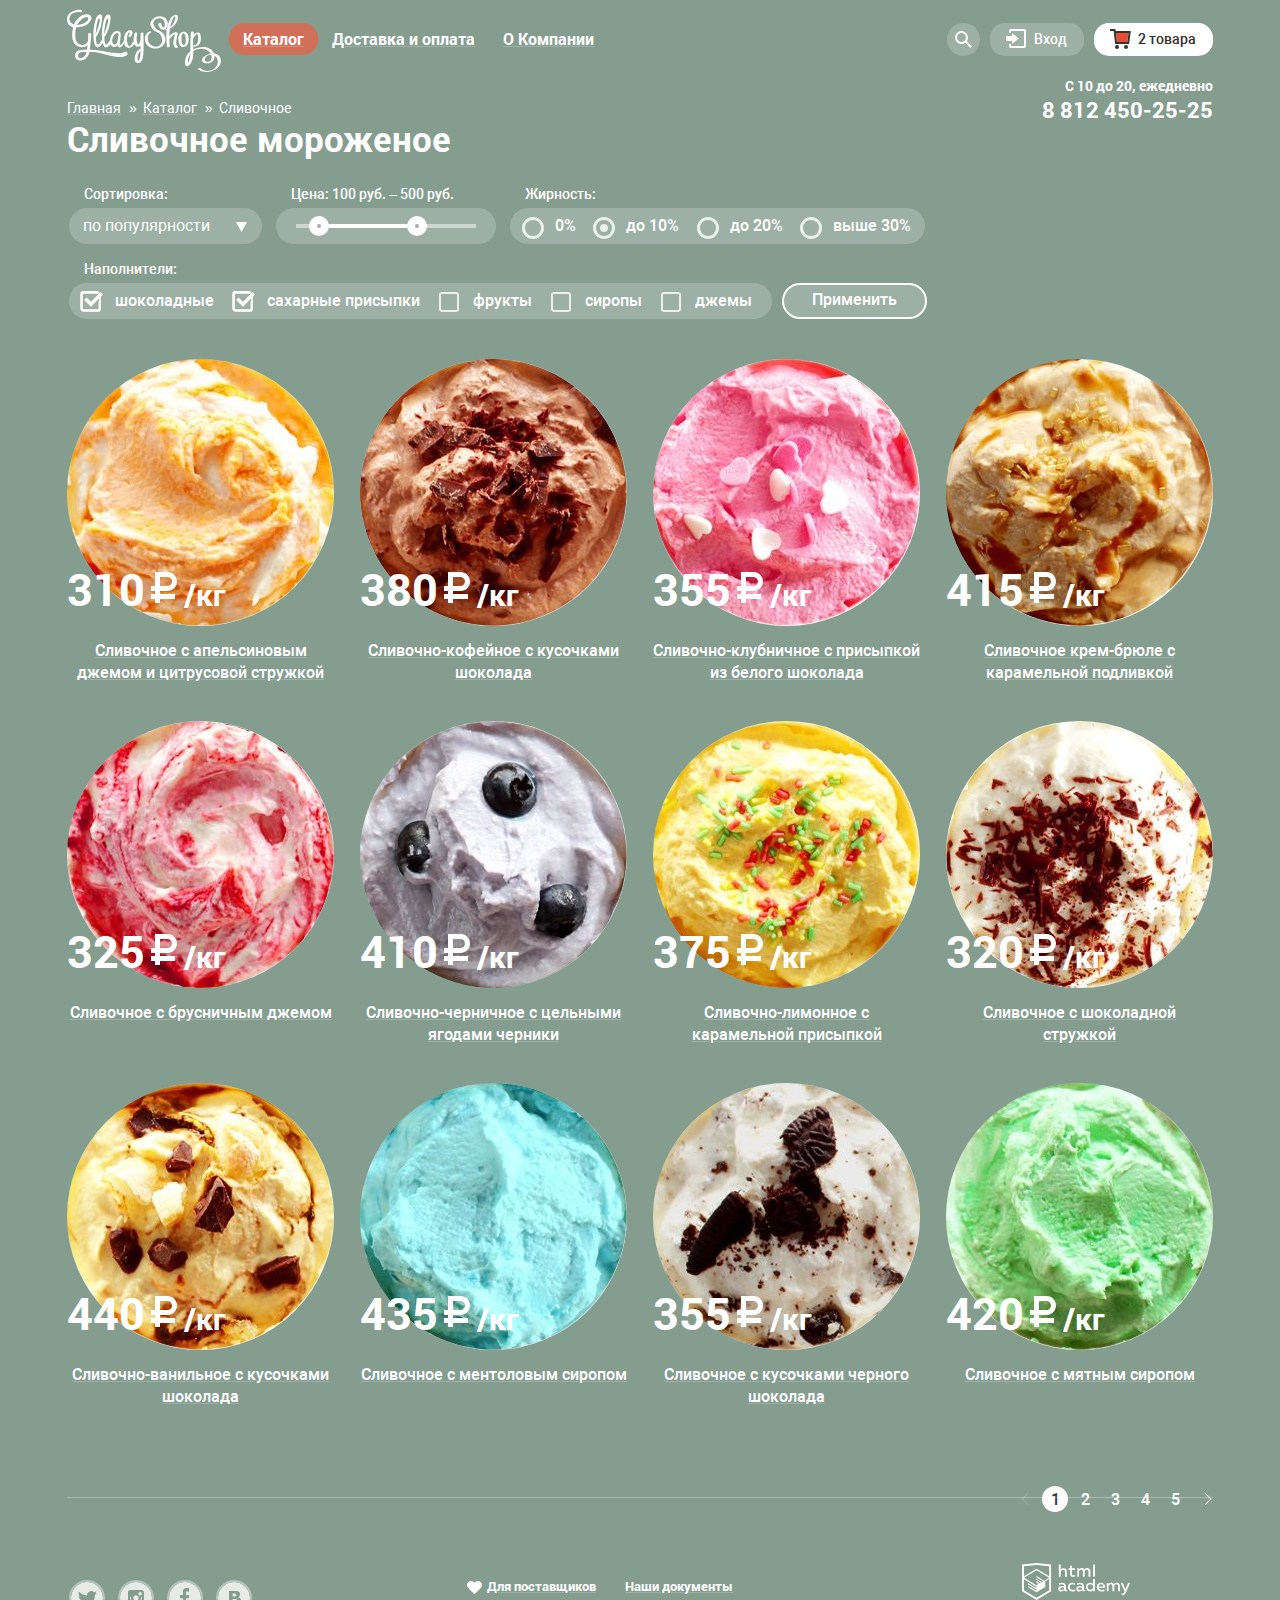
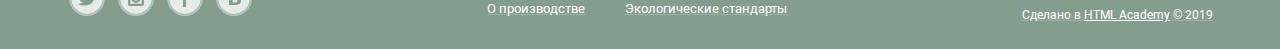
==== catalog.html @ 130db7d4 "правки" ====
<!DOCTYPE html>
<html lang="ru">

<head>
  <meta charset="UTF-8">
  <meta name="viewport" content="width=device-width, initial-scale=1.0">
  <meta http-equiv="X-UA-Compatible" content="ie=edge">
  <link rel="stylesheet" href="css/normalize.css">
  <link rel="stylesheet" href="css/style.css">
  <title>Глейси Каталог продукции</title>
</head>

<body>
  <!-- Header-->
  <header class="main-header container">
    <nav class="main-menu">
      <a href="index.html">
        <img src="img/logo.svg" class="main-header-logo" alt="Логотип Gllacy Shop">
      </a>
      <div class="menu-wrapper">
        <ul class="menu-list">
          <li class="menu-item catalog-menu">
            <a href="#" class="menu-link active-page">Каталог</a>
            <ul class="submenu-list">
              <li class="submenu-item submenu-item-new">
                <a href="#" class="submenu-link new">Новинки</a>
              </li>
              <li class="submenu-item">
                <a href="catalog.html" class="submenu-link active-page">Сливочное</a>
              </li>
              <li class="submenu-item">
                <a href="#" class="submenu-link">Фруктовый лед</a></li>
              <li class="submenu-item">
                <a href="#" class="submenu-link">Мелорин</a>
              </li>
              <li class="submenu-item">
                <a href="#" class="submenu-link">Щербеты</a>
              </li>
            </ul>
          </li>
          <li class="menu-item">
            <a href="#" class="menu-link">Доставка и оплата</a>
          </li>
          <li class="menu-item">
            <a href="#" class="menu-link">О Компании</a>
          </li>
        </ul>
        <ul class="user-menu-list">
          <li class="user-menu-item user-menu-item-search">

            <!-- Search pop-up -->

            <section class="search-modal">
              <form class="search-form">
                <label for="search" class="visually-hidden">Поиск</label>
                <input class="search-field" type="search" name="search" id="search" placeholder="Крем-брюле">
              </form>
            </section>

            <!-- Search pop-up -->

            <a href="#" class="user-menu-link user-menu-link-search">
              <svg xmlns="http://www.w3.org/2000/svg" xmlns:xlink="http://www.w3.org/1999/xlink" width="17" height="17"
                viewBox="0 0 17 17">
                <path class="user-menu-icon" fill="#fff"
                  d="M16.958 15.527L11.75 10.32A6.455 6.455 0 0 0 13 6.5 6.5 6.5 0 1 0 6.5 13a6.465 6.465 0 0 0 3.839-1.263l5.205 5.204 1.414-1.414zM6.5 11C4.019 11 2 8.981 2 6.5S4.019 2 6.5 2 11 4.019 11 6.5 8.981 11 6.5 11z" />
              </svg>
            </a>
          </li>
          <li class="user-menu-item user-menu-item-login">

            <!-- User login pop-up -->
            <section class="login-modal">
              <form action="#" method="post" class="login">
                <label for="user-name" class="visually-hidden">Имя пользователя</label>
                <label for="user-pass" class="visually-hidden"> Пароль пользователя</label>
                <input class="user-login-field" type="email" name="user-name" id="user-name"
                  placeholder="email@example.com" required>
                <input class="user-password-field" type="password" name="user-pass" id="user-pass"
                  placeholder="••••••••" required>
                <button type="submit" class="button button-orange button-login-form">Войти</button>
              </form>
              <ul class="login-list">
                <li class="login-item">
                  <a href="#" class="login-link">Забыли пароль?</a>
                </li>
                <li class="login-item">
                  <a href="#" class="login-link">Новая регистрация</a>
                </li>
              </ul>
            </section>
            <!-- User login pop-up -->

            <a href="#" class="user-menu-link user-menu-link-login">
              <svg class="user-menu-icon" xmlns="http://www.w3.org/2000/svg" xmlns:xlink="http://www.w3.org/1999/xlink"
                width="21" height="19" viewBox="0 0 21 19">
                <g class="user-menu-icon" fill="#fff">
                  <path d="M6 14.875L12.917 9.5 6 4.125v2.917H-.042v4.917H6z" />
                  <path
                    d="M18 0H5C3.9 0 3 .9 3 2v2h2V2h13v15H5v-2H3v2c0 1.1.9 2 2 2h13c1.1 0 2-.9 2-2V2c0-1.1-.9-2-2-2z" />
                </g>
              </svg>
              Вход
            </a>
          </li>
          <li class="user-menu-item user-menu-item-cart">

            <!-- User cart -->
            <section class="cart-modal">
              <table class="user-cart">
                <tr class="user-cart-item">
                  <td class="column-1 cell">
                    <a class="close-modal delete"></a>
                  <td class="column-2 cell">
                    <img class="cart-image" src="img/creamy-with-orange-jam-and-citrus-shavings-small.jpg"
                      alt="Пломбир с апельсиновым джемом">
                  </td>
                  <td class="column-3 cell">
                    Пломбир с апельсиновым джемом
                  </td>
                  <td class="column-4 cell">
                    1,5 кг &times; <span class="cost-in-cart">200 руб.</span>
                  </td>
                  <td class="column-5 cell">300 руб.</td>
                </tr>
                <tr class="user-cart-item">
                  <td class="column-1 cell">
                    <a class="close-modal delete"></a>
                  </td>
                  <td class="column-2 cell">
                    <img class="cart-image" src="img/creamy-strawberry-with-white-chocolate-powder-small.jpg"
                      alt="Клубничный пломбир с присыпкой из белого шоколада">
                  </td>
                  <td class="column-3 cell">
                    Клубничный пломбир с присыпкой из белого шоколада
                  </td>
                  <td class="column-4 cell">
                    1,5 кг &times; <span class="cost-in-cart">300 руб.</span>
                  </td>
                  <td class="column-5 cell">
                    450 руб.
                  </td>
                </tr>
              </table>
              <strong class="total-cost">Итого: 750 руб.</strong>
              <button type="submit" class="button button-orange button-cart">Оформить заказ</button>
            </section>
            <!-- User cart -->

            <a href="#" class="user-menu-link full-cart">
              <svg class="user-menu-icon" xmlns="http://www.w3.org/2000/svg" width="21" height="20" viewBox="0 0 21 20">
                <path fill="#E84D37" d="M5.888 4.031L6.922 13h10.45l1.176-8.969z" />
                <circle fill="#343434" cx="6.984" cy="18" r="2" />
                <circle fill="#343434" cx="15.984" cy="18" r="2" />
                <path fill="#343434"
                  d="M5.657 2.031L5.422 0H0v2h3.64l1.5 13h13.988l1.699-12.969H5.657zM17.372 13H6.922L5.888 4.031h12.66L17.372 13z" />
              </svg>
              2 товара
            </a>
          </li>
        </ul>


      </div>
    </nav>
    <section class="contacts-container">
      <p class="work-time">С 10 до 20, ежедневно</p>
      <p class="header-phone"><a href="tel:88124502525">8 812 450-25-25</a></p>
    </section>

    <!-- Breadcrumbs -->
    <section class="breadcrumbs container">
      <ul class="breadcrumbs-list">
        <li class="breadcrumbs-item">
          <a href="index.html" class="breadcrumbs-link">Главная</a>
        </li>
        <li class="breadcrumbs-item">
          <a href="#" class="breadcrumbs-link">Каталог</a>
        </li>
        <li class="breadcrumbs-item">
          <a href="#" class="breadcrumbs-link">Сливочное</a>
        </li>
      </ul>
    </section>
    <!-- Breadcrumbs -->

  </header>
  <!-- Header-->

  <h1 class="catalog-title container">Сливочное мороженое</h1>

  <!-- Filters -->
  <article class="filters container">
    <form class="filters-form" action="#" method="post">

      <fieldset class="sort-filter">
        <legend class="filters-name">
          Сортировка:
        </legend>
        <div class="filter-wrapper sort-wrapper">
          <select name="popular" id="popular" class="sort-filter-select">
            <option selected value="popular">по популярности</option>
            <option value="low-cost">сначала недорогие</option>
            <option value="high-cost">сначала дорогие</option>
            <option value="fat-content">по жирности</option>
          </select>
          <svg class="select-down" xmlns="http://www.w3.org/2000/svg" width="11" height="10" viewBox="0 0 11 10">
            <path class="select-down-black" fill="#ffffff" d="M5.5 10L0 0h11" /></svg>
        </div>
      </fieldset>

      <fieldset class="cost-filter">
        <legend class="filters-name">
          Цена: 100 руб. – 500 руб.
        </legend>
        <div class="filter-wrapper cost-wrapper">
          <div class="range-controls">
            <div class="scale">
              <div class="bar"></div>
            </div>
            <div class="range-toggle range-toggle-min"></div>
            <div class="range-toggle range-toggle-max"></div>
          </div>
        </div>
      </fieldset>

      <fieldset class="fat-content" id="fat-content">
        <legend class="filters-name">
          Жирность:
        </legend>
        <div class="filter-wrapper fat-wrapper">
          <label for="0%" class="filters-radio">
            <input type="radio" name="fat-content" id="0%" value="0%" class="visually-hidden">
            <span class="radio-indicator"></span>
            0%
          </label>
          <label for="less-10%" class="filters-radio">
            <input type="radio" name="fat-content" id="less-10%" value="less-10%" class="visually-hidden" checked>
            <span class="radio-indicator"></span>
            до 10%
          </label>
          <label for="less-30%" class="filters-radio">
            <input type="radio" name="fat-content" id="less-30%" value="less-30%" class="visually-hidden">
            <span class="radio-indicator"></span>
            до 20%
          </label>
          <label for="more-30%" class="filters-radio">
            <input type="radio" name="fat-content" id="more-30%" value="more-30%" class="visually-hidden">
            <span class="radio-indicator"></span>
            выше 30%
          </label>
        </div>
      </fieldset>

      <fieldset class="fillers">
        <legend class="filters-name">
          Наполнители:
        </legend>
        <div class="filter-wrapper fillers-wrapper">
          <label for="chocolate" class="filters-checkbox">
            <input type="checkbox" name="chocolate" id="chocolate" class="visually-hidden" checked>
            <span class="checkbox-indicator"></span>
            шоколадные
          </label>
          <label for="sugar" class="filters-checkbox">
            <input type="checkbox" name="sugar" id="sugar" class="visually-hidden" checked>
            <span class="checkbox-indicator"></span>
            сахарные присыпки
          </label>
          <label for="fruits" class="filters-checkbox">
            <input type="checkbox" name="fuits" id="fruits" class="visually-hidden">
            <span class="checkbox-indicator"></span>
            фрукты
          </label>
          <label for="syrup" class="filters-checkbox">
            <input type="checkbox" name="syrup" id="syrup" class="visually-hidden">
            <span class="checkbox-indicator"></span>
            сиропы
          </label>
          <label for="jam" class="filters-checkbox">
            <input type="checkbox" name="jam" id="jam" class="visually-hidden">
            <span class="checkbox-indicator"></span>
            джемы
          </label>
        </div>
      </fieldset>

      <button type="submit" class="button button-filters">Применить</button>
    </form>
  </article>
  <!-- Filters -->

  <!-- Catalog items -->
  <section class="catalog container">
    <ul class="catalog-list">
      <li class="catalog-item">
        <a href="#" class="catalog-item-link">
          <div class="catalog-item-wrapper">
            <img src="img/creamy-with-orange-jam-and-citrus-shavings.jpg" class="catalog-item-image"
              alt="Сливочное с апельсиновым джемом и цитрусовой стружкой" width="267" height="267">
            <p class="cost-container">
              <span class="cost">310</span>
              <svg xmlns="http://www.w3.org/2000/svg" width="31" height="36" viewBox="0 0 31 36">
                <path fill="#FFF"
                  d="M11 21h7.451c5.247 0 9.5-4.253 9.5-9.5S23.698 2 18.451 2H6v14H2v5h4v3H2v5h4v4h5v-4h15v-5H11v-3zm0-14h7.451v-.03a4.53 4.53 0 0 1 0 9.06V16H11V7z" />
              </svg>
              <span class="weight">/кг</span>
            </p>
          </div>
          <p class="item-description">
            Сливочное с апельсиновым джемом и цитрусовой стружкой
          </p>
        </a>
        <button class="button button-orange button-catalog" type="button">Быстрый просмотр</button>
      </li>
      <li class="catalog-item">
        <a href="#" class="catalog-item-link">
          <div class="catalog-item-wrapper">
            <img src="img/creamy-coffee-with-pieces-of-chocolate.jpg" alt="Сливочно-кофейное с кусочками шоколада"
              class="catalog-item-image" width="267" height="267">
            <p class="cost-container">
              <span class="cost">380</span>
              <svg xmlns="http://www.w3.org/2000/svg" width="31" height="36" viewBox="0 0 31 36">
                <path fill="#FFF"
                  d="M11 21h7.451c5.247 0 9.5-4.253 9.5-9.5S23.698 2 18.451 2H6v14H2v5h4v3H2v5h4v4h5v-4h15v-5H11v-3zm0-14h7.451v-.03a4.53 4.53 0 0 1 0 9.06V16H11V7z" />
              </svg>
              <span class="weight">/кг</span>
            </p>
          </div>
          <p class="item-description">
            Сливочно-кофейное с кусочками шоколада
          </p>
        </a>
        <button class="button button-orange button-catalog" type="button">Быстрый просмотр</button>
      </li>
      <li class="catalog-item">
        <a href="#" class="catalog-item-link">
          <div class="catalog-item-wrapper">
            <img src="img/creamy-strawberry-with-white-chocolate-powder.jpg" class="catalog-item-image"
              alt="Сливочно-клубничное с присыпкой из белого шоколада" width="267" height="267">
            <p class="cost-container">
              <span class="cost">355</span>
              <svg xmlns="http://www.w3.org/2000/svg" width="31" height="36" viewBox="0 0 31 36">
                <path fill="#FFF"
                  d="M11 21h7.451c5.247 0 9.5-4.253 9.5-9.5S23.698 2 18.451 2H6v14H2v5h4v3H2v5h4v4h5v-4h15v-5H11v-3zm0-14h7.451v-.03a4.53 4.53 0 0 1 0 9.06V16H11V7z" />
              </svg>
              <span class="weight">/кг</span>
            </p>
          </div>
          <p class="item-description">
            Сливочно-клубничное с присыпкой из белого шоколада
          </p>
        </a>
        <button class="button button-orange button-catalog" type="button">Быстрый просмотр</button>
      </li>
      <li class="catalog-item">
        <div class="catalog-item-container">
          <a href="#" class="catalog-item-link">
            <div class="catalog-item-wrapper">
              <img src="img/creme-brulee-cream-with-caramel-sauce.jpg"
                alt="Сливочное крем-брюле с карамельной подливкой" class="catalog-item-image" width="267" height="267">
              <p class="cost-container">
                <span class="cost">415</span>
                <svg xmlns="http://www.w3.org/2000/svg" width="31" height="36" viewBox="0 0 31 36">
                  <path fill="#FFF"
                    d="M11 21h7.451c5.247 0 9.5-4.253 9.5-9.5S23.698 2 18.451 2H6v14H2v5h4v3H2v5h4v4h5v-4h15v-5H11v-3zm0-14h7.451v-.03a4.53 4.53 0 0 1 0 9.06V16H11V7z" />
                </svg>
                <span class="weight">/кг</span>
              </p>
            </div>
            <p class="item-description">
              Сливочное крем-брюле с карамельной подливкой
            </p>
          </a>
        </div>
        <button class="button button-orange button-catalog" type="button">Быстрый просмотр</button>
      </li>
      <li class="catalog-item">
        <a href="#" class="catalog-item-link">
          <div class="catalog-item-wrapper">
            <img src="img/creamy-with-lingonberry-jam.jpg" alt="Сливочное с брусничным джемом"
              class="catalog-item-image" width="267" height="267">
            <p class="cost-container">
              <span class="cost">325</span>
              <svg xmlns="http://www.w3.org/2000/svg" width="31" height="36" viewBox="0 0 31 36">
                <path fill="#FFF"
                  d="M11 21h7.451c5.247 0 9.5-4.253 9.5-9.5S23.698 2 18.451 2H6v14H2v5h4v3H2v5h4v4h5v-4h15v-5H11v-3zm0-14h7.451v-.03a4.53 4.53 0 0 1 0 9.06V16H11V7z" />
              </svg>
              <span class="weight">/кг</span>
            </p>
          </div>
          <p class="item-description">
            Сливочное с брусничным джемом
          </p>
        </a>
        <button class="button button-orange button-catalog" type="button">Быстрый просмотр</button>
      </li>
      <li class="catalog-item">
        <a href="#" class="catalog-item-link">
          <div class="catalog-item-wrapper">
            <img src="img/creamy-blueberry-with-whole-blueberries.jpg"
              alt="Сливочно-черничное с цельными ягодами черники" class="catalog-item-image" width="267" height="267">
            <p class="cost-container">
              <span class="cost">410</span>
              <svg xmlns="http://www.w3.org/2000/svg" width="31" height="36" viewBox="0 0 31 36">
                <path fill="#FFF"
                  d="M11 21h7.451c5.247 0 9.5-4.253 9.5-9.5S23.698 2 18.451 2H6v14H2v5h4v3H2v5h4v4h5v-4h15v-5H11v-3zm0-14h7.451v-.03a4.53 4.53 0 0 1 0 9.06V16H11V7z" />
              </svg>
              <span class="weight">/кг</span>
            </p>
          </div>
          <p class="item-description">
            Сливочно-черничное с цельными ягодами черники
          </p>
        </a>
        <button class="button button-orange button-catalog" type="button">Быстрый просмотр</button>
      </li>
      <li class="catalog-item">
        <a href="#" class="catalog-item-link">
          <div class="catalog-item-wrapper">
            <img src="img/creamy-lemon-with-caramel-powder.jpg" alt="Сливочно-лимонное с карамельной присыпкой"
              class="catalog-item-image" width="267" height="267">
            <p class="cost-container">
              <span class="cost">375</span>
              <svg xmlns="http://www.w3.org/2000/svg" width="31" height="36" viewBox="0 0 31 36">
                <path fill="#FFF"
                  d="M11 21h7.451c5.247 0 9.5-4.253 9.5-9.5S23.698 2 18.451 2H6v14H2v5h4v3H2v5h4v4h5v-4h15v-5H11v-3zm0-14h7.451v-.03a4.53 4.53 0 0 1 0 9.06V16H11V7z" />
              </svg>
              <span class="weight">/кг</span>
            </p>
          </div>
          <p class="item-description">
            Сливочно-лимонное с карамельной присыпкой
          </p>
        </a>
        <button class="button button-orange button-catalog" type="button">Быстрый просмотр</button>
      </li>
      <li class="catalog-item">
        <a href="#" class="catalog-item-link">
          <div class="catalog-item-wrapper">
            <img src="img/creamy-with-chocolate-chips.jpg" alt="Сливочное с шоколадной стружкой"
              class="catalog-item-image" width="267" height="267">
            <p class="cost-container">
              <span class="cost">320</span>
              <svg xmlns="http://www.w3.org/2000/svg" width="31" height="36" viewBox="0 0 31 36">
                <path fill="#FFF"
                  d="M11 21h7.451c5.247 0 9.5-4.253 9.5-9.5S23.698 2 18.451 2H6v14H2v5h4v3H2v5h4v4h5v-4h15v-5H11v-3zm0-14h7.451v-.03a4.53 4.53 0 0 1 0 9.06V16H11V7z" />
              </svg>
              <span class="weight">/кг</span>
            </p>
          </div>
          <p class="item-description">
            Сливочное с шоколадной стружкой
          </p>
        </a>
        <button class="button button-orange button-catalog" type="button">Быстрый просмотр</button>
      </li>
      <li class="catalog-item">
        <a href="#" class="catalog-item-link">
          <div class="catalog-item-wrapper">
            <img src="img/vreamy-vanilla-with-pieces-of-chocolate.jpg" alt="Сливочно-ванильное с кусочками шоколада"
              class="catalog-item-image" width="267" height="267">
            <p class="cost-container">
              <span class="cost">440</span>
              <svg xmlns="http://www.w3.org/2000/svg" width="31" height="36" viewBox="0 0 31 36">
                <path fill="#FFF"
                  d="M11 21h7.451c5.247 0 9.5-4.253 9.5-9.5S23.698 2 18.451 2H6v14H2v5h4v3H2v5h4v4h5v-4h15v-5H11v-3zm0-14h7.451v-.03a4.53 4.53 0 0 1 0 9.06V16H11V7z" />
              </svg>
              <span class="weight">/кг</span>
            </p>
          </div>
          <p class="item-description">
            Сливочно-ванильное с кусочками шоколада
          </p>
        </a>
        <button class="button button-orange button-catalog" type="button">Быстрый просмотр</button>
      </li>
      <li class="catalog-item">
        <a href="#" class="catalog-item-link">
          <div class="catalog-item-wrapper">
            <img src="img/creamy-menthol-syrup.jpg" alt="Сливочноe с ментоловым сиропом" class="catalog-item-image"
              width="267" height="267">
            <p class="cost-container">
              <span class="cost">435</span>
              <svg xmlns="http://www.w3.org/2000/svg" width="31" height="36" viewBox="0 0 31 36">
                <path fill="#FFF"
                  d="M11 21h7.451c5.247 0 9.5-4.253 9.5-9.5S23.698 2 18.451 2H6v14H2v5h4v3H2v5h4v4h5v-4h15v-5H11v-3zm0-14h7.451v-.03a4.53 4.53 0 0 1 0 9.06V16H11V7z" />
              </svg>
              <span class="weight">/кг</span>
            </p>
          </div>
          <p class="item-description">
            Сливочноe с ментоловым сиропом
          </p>
        </a>
        <button class="button button-orange button-catalog" type="button">Быстрый просмотр</button>
      </li>
      <li class="catalog-item">
        <a href="#" class="catalog-item-link">
          <div class="catalog-item-wrapper">
            <img src="img/creamy-with-pieces-of-dark-chocolate.jpg" alt="Сливочное с кусочками черного шоколада"
              class="catalog-item-image" width="267" height="267">
            <p class="cost-container">
              <span class="cost">355</span>
              <svg xmlns="http://www.w3.org/2000/svg" width="31" height="36" viewBox="0 0 31 36">
                <path fill="#FFF"
                  d="M11 21h7.451c5.247 0 9.5-4.253 9.5-9.5S23.698 2 18.451 2H6v14H2v5h4v3H2v5h4v4h5v-4h15v-5H11v-3zm0-14h7.451v-.03a4.53 4.53 0 0 1 0 9.06V16H11V7z" />
              </svg>
              <span class="weight">/кг</span>
            </p>
          </div>
          <p class="item-description">
            Сливочное с кусочками черного шоколада
          </p>
        </a>
        <button class="button button-orange button-catalog" type="button">Быстрый просмотр</button>
      </li>
      <li class="catalog-item">
        <a href="#" class="catalog-item-link">
          <div class="catalog-item-wrapper">
            <img src="img/creamy-mint-syrup.jpg" alt="Сливочное с мятным сиропом" class="catalog-item-image" width="267"
              height="267">
            <p class="cost-container">
              <span class="cost">420</span>
              <svg xmlns="http://www.w3.org/2000/svg" width="31" height="36" viewBox="0 0 31 36">
                <path fill="#FFF"
                  d="M11 21h7.451c5.247 0 9.5-4.253 9.5-9.5S23.698 2 18.451 2H6v14H2v5h4v3H2v5h4v4h5v-4h15v-5H11v-3zm0-14h7.451v-.03a4.53 4.53 0 0 1 0 9.06V16H11V7z" />
              </svg>
              <span class="weight">/кг</span>
            </p>
          </div>
          <p class="item-description">
            Сливочное с мятным сиропом
          </p>
        </a>
        <button class="button button-orange button-catalog" type="button">Быстрый просмотр</button>
      </li>
    </ul>
  </section>
  <!-- Catalog items -->

  <!-- Page paginator -->
  <div class="page-paginator container">
    <ul class="page-paginator-list">
      <li class="page-paginator-item">
        <a href="#" class="page-paginator-link">
          <svg class="page-paginator-icon" xmlns="http://www.w3.org/2000/svg" width="8" height="12" viewBox="0 0 8 12">
            <path class="page-paginator-icon" fill="#fff"
              d="M7.237 5.642L1.73.132c-.2-.197-.52-.197-.717 0s-.198.52 0 .717L6.163 6l-5.15 5.15c-.2.198-.2.52 0 .717.098.1.228.148.357.148.13 0 .26-.05.358-.148l5.51-5.51c.198-.197.198-.517 0-.715z" />
          </svg>
        </a>
      </li>
      <li class="page-paginator-item">
        <a href="#" class="page-paginator-link active-page-paginator-link">1</a>
      </li>
      <li class="page-paginator-item">
        <a href="#" class="page-paginator-link">2</a>
      </li>
      <li class="page-paginator-item">
        <a href="#" class="page-paginator-link">3</a>
      </li>
      <li class="page-paginator-item">
        <a href="#" class="page-paginator-link">4</a>
      </li>
      <li class="page-paginator-item">
        <a href="#" class="page-paginator-link">5</a>
      </li>
      <li class="page-paginator-item">
        <a href="#" class="page-paginator-link">
          <svg class="page-paginator-icon" xmlns="http://www.w3.org/2000/svg" width="8" height="12" viewBox="0 0 8 12">
            <path class="page-paginator-icon" fill="#fff"
              d="M7.237 5.642L1.73.132c-.2-.197-.52-.197-.717 0s-.198.52 0 .717L6.163 6l-5.15 5.15c-.2.198-.2.52 0 .717.098.1.228.148.357.148.13 0 .26-.05.358-.148l5.51-5.51c.198-.197.198-.517 0-.715z" />
          </svg>
        </a>
      </li>
    </ul>
  </div>
  <!-- Page paginator -->

  <!-- Footer -->
  <footer class="main-footer container footer-line">
    <section class="social">
      <ul class="social-list">
        <li class="social-list-item">
          <a href="https://twitter.com/" class="social-list-link social-list-link--twitter">
            <svg class="social-link-icon" xmlns="http://www.w3.org/2000/svg" width="32" height="32" viewBox="0 0 32 32">
              <title>Twitter</title>
              <path fill="#FFF"
                d="M16 0C7.164 0 0 7.164 0 16c0 8.837 7.164 16 16 16 8.837 0 16-7.163 16-16 0-8.836-7.163-16-16-16zm7.944 12.809c-.251 6.516-3.463 10.832-10.992 10.702h-.486c-.447 0-4.543-.443-5.344-1.823 2.479.19 4.247-.406 5.12-1.136-1.048-.289-2.923-.461-3.251-2.848.384.104.618.221 1.299.113-1.307-.824-2.758-1.519-2.679-3.643.311.317 1.164.518 1.46.457-.768-.233-2.149-3.244-.974-4.781 1.984 1.79 4.075 3.482 7.804 3.643.227-2.214 1.24-3.699 3.168-4.325 1.84-.479 3.255.26 3.901 1.138.737-.224 1.453-.466 2.193-.685-.004.833-.569 1.463-.935 1.709.747.165 1.423-.475 1.423-.475-.184.963-1.094 1.725-1.707 1.954z" />
            </svg>
          </a>
        </li>
        <li class="social-list-item">
          <a href="https://www.instagram.com/" class="social-list-link social-list-link--instagram">
            <svg class="social-link-icon" xmlns="http://www.w3.org/2000/svg" width="32" height="32" viewBox="0 0 32 32">
              <g fill="#FFF">
                <title>Instagram</title>
                <path
                  d="M20.916 16a4.938 4.938 0 1 1-9.877 0c0-.394.051-.773.138-1.14h-.897v6.838h11.396V14.86h-.897c.086.367.137.746.137 1.14z" />
                <path
                  d="M15.978 18.659c1.466 0 2.659-1.193 2.659-2.659s-1.193-2.659-2.659-2.659c-1.466 0-2.659 1.193-2.659 2.659s1.192 2.659 2.659 2.659zM18.637 10.302h3.039v3.039h-3.039z" />
                <path
                  d="M16 0C7.164 0 0 7.164 0 16c0 8.837 7.164 16 16 16 8.837 0 16-7.163 16-16 0-8.836-7.163-16-16-16zm7.955 21.698a2.285 2.285 0 0 1-2.279 2.279H10.279A2.285 2.285 0 0 1 8 21.698V10.302a2.286 2.286 0 0 1 2.279-2.279h11.396a2.286 2.286 0 0 1 2.279 2.279v11.396z" />
              </g>
            </svg>
          </a>
        </li>
        <li class="social-list-item">
          <a href="https://www.facebook.com/" class="social-list-link social-list-link--facebook">
            <svg class="social-link-icon" xmlns="http://www.w3.org/2000/svg" width="32" height="32" viewBox="0 0 32 32">
              <title>Facebook</title>
              <path fill="#FFF"
                d="M16 0C7.164 0 0 7.163 0 16s7.164 16 16 16c8.837 0 16-7.164 16-16S24.837 0 16 0zm4.062 9.455h-3.021v3.444h3.021v3.445h-3.021v8.61H14.02v-8.61H11v-3.445h3.021V9.455c0-1.902 1.353-3.445 3.021-3.445h3.021v3.445z" />
            </svg>
          </a>
        </li>
        <li class="social-list-item">
          <a href="https://vk.com/" class="social-list-link social-list-link--vk">
            <svg class="social-link-icon" xmlns="http://www.w3.org/2000/svg" width="32" height="32" viewBox="0 0 32 32">
              <g fill="#FFF">
                <title>Вконтакте</title>
                <path
                  d="M16.637 14.495c.402-.019.719-.082.951-.188.326-.145.54-.33.641-.559.101-.229.15-.496.15-.797 0-.232-.058-.465-.174-.697-.116-.232-.322-.405-.617-.517-.264-.1-.592-.155-.984-.165a76.242 76.242 0 0 0-1.652-.014h-.339v2.965h.565c.571 0 1.057-.009 1.459-.028zM18.118 17.084c-.282-.081-.672-.125-1.166-.132a127.97 127.97 0 0 0-1.55-.009h-.79v3.493h.264c1.014 0 1.74-.003 2.18-.009a3.2 3.2 0 0 0 1.212-.245c.377-.157.633-.364.774-.625s.214-.562.214-.9c0-.446-.088-.788-.261-1.03-.17-.241-.464-.423-.877-.543z" />
                <path
                  d="M16 0C7.164 0 0 7.164 0 16c0 8.837 7.164 16 16 16 8.837 0 16-7.163 16-16 0-8.836-7.163-16-16-16zm6.602 20.531a3.73 3.73 0 0 1-1.124 1.327c-.552.415-1.161.71-1.823.886s-1.501.264-2.519.264h-6.121V8.987h5.443c1.13 0 1.957.038 2.48.113a5.126 5.126 0 0 1 1.561.5c.533.27.929.632 1.189 1.087.26.455.392.975.392 1.558 0 .678-.179 1.278-.536 1.795-.358.518-.863.92-1.517 1.208v.075c.917.182 1.642.559 2.179 1.13.537.571.807 1.325.807 2.261 0 .678-.138 1.283-.411 1.817z" />
              </g>
            </svg>
          </a>
        </li>
      </ul>
    </section>
    <section class="footer-menu">
      <ul class="footer-menu-list">
        <li class="footer-menu-item">
          <svg xmlns="http://www.w3.org/2000/svg" width="15" height="13" viewBox="0 0 15 13">
            <path fill="#FFF"
              d="M10.799 0c-1.35 0-2.551.65-3.3 1.661A4.097 4.097 0 0 0 4.199 0C1.875 0 0 1.806 0 4.044 0 7.223 7.499 13 7.499 13s7.499-5.777 7.499-8.956C14.998 1.806 13.123 0 10.799 0z" />
          </svg>
          <a href="#" class="footer-menu-link">
            Для поставщиков
          </a>
        </li>
        <li class="footer-menu-item">
          <a href="#" class="footer-menu-link">
            О производстве
          </a>
        </li>
      </ul>
      <ul class="footer-menu-list">
        <li class="footer-menu-item">
          <a href="#" class="footer-menu-link">
            Наши документы
          </a>
        </li>
        <li class="footer-menu-item">
          <a href="#" class="footer-menu-link">
            Экологические стандарты
          </a>
        </li>
      </ul>
    </section>
    <section class="copyright">
      <svg id="Layer_1" data-name="Layer 1" xmlns="http://www.w3.org/2000/svg" viewBox="0 0 108.08 36.85" width="108"
        height="39">
        <title>HTML Academy</title>
        <path
          d="M44.61,26.88a2,2,0,0,0,.55-0.1v1.33a3.25,3.25,0,0,1-1.18.21,1.67,1.67,0,0,1-1.67-1,4.84,4.84,0,0,1-3.14,1.08c-1.51,0-2.91-.83-2.91-2.55,0-2.13,2-2.79,3.71-2.79a11.08,11.08,0,0,1,2.17.25v-0.3c0-1-.76-1.77-2.19-1.77a7.42,7.42,0,0,0-3,.64v-1.7a10.21,10.21,0,0,1,3.19-.55c2.36,0,3.81,1.12,3.81,3.65v3a0.54,0.54,0,0,0,.49.59h0.17Zm-6.44-1.13A1.35,1.35,0,0,0,39.63,27h0.11a3.39,3.39,0,0,0,2.41-1V24.58a9.72,9.72,0,0,0-1.81-.21c-1,0-2.16.33-2.16,1.38h0Zm12.36-6.11a5,5,0,0,1,2.57.64V22a4.08,4.08,0,0,0-2.3-.7,2.75,2.75,0,1,0,0,5.49,5,5,0,0,0,2.43-.64v1.71a6.27,6.27,0,0,1-2.76.57A4.21,4.21,0,0,1,46,24.51q0-.21,0-0.41a4.32,4.32,0,0,1,4.18-4.46h0.38Zm12.17,7.24a2,2,0,0,0,.55-0.1v1.33a3.25,3.25,0,0,1-1.18.21,1.67,1.67,0,0,1-1.67-1,4.84,4.84,0,0,1-3.14,1.08c-1.51,0-2.91-.83-2.91-2.55,0-2.13,2-2.79,3.71-2.79a11.08,11.08,0,0,1,2.17.25v-0.3c0-1-.76-1.77-2.19-1.77a7.42,7.42,0,0,0-3,.64v-1.7a10.21,10.21,0,0,1,3.19-.55c2.36,0,3.81,1.12,3.81,3.65v3a0.54,0.54,0,0,0,.49.59h0.17Zm-6.44-1.13A1.35,1.35,0,0,0,57.73,27h0.11a3.39,3.39,0,0,0,2.41-1V24.58a9.72,9.72,0,0,0-1.81-.21c-1.06,0-2.16.33-2.16,1.38h0ZM73,16V28.2H71.35V26.88a3.88,3.88,0,0,1-3.19,1.54,4.4,4.4,0,0,1,0-8.78,3.81,3.81,0,0,1,3,1.3V16H73Zm-4.53,5.22a2.76,2.76,0,1,0,0,5.52A2.86,2.86,0,0,0,71.15,25V23A2.91,2.91,0,0,0,68.49,21.27ZM79,19.64c3.31,0,4.46,2.68,3.92,5.09H76.7c0.21,1.5,1.67,2.11,3.19,2.11a6.11,6.11,0,0,0,2.64-.59v1.6a7.14,7.14,0,0,1-3,.57C77,28.42,74.78,27,74.78,24a4.18,4.18,0,0,1,4-4.39H79Zm0.09,1.54a2.28,2.28,0,0,0-2.44,2.1v0.06H81.3A2,2,0,0,0,79.13,21.18Zm5.73,7V19.87h1.65v1a3.81,3.81,0,0,1,2.78-1.27A2.86,2.86,0,0,1,91.89,21a4.12,4.12,0,0,1,2.91-1.33A3.06,3.06,0,0,1,98,23V28.2h-1.9V23.05a1.59,1.59,0,0,0-1.42-1.75H94.42a2.8,2.8,0,0,0-2.07,1.12V28.2h-1.9V23.05A1.59,1.59,0,0,0,89,21.31H88.8a3,3,0,0,0-2.21,1.29v5.63H84.86Zm21.31-8.33h1.9l-3.91,9.46c-0.9,2.17-2.09,2.86-3.35,2.86a4.76,4.76,0,0,1-1.1-.14V30.46a2.86,2.86,0,0,0,.85.12c0.9,0,1.58-.64,2.07-1.9l0.17-.42-4-8.4h2l2.86,6.29ZM38.73,1.46V6.22a3.81,3.81,0,0,1,2.7-1.14,3.25,3.25,0,0,1,3.44,3.4v5.15H43V8.72a1.81,1.81,0,0,0-1.61-2h-0.3a2.93,2.93,0,0,0-2.32,1.39v5.52h-1.9V1.46h1.9ZM49.94,2.31v3h3V6.91h-3v3.81c0,1.1.5,1.46,1.58,1.46a4.49,4.49,0,0,0,1.69-.33v1.6A6.8,6.8,0,0,1,51,13.8a2.55,2.55,0,0,1-2.86-2.74V6.89H46.58V5.26h1.5V2.74Zm5.4,11.31V5.28H57v1A3.81,3.81,0,0,1,59.77,5a2.86,2.86,0,0,1,2.6,1.33A4.12,4.12,0,0,1,65.28,5,3.06,3.06,0,0,1,68.44,8.4v5.21h-1.9V8.46a1.59,1.59,0,0,0-1.42-1.75H64.89a2.8,2.8,0,0,0-2.07,1.12v5.78h-1.9V8.46A1.59,1.59,0,0,0,59.5,6.71H59.27A3,3,0,0,0,57.06,8v5.63H55.34ZM71.17,1.45H73V13.6H71.17V1.45ZM14.71,0H14.55L0,1.54V28.21l14.55,8.66,14.55-8.66V1.54Zm12.5,27.1L14.55,34.64,1.9,27.12V16.18l12.59,7.5V25L5.86,19.9v1.31l8.68,5.21v1.39L5.87,22.65V24l8.68,5.21,8.75-5.24V18.31L27.2,16V27.12Zm0-12.53-3.48,2-1.6,1L14.51,13v1.31L21,18.23H21l-0.14.09-1,.54-5.37-3.2V17l4.24,2.52-1,.67-3.2-1.9v1.31l2.1,1.24L14.5,22.1,2,14.65,14.51,7.11Zm0-1.32L14.49,5.76,1.91,13.25v-10L14.56,1.92,27.21,3.25v10h0Z"
          transform="translate(0 -0.02)" fill="#fff" />
      </svg>
      <a class="copyright-link" href="https://htmlacademy.ru/intensive/htmlcss">
        Сделано в <span class="footer-copyright">HTML Academy</span> © 2019
      </a>
    </section>
  </footer>
  <!-- Footer -->
</body>

</html>
---- css/style.css ----
@font-face {
  font-weight: 400;
  font-family: "Roboto";
  font-style: normal;

  font-display: swap;
  src: url("../fonts/roboto.woff2"),
  url("../fonts/roboto.woff");
}

@font-face {
  font-weight: 500;
  font-family: "Roboto";
  font-style: normal;

  font-display: swap;
  src: url("../fonts/robotomedium.woff2"),
  url("../fonts/robotomedium.woff");
}

@font-face {
  font-weight: 700;
  font-family: "Roboto";
  font-style: normal;

  font-display: swap;
  src: url("../fonts/robotobold.woff2"),
  url("../fonts/robotobold.woff");
}

html,
body {
  font-size: 18px;
  line-height: 1.2;
  font-family: "Roboto", Arial, sans-serif;

  background-color: #849d8f;
}

.container {
  width: 1146px;
  margin-right: auto;
  margin-left: auto;
}

/* Header */
.main-header {
  font-weight: 700;
  color: white;
}

.main-header-logo {
  width: 154px;
  height: 64px;
  margin-right: 8px;
  padding-top: 9px;
}

.main-menu {
  display: flex;
}

.menu-wrapper {
  display: flex;
  flex-grow: 1;
  margin-top: 23px;
  margin-bottom: 10px;
}


.menu-list,
.user-menu-list {
  display: flex;
  justify-content: space-between;
  margin: 0;
  padding: 0;
}

.menu-link,
.user-menu-link {
  display: block;
  padding: 7px 14px;

  border-radius: 15px;
}

.menu-list {
  position: relative;

  font-size: 16px;
  line-height: 18px;
}

.menu-list,
.submenu-list,
.user-menu-list,
.login-list {
  list-style: none;
}

.menu-link:hover,
.menu-link:focus,
.user-menu-link:hover,
.user-menu-link:focus {
  color: #323232;

  background-color: white;
}

.menu-link {
  color: white;
  text-decoration: underline;

  text-decoration-color: rgba(255, 255, 255, 0.2);
}

.menu-item:hover .menu-link,
.menu-item:focus .menu-link {
  color: #323232;

  background-color: white;
}

.submenu-list {
  position: absolute;
  top: 37px;
  left: -6px;
  z-index: 11;

  display: none;
  padding: 0;

  background-color: rgb(248, 247, 244);
  border-radius: 5px;
  box-shadow: 0 20px 20px 0 rgba(0, 0, 0, 0.4);
}

.catalog-menu:hover .submenu-list,
.catalog-menu:focus .submenu-list {
  display: block;
}

.active-page {
  background-color: #d07058;
}

.submenu-item {
  width: 143px;
}

.submenu-link {
  display: block;
  padding-top: 9px;
  padding-bottom: 8px;
  padding-left: 21px;

  font-weight: 400;
  font-size: 14px;
  line-height: 15px;
  color: #323232;
  text-decoration: none;
}

.submenu-list .new {
  padding-bottom: 14px;

  font-weight: 700;
}

.submenu-item-new::after {
  content: "";
  position: absolute;
  top: 38px;
  left: 6px;

  width: 128px;
  height: 1px;

  background-color: black;
  opacity: 0.2;
}

.submenu-list .new:hover {
  border-top-left-radius: 5px;
  border-top-right-radius: 5px;
}

.submenu-item:last-child .submenu-link {
  padding-bottom: 14px;

  border-bottom-right-radius: 5px;
  border-bottom-left-radius: 5px;
}

.submenu-list .submenu-link:hover,
.submenu-list .submenu-link:focus {
  background-color: #fbded7;
}

.submenu-list .submenu-link:active {
  background-color: #f6b5a5;
}

.user-menu-list {
  margin-left: auto;

  font-weight: 500;
  font-size: 14px;
  line-height: 16px;
}

.user-menu-item {
  position: relative;
}

.user-menu-item:not(:last-child) {
  padding-right: 10px;
}

.user-menu-link {
  color: white;
  text-decoration: none;

  background-color: rgba(255, 255, 255, 0.2);
}

.user-menu-link {
  padding-top: 8px;
  padding-right: 17px;
  padding-bottom: 9px;
  padding-left: 44px;
}

.user-menu-link-search {
  width: 17px;
  height: 17px;
  padding: 8px;

  border-radius: 50%;
}

.user-menu-icon {
  position: absolute;
  top: 6px;
  left: 16px;
}

.user-menu-link:hover .user-menu-icon,
.user-menu-link:focus .user-menu-icon {
  fill: black;
}

.user-menu-item:hover .user-menu-link,
.user-menu-item:focus .user-menu-link {
  color: #323232;

  background-color: white;
}

.user-menu-item:hover .user-menu-icon,
.user-menu-item:focus .user-menu-icon {
  fill: black;
}

.contacts-container {
  display: flex;
  flex-direction: column;
  justify-content: flex-end;
}

.work-time {
  margin: 0;
  margin-bottom: 4px;

  font-size: 14px;
  line-height: 16px;
  text-align: right;
}

.header-phone {
  margin: 0;

  font-size: 22px;
  line-height: 24px;
  text-align: right;
}

.header-phone a {
  color: white;
  text-decoration: none;
}

/* Modal */

.search-modal {
  position: absolute;
  top: 36px;
  right: 10px;
  z-index: 12;

  display: none;
  width: 311px;
  min-height: 46px;
  padding-top: 20px;
  padding-right: 15px;
  padding-bottom: 20px;
  padding-left: 15px;

  background-color: #f8f7f4;
  border-radius: 5px;
  box-shadow: 0 20px 20px 0 rgba(0, 0, 0, 0.4);
}

.search-field {
  width: 100%;
  height: 44px;
  padding-top: 14px;
  padding-bottom: 15px;
  padding-left: 14px;

  font-weight: 700;
  font-size: 16px;
  line-height: 24px;
  color: #323232;

  border: 1px solid #d3d3d2;
  border-radius: 5px;
}

.search-field:hover {
  border: 2px solid rgba(178, 178, 178, 0.52);
}

.search-field::placeholder {
  font-weight: 400;
  font-size: 14px;
  line-height: 24px;
  text-align: left;
  color: #999999;
}

.user-menu-item-search:hover .search-modal,
.user-menu-item-search:focus .search-modal {
  display: block;
}

.login-modal {
  position: absolute;
  top: 36px;
  right: 8px;
  z-index: 12;

  display: none;
  width: 242px;
  min-height: 194px;
  padding-top: 21px;
  padding-right: 17px;
  padding-left: 19px;

  background-color: #f8f7f4;
  border-radius: 5px;
  box-shadow: 0 20px 20px 0 rgba(0, 0, 0, 0.4);
}

.user-login-field,
.user-password-field {
  width: 224px;
  height: 13px;
  margin-bottom: 21px;
  padding-top: 13px;
  padding-bottom: 15px;
  padding-left: 14px;

  font-weight: 700;
  font-size: 16px;
  line-height: 24px;
  color: #323232;

  border: 1px solid #d3d3d2;
  border-radius: 5px;
}

.user-login-field::placeholder,
.user-password-field::placeholder {
  font-weight: 400;
  font-size: 14px;
  line-height: 24px;
  text-align: left;
  color: #999999;
}

.user-login-field:hover,
.user-password-field:hover,
.user-login-field:focus,
.user-password-field:focus {
  border: 2px solid rgba(178, 178, 178, 0.52);
}

.login-list {
  position: absolute;
  right: 20px;
  bottom: 18px;

  padding: 0;

  font-weight: 400;
  font-size: 13px;
  line-height: 24px;
}

.login-link {
  display: block;

  color: #323232;
}

.login-link:hover,
.login-link:focus,
.login-link:active {
  color: #ffbc9e;
}

.user-menu-item-login:hover .login-modal,
.user-menu-item-login:focus .login-modal {
  display: block;
}

.full-cart {
  color: #323232;

  background-color: white;
}

.cart-modal {
  position: absolute;
  top: 36px;
  right: 0;
  z-index: 2;

  display: none;
  box-sizing: border-box;
  width: 540px;
  min-height: 242px;
  padding-top: 24px;
  padding-right: 16px;
  padding-bottom: 20px;
  padding-left: 15px;

  background-color: #f8f7f4;
  border-radius: 5px;
  box-shadow: 0 20px 20px 0 rgba(0, 0, 0, 0.4);
}

.user-cart {
  position: relative;

  margin-bottom: 13px;

  border-collapse: collapse;

  border-bottom: 1px solid #cacac7;
}


.user-cart-item {
  min-height: 53px;
}

.cell {
  padding-top: 5px;

  font-weight: 400;
  font-size: 13px;
  line-height: 16px;
  vertical-align: top;
  text-align: left;
  color: #323232;
}

.column-1 {
  position: relative;

  width: 22px;
}

.column-2 {
  padding: 0;
  padding-bottom: 16px;
  padding-left: 3px;
}

.column-3 {
  padding-left: 10px;

  text-align: left;
}

.column-4 {
  width: 112px;

  text-align: center;
}

.column-5 {
  width: 82px;

  text-align: center;
}

.cost-in-cart {
  font-weight: 400;
  font-size: 13px;
  line-height: 16px;
  color: #999999;
}

.cart-image {
  border-radius: 50%;
}

.delete {
  content: url("../img/cross-small.svg");
}

.total-cost {
  display: block;
  margin-right: -3px;
  margin-bottom: 15px;

  font-weight: 700;
  font-size: 15px;
  line-height: 18px;
  text-align: right;
  color: #323232;
}

.user-menu-item-cart:hover .cart-modal,
.user-menu-item-cart:focus .cart-modal {
  display: block;
}

/* Modal */

/* Breadcrumbs */

.breadcrumbs {
  position: relative;
  top: -22px;
}

.breadcrumbs-list {
  display: flex;
  justify-content: flex-start;
  margin: 0;
  padding: 0;

  list-style: none;
}

.breadcrumbs-item {
  font-weight: 400;
  font-size: 14px;
  line-height: 16px;
}

.breadcrumbs-item:not(:last-child)::after {
  content: "»";

  padding-right: 6px;
  padding-left: 5px;
}

.breadcrumbs-link {
  color: white;
  text-decoration: underline;

  text-decoration-color: rgba(255, 255, 255, 0.2);
}

.breadcrumbs-link:hover,
.breadcrumbs-link:focus,
.breadcrumbs-link:active {
  color: #ffbc9e;

  text-decoration-color: #ffbc9e;
}

.breadcrumbs-item:last-child .breadcrumbs-link {
  text-decoration: none;
}

/* Breadcrumbs */


.catalog-title {
  position: relative;
  top: -20px;

  margin-top: 0;
  margin-bottom: 6px;

  font-weight: 700;
  font-size: 35px;
  line-height: 41px;
  text-align: left;
  color: white;
}

/* Header */

/* Filters */
.filters {
  margin-bottom: 34px;

  font-weight: 500;
  font-size: 16px;
  line-height: 18px;
}

.filters-form {
  display: flex;
  flex-wrap: wrap;
  justify-content: space-between;
  align-content: space-between;
  width: 860px;
}

.sort-filter,
.cost-filter,
.fat-content,
.fillers {
  padding: 0;

  border: 0;
}

.filters-name {
  padding-bottom: 5px;
  padding-left: 15px;

  font-size: 14px;
  color: white;
}

.filter-wrapper {
  background-color: rgba(255, 255, 255, 0.2);
  border-radius: 20px;
}

.sort-wrapper {
  position: relative;

  cursor: pointer;
}

.sort-wrapper:hover,
.sort-wrapper:focus {
  color: #323232;

  cursor: pointer;
}

.select-down {
  position: absolute;
  top: 14px;
  right: 15px;
}

.sort-wrapper:hover .select-down-black,
.sort-wrapper:focus .select-down-black {
  fill: #323232;
}

.sort-filter-select {
  width: 193px;
  padding: 9px 34px 9px 14px;

  color: white;

  background: transparent;
  border: 0;
  cursor: pointer;

  -webkit-appearance: none;
     -moz-appearance: none;
          appearance: none;
}

.sort-filter-select:hover,
.sort-filter-select:focus {
  color: #323232;

  background-image: url("../img/select-arrow.svg");
  background-repeat: no-repeat;
  background-position: 168px 16px;
  border-radius: 20px;
  outline: none;
}

.cost-wrapper {
  width: 220px;
  height: 36px;
}

.range-controls {
  position: relative;

  padding-top: 16px;
  padding-right: 20px;
  padding-left: 20px;
}

.range-controls .scale {
  height: 4px;

  background: rgba(255, 255, 255, 0.5);
}

.range-controls .bar {
  width: 118px;
  height: 4px;
  margin-left: 13px;

  background: white;
}

.range-toggle {
  position: absolute;
  top: 8px;

  width: 20px;
  height: 23px;

  background-image: url("../img/filter-button.svg");
  background-repeat: no-repeat;
  background-position: 0 0;
}

.range-toggle-min {
  left: 33px;
}

.range-toggle-max {
  left: 131px;
}

.range-toggle:hover,
.range-toggle:focus {
  -webkit-transform: scale(1.1);
      -ms-transform: scale(1.1);
          transform: scale(1.1);
  cursor: pointer;
}


.fat-content {
  width: 415px;
}

.fat-wrapper {
  display: flex;
  justify-content: space-between;
  padding-top: 9px;
  padding-right: 14px;
  padding-bottom: 9px;
  padding-left: 14px;
}

.filters-radio {
  position: relative;

  padding-left: 31px;

  color: white;

  cursor: pointer;
}

.filters-radio:hover,
.filters-radio:focus {
  color: #323232;
}

.filters-radio input[type="radio"] + .radio-indicator {
  position: absolute;
  top: 0;
  left: -2px;

  width: 16px;
  height: 16px;

  border: 3px solid rgba(255, 255, 255, 0.8);
  border-radius: 50%;
}

.filters-radio input[type="radio"]:checked + .radio-indicator::before {
  content: "";
  position: absolute;
  top: 4px;
  left: 4px;

  width: 8px;
  height: 8px;

  background-color: rgba(255, 255, 255, 0.8);
  border-radius: 50%;
}

.filters-radio input[type="radio"]:hover + .radio-indicator,
.filters-radio input[type="radio"]:checked:hover + .radio-indicator {
  border-color: white;
}

.filters-radio input[type="radio"]:focus + .radio-indicator,
.filters-radio input[type="radio"]:checked:focus + .radio-indicator {
  border-color: white;
  outline: thin dotted;
  outline: 5px auto -webkit-focus-ring-color;
  outline-color: white;
}

.fillers {
  width: 703px;
  margin-top: 16px;
}

.fillers-wrapper {
  display: flex;
  justify-content: space-between;
  padding-top: 9px;
  padding-right: 20px;
  padding-bottom: 9px;
  padding-left: 16px;
}

.filters-checkbox {
  position: relative;

  padding-left: 30px;

  color: white;

  cursor: pointer;
}

.filters-checkbox:hover,
.filters-checkbox:focus {
  color: #323232;
}

.filters-checkbox input[type="checkbox"] + .checkbox-indicator {
  position: absolute;
  top: 0;
  left: -4px;

  width: 16px;
  height: 16px;

  border: 2px solid rgba(255, 255, 255, 0.8);
  border-radius: 3px;
}

.filters-checkbox input[type="checkbox"]:checked + .checkbox-indicator::before {
  content: url("../img/checkbox-on.svg");
  position: absolute;
  top: -3px;
  left: -3px;

  width: 24px;
  height: 20px;
}

.filters-checkbox input[type="checkbox"]:hover + .checkbox-indicator,
.filters-checkbox input[type="checkbox"]:checked:hover + .checkbox-indicator {
  border-color: white;
}

.filters-checkbox input[type="checkbox"]:focus + .checkbox-indicator {
  border-color: white;
  outline: thin dotted;
  outline: 5px auto;
  outline-color: white;
}

.button-filters {
  align-self: flex-end;
}

/* Filters */

/* Promo-blocks */
.promotion-container {
  display: flex;
  justify-content: space-between;
  margin-right: auto;
  margin-bottom: 34px;
  margin-left: auto;
}

.promotion {
  width: 560px;
  min-height: 229px;

  font-weight: 700;
  font-size: 18px;
  line-height: 22px;
  color: white;

  border-radius: 15px;
}

.raspberry-free {
  position: relative;

  background-image: url("../img/raspberry-free.jpg");
  background-repeat: no-repeat;
}

.chocolate-free {
  position: relative;

  background-image: url("../img/chocolate-free.jpg");
  background-repeat: no-repeat;
}

.promo-title {
  margin: 0;
  margin-bottom: 15px;
  padding-top: 15px;
  padding-left: 20px;

  font-size: 35px;
  line-height: 41px;
}

.promo-content {
  width: 510px;
  margin: 0;
  padding-left: 20px;
}

.button-promo-container {
  position: absolute;
  right: 21px;
  bottom: 23px;
}

/* Promo-blocks */

/* Catalog */
.catalog {
  margin-bottom: 5px;

  font-weight: 500;
  font-size: 16px;
  line-height: 22px;
  text-align: center;
}

.catalog-item-wrapper {
  position: relative;
}

.catalog-list {
  display: flex;
  flex-wrap: wrap;
  justify-content: flex-start;
  margin: 0;
  padding: 0;

  list-style: none;
}

.catalog-item {
  position: relative;

  width: 267px;
  margin-bottom: 31px;
  padding-top: 6px;
}

.catalog-item:not(:nth-child(4n)) {
  margin-right: 26px;
}

.catalog-item-link {
  color: white;
  text-decoration: none;
}

.catalog-item-image {
  width: 267px;
  height: 267px;

  border-radius: 50%;
}

.item-description {
  margin: 0;
  padding-top: 8px;

  text-decoration: underline;

  text-decoration-color: rgba(255, 255, 255, 0.2);
}

.cost-container {
  position: absolute;
  bottom: -1px;
}

.hit {
  position: absolute;
}

.cost {
  font-weight: 700;
  font-size: 45px;
  line-height: 45px;
}

.weight {
  font-weight: 700;
  font-size: 30px;
  line-height: 45px;
}

/*
.catalog-item:hover {
  z-index: 2;

  min-height: 405px;

  background-color: rgba(255, 255, 255, 0.2);
  border-radius: 5px;
  box-shadow: 0 20px 20px 0 rgba(0, 0, 0, 0.4);
}
*/

.button-catalog {
  position: absolute;
  left: 30px;
  z-index: 2;

  display: none;
  margin-top: 10px;
  margin-bottom: 22px;
}

.catalog-item:hover .button-catalog {
  display: block;
}


/* Catalog */

/* About (SEO) */
.about {
  min-height: 306px;
  margin: 0;
  margin-right: auto;
  margin-bottom: 40px;
  margin-left: auto;
  padding: 0;

  text-align: left;
  color: #323232;

  background-color: #9d8b84;
  background-image: url("../img/seo-bg.png");
  border-radius: 15px;
}

.content-container {
  position: relative;

  display: flex;
  flex-wrap: wrap;
  justify-content: space-between;
  margin-right: auto;
  padding-right: 33px;
  padding-left: 20px;
}

.about-title {
  margin: 0;
  margin-bottom: 22px;
  padding-top: 27px;
  padding-left: 20px;

  font-weight: 500;
  font-size: 24px;
  line-height: 30px;
}

.about-content {
  width: 470px;
  margin: 0;
  margin-bottom: 22px;
  margin-left: 56px;

  font-weight: 400;
  font-size: 16px;
  line-height: 22px;
  text-align: left;
}

.ice-cream::before {
  content: url("../img/ice-cream.svg");
  position: absolute;
  top: -13px;
  left: 20px;
}

.eco::before {
  content: url("../img/eco.svg");
  position: absolute;
  bottom: 72px;
  left: 20px;
}

.cow::before {
  content: url("../img/cow.svg");
  position: absolute;
  top: -13px;
  left: 585px;
}

.thermometr::before {
  content: url("../img/thermometer.svg");
  position: absolute;
  bottom: 72px;
  left: 585px;
}

/* About (SEO) */


/* News & subscription */

.news-wrapper {
  display: flex;
  justify-content: space-between;
  margin-bottom: 40px;
}

.news {
  width: 560px;
  min-height: 220px;

  text-align: left;
  color: #323232;

  background-color: #f8d2c4;
  background-image: url("../img/strawberry-background.jpg");
  background-repeat: no-repeat;
  border-radius: 15px;
}

.news-title {
  margin: 0;
  padding-top: 26px;
  padding-left: 20px;

  font-weight: 500;
  font-size: 16px;
  line-height: 22px;
}

.news-link-container {
  width: 279px;
  margin-left: 20px;
}

.news-link {
  font-weight: 700;
  font-size: 24px;
  line-height: 30px;
  color: inherit;
}

.subscription-wrapper {
  display: flex;
  justify-content: center;
  align-items: center;
  width: 560px;
  min-height: 220px;

  background-image: url("../img/subscribe-form-border-bg.png");
  border-radius: 15px;
}

.subscription {
  width: 549px;
  min-height: 211px;

  background-color: #f8f7f4;
  border-radius: 15px;
}

.subscription-content {
  width: 506px;
  margin-right: auto;
  margin-bottom: 36px;
  margin-left: auto;
  padding-top: 12px;

  font-weight: 400;
  font-size: 16px;
  line-height: 22px;
  text-align: left;
  color: #5a5a5a;
}

.subscribe-container {
  padding-right: 22px;
  padding-left: 20px;
}

.subscribe-form {
  display: flex;
  justify-content: space-between;
}

.subscribe-email {
  box-sizing: border-box;
  width: 368px;
  padding: 0;
  padding-right: 15px;
  padding-left: 15px;

  font-weight: 700;
  font-size: 16px;
  line-height: 24px;
  text-align: left;
  color: #323232;

  border: 1px solid rgba(178, 178, 178, 0.52);
  border-radius: 5px;
}

.subscribe-email:hover {
  border: 2px solid rgba(178, 178, 178, 0.52);
}

.subscribe-email:active {
  border: 2px solid rgba(46, 136, 228, 0.52);
}

.subscribe-email::placeholder {
  font-weight: 400;
  font-size: 16px;
  line-height: 24px;
  text-align: left;
  color: #999999;
}

/* News & subscription */

/* Maps & adress */


.map {
  position: relative;

  width: 100%;
  height: 430px;

  background-image: url("../img/map.jpg");
}

.map-wrapper {
  width: 100%;
  height: 430px;
}

.adress-wrapper {
  position: relative;
}

.adress-container {
  position: absolute;
  right: 0;
  bottom: 61px;

  width: 302px;
  min-height: 305px;
  margin: 0;

  background-color: white;
  border-radius: 15px;
}

.adress-content {
  margin: 0;
  margin-bottom: 31px;
  padding-top: 26px;
  padding-left: 25px;

  font-weight: 400;
  font-size: 14px;
  line-height: 20px;
  text-align: left;
  color: #323232;
}

.adress-company {
  display: block;
  padding-bottom: 20px;

  font-weight: 700;
  font-size: 18px;
  line-height: 24px;
}

.phone {
  font-weight: 700;
  font-size: 18px;
  line-height: 22px;
  color: #323232;
  text-decoration: none;
}

.feedback-modal-wrapper {
  position: relative;

  width: 100%;
}

.feedback {
  position: fixed;
  top: 340px;
  left: 50%;
  z-index: 4;

  display: none;
  box-sizing: border-box;
  width: 477px;
  height: 442px;
  margin-left: -237px;
  padding-top: 16px;
  padding-left: 24px;

  background-color: #f8f7f4;
  border-radius: 10px;
}

.feedback-title {
  margin: 0;
  margin-bottom: 19px;

  font-weight: 500;
  font-size: 24px;
  line-height: 28px;
  color: #323232;
}

.feedback-modal-field {
  width: 251px;
  height: 13px;
  margin-bottom: 20px;
  padding-top: 14px;
  padding-bottom: 15px;
  padding-left: 13px;

  font-weight: 700;
  font-size: 16px;
  line-height: 24px;
  color: #323232;

  border: 1px solid #d3d3d2;
  border-radius: 5px;
}

.feedback-modal-field-text {
  width: 411px;
  min-height: 130px;
  padding-top: 8px;

  resize: none;
}

.feedback-modal-field::placeholder {
  font-weight: 400;
  font-size: 16px;
  line-height: 24px;
  text-align: left;
  color: #999999;
}

.feedback-modal-field:hover {
  border: 2px solid rgba(178, 178, 178, 0.52);
}

.modal-close {
  content: url("../img/cross-big.svg");
  position: absolute;
  top: 15px;
  right: 16px;

  cursor: pointer;
}

.feedback-overlay {
  position: fixed;
  top: 0;
  left: 0;
  z-index: 3;

  display: none;
  width: 100%;
  height: 100%;

  background-color: rgba(50, 50, 50, 0.3);
}

.feedback-modal-show {
  display: block;

  -webkit-animation: bounce 0.6s;
          animation: bounce 0.6s;
}

.feedback-modal-error {
  -webkit-animation: shake 0.6s;
          animation: shake 0.6s;
}

.feedback-overlay-show {
  display: block;
}

/* Maps & adress */

/* Page paginator */
.page-paginator {
  display: flex;
  justify-content: flex-end;
  margin-top: 47px;
  margin-bottom: 33px;

  font-weight: 500;
  font-size: 16px;
  line-height: 18px;
}

.page-paginator-list {
  position: relative;
  right: -10px;

  display: flex;
  margin: 0;

  list-style: none;
}

.page-paginator-item {
  margin-right: 2px;
  margin-left: 2px;
}

.page-paginator-item:last-child {
  margin-left: 5px;
}

.page-paginator-link {
  display: block;
  box-sizing: border-box;
  width: 26px;
  height: 26px;
  padding-top: 5px;

  text-align: center;
  color: white;
  text-decoration: none;
}

.active-page-paginator-link {
  color: #323232;

  background-color: white;
  border-radius: 50%;
}

.page-paginator-link:hover:not(.active-page-paginator-link),
.page-paginator-link:focus:not(.active-page-paginator-link) {
  color: white;

  background-color: rgba(255, 255, 255, 0.2);
  border-radius: 50%;
}


.page-paginator-link:active {
  color: #323232;

  background-color: white;
}

.page-paginator-item:first-child svg {
  transform: rotate(180deg);
  opacity: 0.2;
}

.page-paginator-link:hover .page-paginator-icon,
.page-paginator-link:focus .page-paginator-icon {
  fill: black;
}

/* Page paginator */

/* Footer */
.footer-line::before {
  content: "";
  position: absolute;
  bottom: -598px;

  width: 1146px;
  height: 1px;

  background-color: rgba(255, 255, 255, 0.3);
}

.main-footer {
  display: flex;
  justify-content: space-between;
  padding-top: 12px;
  padding-bottom: 10px;
}

.social {
  padding-top: 5px;
}

.social-list {
  display: flex;
  padding: 0;
  padding-left: 2px;

  list-style: none;
}

.social-list-item:not(:last-child) {
  padding-right: 13px;
}

.social-link-icon {
  border: 2px solid rgba(255, 255, 255, 0.5);
  border-radius: 50%;
  opacity: 0.8;
}

.social-link-icon:hover,
.social-link-icon:focus {
  border-color: rgba(255, 255, 255, 0.7);
  opacity: 1;
}


.footer-menu {
  display: flex;
  flex-grow: 1;
  justify-content: center;
}

.footer-menu-list {
  position: relative;

  display: flex;
  flex-direction: column;
  flex-wrap: wrap;
  justify-content: center;
  margin: 0;
  padding: 0;

  list-style: none;
  font-weight: 400;
  font-size: 13px;
  line-height: 18px;
}

.footer-menu-list:first-child {
  margin-right: 29px;
}

.footer-menu-item:last-child {
  padding-top: 5px;
}

.footer-menu-item svg {
  position: absolute;
  top: 24px;
  left: -20px;
}

.footer-menu-item:first-child {
  font-weight: 700;
}

.footer-menu-link {
  display: block;

  color: white;

  text-decoration-color: rgba(255, 255, 255, 0.2);
}

.footer-menu-link:hover,
.footer-menu-link:focus,
.footer-menu-link:active {
  color: #ffbc9e;

  text-decoration-color: #ffbc9e;
}

.copyright {
  display: flex;
  flex-direction: column;
  padding-top: 5px;

  font-weight: 400;
  font-size: 12px;
  line-height: 18px;
  text-decoration: none;
}

.copyright-link {
  padding-top: 5px;

  color: white;

  text-decoration-color: rgba(255, 255, 255, 0.2);
}

.copyright-link:hover,
.copyright-link:focus,
.copyright-link:active {
  color: #ffbc9e;

  text-decoration-color: #ffbc9e;
}

.footer-copyright {
  text-decoration: underline;
}

/* Footer */


/* Slider */
.site-wrapper {
  min-width: 940px;

  background-color: #849d8f;
  background-image: url("../img/chocolate-ice-cream-and-lemon-sorbet.png");
  background-repeat: no-repeat;
  background-position: top center;

  transition: background-image 0.5s ease, background-color 0.5s ease;
}

.site-wrapper::before,
.site-wrapper::after {
  content: "";

  visibility: hidden;
}

.site-wrapper::before {
  background-image: url("../img/chocolate-ice-cream-and-lemon-sorbet.png");
}

.site-wrapper::after {
  background-image: url("../img/creamy-strawberry-with-white-chocolate-powder.jpg");
}

.slider-container {
  width: 900px;
  margin-right: auto;
  margin-bottom: 52px;
  margin-left: auto;
  padding: 0 20px;
}

.slider {
  position: relative;

  padding-top: 275px;

  text-align: center;
  color: white;
}

.slider-list {
  margin: 0;
  padding: 0;

  list-style: none;
}

.slide {
  display: none;
}

.slide-title {
  width: 700px;
  margin-top: 0;
  margin-right: auto;
  margin-bottom: 41px;
  margin-left: auto;

  font-weight: 700;
  font-size: 60px;
  line-height: 60px;
}

.slider-controls {
  position: absolute;
  bottom: 12px;
  left: -122px;
  z-index: 1;

  font-size: 0;
}

.slider-controls label {
  display: inline-block;
  width: 17px;
  height: 17px;
  margin-right: 8px;

  vertical-align: top;

  background-color: transparent;
  border: 2px solid white;
  border-radius: 50%;
  cursor: pointer;
}

#product-1:checked ~ .site-wrapper {
  background-color: #849d8f;
  background-image: url("../img/creme-brulee-and-ice-cream-with-raspberry-jam.png");
}

#product-2:checked ~ .site-wrapper {
  background-color: #8996a6;
  background-image: url("../img/chocolate-ice-cream-and-lemon-sorbet.png   ");
}

#product-3:checked ~ .site-wrapper {
  background-color: #9d8b84;
  background-image: url("../img/ice-cream-with-fondant-and-strawberry-sorbet.png");
}


#product-1:checked ~ .site-wrapper #slide1,
#product-2:checked ~ .site-wrapper #slide2,
#product-3:checked ~ .site-wrapper #slide3 {
  display: block;
}

#product-1:checked ~ .site-wrapper label[for="product-1"],
#product-2:checked ~ .site-wrapper label[for="product-2"],
#product-3:checked ~ .site-wrapper label[for="product-3"] {
  background-color: white;
}

/* Slider */

/* Buttons */

.button {
  padding: 11px 22px;

  font-weight: 700;
  font-size: 18px;
  line-height: 24px;
  vertical-align: top;
  text-align: center;
  text-decoration: none;

  border-radius: 22px;
  cursor: pointer;
}

.button-orange {
  color: white;
  text-decoration: none;
  text-shadow: 0 2px 5px rgba(160, 32, 11, 0.76);

  background: linear-gradient(to bottom, #f26843 0%, #e74a35 100%);
  background-color: #f26843;
  border: none;
  border-radius: 50px;
  box-shadow: 0 2px 2px rgba(172, 16, 0, 0.64);
}

.button-orange:hover {
  background: linear-gradient(to bottom, #f58669 0%, #ec6f5e 100%);
  box-shadow: 0 2px 2px rgba(172, 16, 0, 1);
}

.button-orange:active {
  background: linear-gradient(to bottom, #d84732 0%, #e1613e 100%);
  box-shadow: inset 0 2px 2px rgba(172, 16, 0, 1);
}

.button-slider {
  padding: 11px 41px;

  font-weight: 700;
  font-size: 32px;
  line-height: 44px;
}

.button-filters {
  padding-top: 6px;
  padding-right: 28px;
  padding-bottom: 8px;
  padding-left: 28px;

  font-weight: 500;
  font-size: 16px;
  line-height: 18px;
  text-align: center;
  color: white;

  background-color: rgba(255, 255, 255, 0.2);
  border: 2px solid white;
}

.button-filters:hover,
.button-filters:focus {
  color: #323232;

  background-color: white;
  opacity: 1;
}

.button-filters:active {
  background-color: #ededed;
  box-shadow: inset 0 2px 1px 0 #696969;
}

.button-login-form {
  padding-top: 10px;
  padding-right: 25px;
  padding-bottom: 12px;
  padding-left: 25px;
}

.button-cart {
  position: absolute;
  right: 14px;

  padding-top: 8px;
  padding-right: 16px;
  padding-bottom: 11px;
  padding-left: 15px;
}

.button-subscribe-form {
  padding-top: 9px;
  padding-right: 17px;
  padding-bottom: 11px;
  padding-left: 18px;
}

.button-feedback {
  position: absolute;
  bottom: 33px;
  left: 26px;

  padding-top: 7px;
  padding-right: 26px;
  padding-bottom: 13px;
  padding-left: 28px;
}

.button-feedback-form {
  position: absolute;
  right: 25px;

  padding-top: 9px;
  padding-right: 23px;
  padding-bottom: 12px;
  padding-left: 23px;
}

.button.disabled,
.button:disabled {
  background-color: #808080;
  cursor: default;
  opacity: 0.5;
}

/* Buttons */

.visually-hidden:not(:focus):not(:active),
input[type="checkbox"].visually-hidden,
input[type="radio"].visually-hidden {
  position: absolute;

  width: 1px;
  height: 1px;
  margin: -1px;
  padding: 0;
  overflow: hidden;

  white-space: nowrap;

  border: 0;

  clip: rect(0 0 0 0);
  clip-path: inset(100%);
}


/* Animation */

@keyframes bounce {
  0% {
    transform: translateY(-2000px);
  }

  70% {
    transform: translateY(30px);
  }

  90% {
    transform: translateY(-10px);
  }

  100% {
    transform: translateY(0);
  }
}

@-webkit-keyframes bounce {
  0% {
    -webkit-transform: translateY(-2000px);
            transform: translateY(-2000px);
  }

  70% {
    -webkit-transform: translateY(30px);
            transform: translateY(30px);
  }

  90% {
    -webkit-transform: translateY(-10px);
            transform: translateY(-10px);
  }

  100% {
    -webkit-transform: translateY(0);
            transform: translateY(0);
  }
}

@keyframes shake {
  0%,
  100% {
    transform: translateX(0);
  }

  10%,
  30%,
  50%,
  70%,
  90% {
    transform: translateX(-10px);
  }

  20%,
  40%,
  60%,
  80% {
    transform: translateX(10px);
  }
}

@-webkit-keyframes shake {
  0%,
  100% {
    -webkit-transform: translateX(0);
            transform: translateX(0);
  }

  10%,
  30%,
  50%,
  70%,
  90% {
    -webkit-transform: translateX(-10px);
            transform: translateX(-10px);
  }

  20%,
  40%,
  60%,
  80% {
    -webkit-transform: translateX(10px);
            transform: translateX(10px);
  }
}

/* Animation */
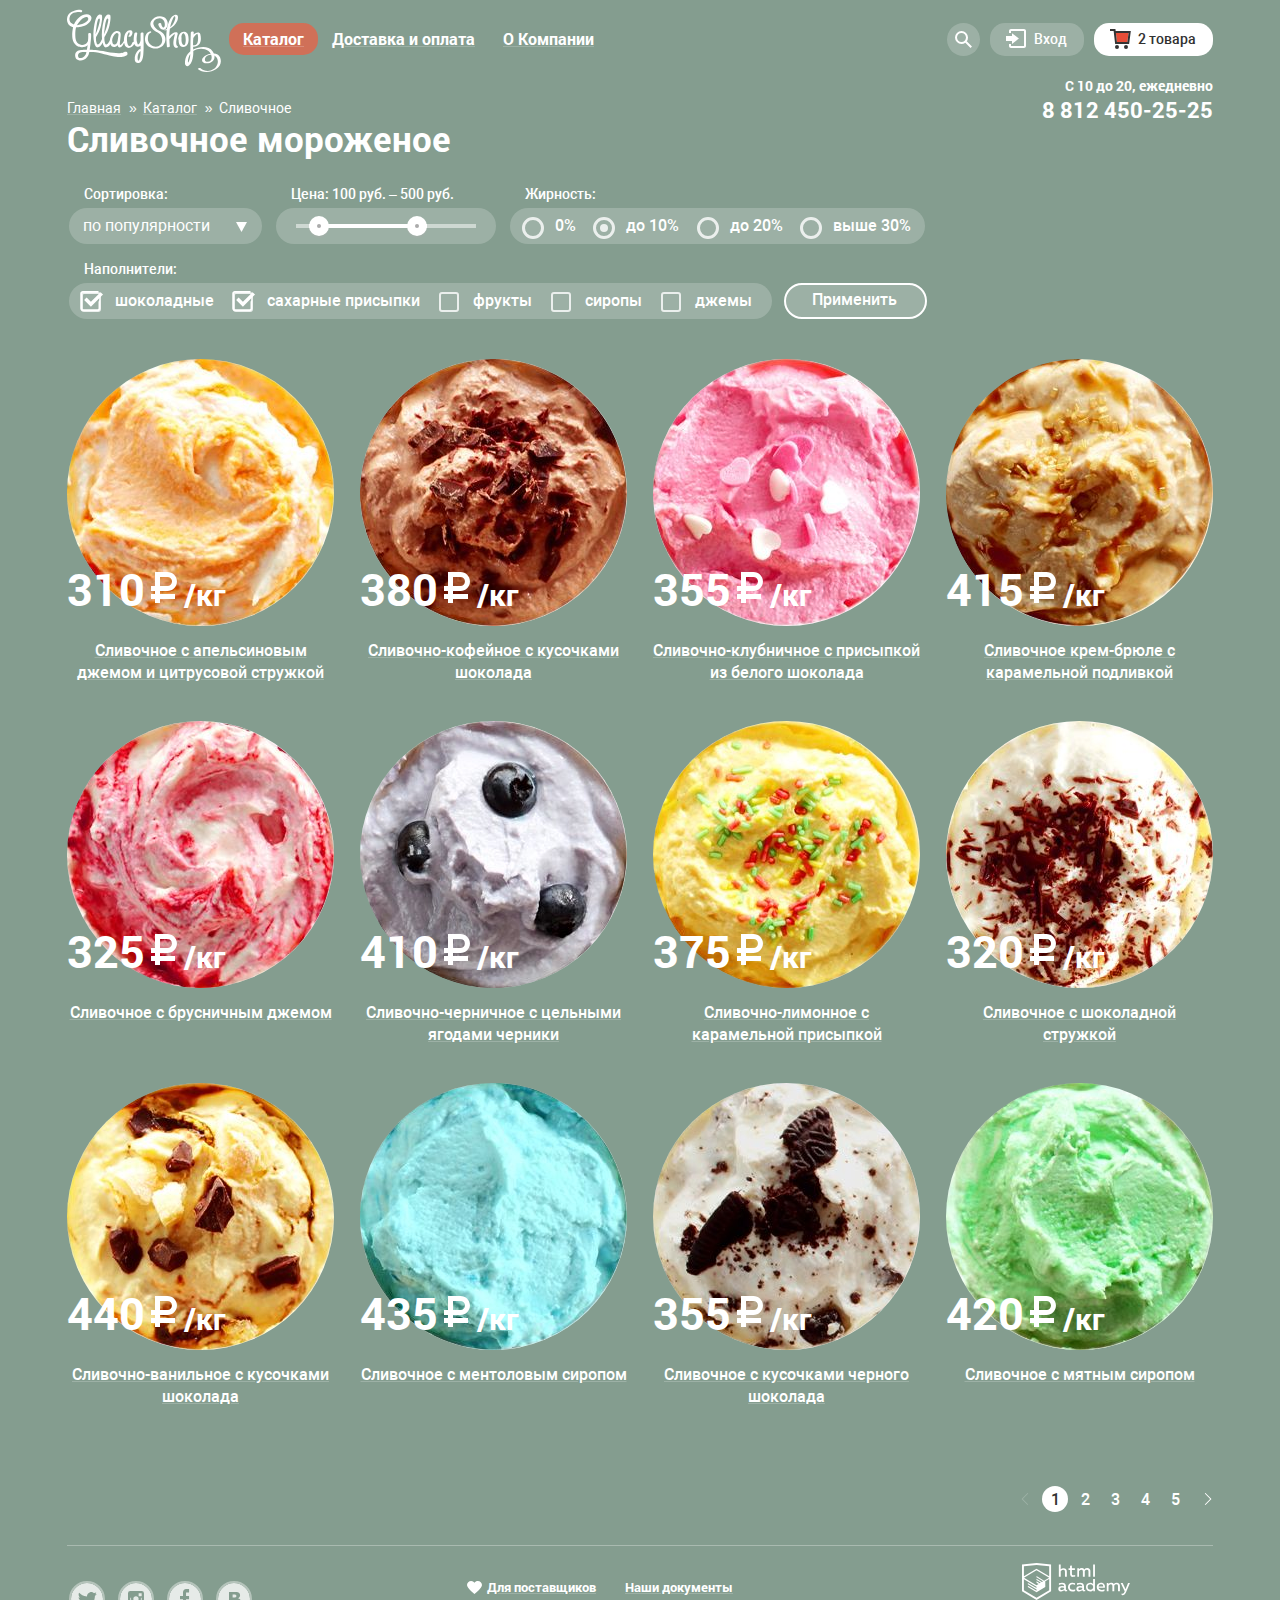
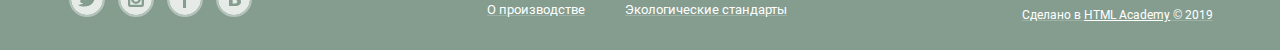
==== commit 0e04fb1b: "правки" ====
--- a/catalog.html
+++ b/catalog.html
@@ -334,6 +334,7 @@
         <button class="button button-orange button-catalog" type="button">Быстрый просмотр</button>
       </li>
       <li class="catalog-item">
+        <div class="catalog-item-container">
         <a href="#" class="catalog-item-link">
           <div class="catalog-item-wrapper">
             <img src="img/creamy-strawberry-with-white-chocolate-powder.jpg" class="catalog-item-image"
@@ -352,9 +353,9 @@
           </p>
         </a>
         <button class="button button-orange button-catalog" type="button">Быстрый просмотр</button>
-      </li>
-      <li class="catalog-item">
-        <div class="catalog-item-container">
+      </div>
+      </li>
+      <li class="catalog-item">
           <a href="#" class="catalog-item-link">
             <div class="catalog-item-wrapper">
               <img src="img/creme-brulee-cream-with-caramel-sauce.jpg"
@@ -372,7 +373,6 @@
               Сливочное крем-брюле с карамельной подливкой
             </p>
           </a>
-        </div>
         <button class="button button-orange button-catalog" type="button">Быстрый просмотр</button>
       </li>
       <li class="catalog-item">
--- a/css/style.css
+++ b/css/style.css
@@ -328,6 +328,10 @@
 }
 
 .search-field:hover {
+  padding-top: 13px;
+  padding-bottom: 14px;
+  padding-left: 13px;
+
   border: 2px solid rgba(178, 178, 178, 0.52);
 }
 
@@ -393,6 +397,10 @@
 .user-password-field:hover,
 .user-login-field:focus,
 .user-password-field:focus {
+  padding-top: 12px;
+  padding-bottom: 14px;
+  padding-left: 13px;
+
   border: 2px solid rgba(178, 178, 178, 0.52);
 }
 
@@ -520,6 +528,8 @@
 
 .delete {
   content: url("../img/cross-small.svg");
+
+  cursor: pointer;
 }
 
 .total-cost {
@@ -980,7 +990,11 @@
 }
 
 .catalog-item:not(:nth-child(4n)) {
-  margin-right: 26px;
+  margin-right: 13px;
+}
+
+.catalog-item:not(:nth-child(4n+1)) {
+  margin-left: 13px;
 }
 
 .catalog-item-link {
@@ -1025,26 +1039,25 @@
   line-height: 45px;
 }
 
-/*
 .catalog-item:hover {
   z-index: 2;
 
-  min-height: 405px;
+  margin: 0;
+  margin-left: 0;
+  padding-right: 13px;
+  padding-left: 13px;
 
   background-color: rgba(255, 255, 255, 0.2);
   border-radius: 5px;
   box-shadow: 0 20px 20px 0 rgba(0, 0, 0, 0.4);
 }
-*/
-
-.button-catalog {
-  position: absolute;
-  left: 30px;
-  z-index: 2;
-
-  display: none;
-  margin-top: 10px;
-  margin-bottom: 22px;
+
+.catalog-item:nth-child(4n):hover {
+  margin-right: -13px;
+}
+
+.catalog-item:nth-child(4n+1):hover {
+  margin-left: -13px;
 }
 
 .catalog-item:hover .button-catalog {
@@ -1240,6 +1253,9 @@
 }
 
 .subscribe-email:hover {
+  padding-right: 14px;
+  padding-left: 14px;
+
   border: 2px solid rgba(178, 178, 178, 0.52);
 }
 
@@ -1283,19 +1299,23 @@
   right: 0;
   bottom: 61px;
 
+  box-sizing: border-box;
   width: 302px;
   min-height: 305px;
   margin: 0;
+  padding-top: 26px;
+  padding-right: 25px;
+  padding-bottom: 30px;
+  padding-left: 25px;
 
   background-color: white;
   border-radius: 15px;
 }
 
-.adress-content {
+.adress-content,
+.adress-content-phone-order,
+.adress-content-work-time {
   margin: 0;
-  margin-bottom: 31px;
-  padding-top: 26px;
-  padding-left: 25px;
 
   font-weight: 400;
   font-size: 14px;
@@ -1306,14 +1326,21 @@
 
 .adress-company {
   display: block;
-  padding-bottom: 20px;
+  margin-bottom: 19px;
 
   font-weight: 700;
   font-size: 18px;
   line-height: 24px;
 }
 
+.adress-content-phone-order {
+  margin-bottom: 5px;
+}
+
 .phone {
+  display: block;
+  margin-bottom: 3px;
+
   font-weight: 700;
   font-size: 18px;
   line-height: 22px;
@@ -1389,7 +1416,15 @@
 }
 
 .feedback-modal-field:hover {
+  padding-top: 13px;
+  padding-bottom: 14px;
+  padding-left: 12px;
+
   border: 2px solid rgba(178, 178, 178, 0.52);
+}
+
+.feedback-modal-field-text:hover {
+  padding-top: 7px;
 }
 
 .modal-close {
@@ -1510,26 +1545,20 @@
 /* Page paginator */
 
 /* Footer */
-.footer-line::before {
-  content: "";
-  position: absolute;
-  bottom: -598px;
-
-  width: 1146px;
-  height: 1px;
-
-  background-color: rgba(255, 255, 255, 0.3);
+
+.footer-line {
+  border-top: 1px solid rgba(255, 255, 255, 0.3);
 }
 
 .main-footer {
   display: flex;
   justify-content: space-between;
-  padding-top: 12px;
+  padding-top: 11px;
   padding-bottom: 10px;
 }
 
 .social {
-  padding-top: 5px;
+  padding-top: 6px;
 }
 
 .social-list {
@@ -1677,7 +1706,7 @@
 .slider-container {
   width: 900px;
   margin-right: auto;
-  margin-bottom: 52px;
+  margin-bottom: 50px;
   margin-left: auto;
   padding: 0 20px;
 }
@@ -1744,7 +1773,7 @@
 
 #product-2:checked ~ .site-wrapper {
   background-color: #8996a6;
-  background-image: url("../img/chocolate-ice-cream-and-lemon-sorbet.png   ");
+  background-image: url("../img/chocolate-ice-cream-and-lemon-sorbet.png");
 }
 
 #product-3:checked ~ .site-wrapper {
@@ -1817,7 +1846,7 @@
   padding-top: 6px;
   padding-right: 28px;
   padding-bottom: 8px;
-  padding-left: 28px;
+  padding-left: 26px;
 
   font-weight: 500;
   font-size: 16px;
@@ -1863,6 +1892,19 @@
   padding-top: 9px;
   padding-right: 17px;
   padding-bottom: 11px;
+  padding-left: 18px;
+}
+
+.button-catalog {
+  position: absolute;
+  bottom: -21px;
+  left: 45px;
+  z-index: 2;
+
+  display: none;
+  padding-top: 8px;
+  padding-right: 17px;
+  padding-bottom: 12px;
   padding-left: 18px;
 }
 
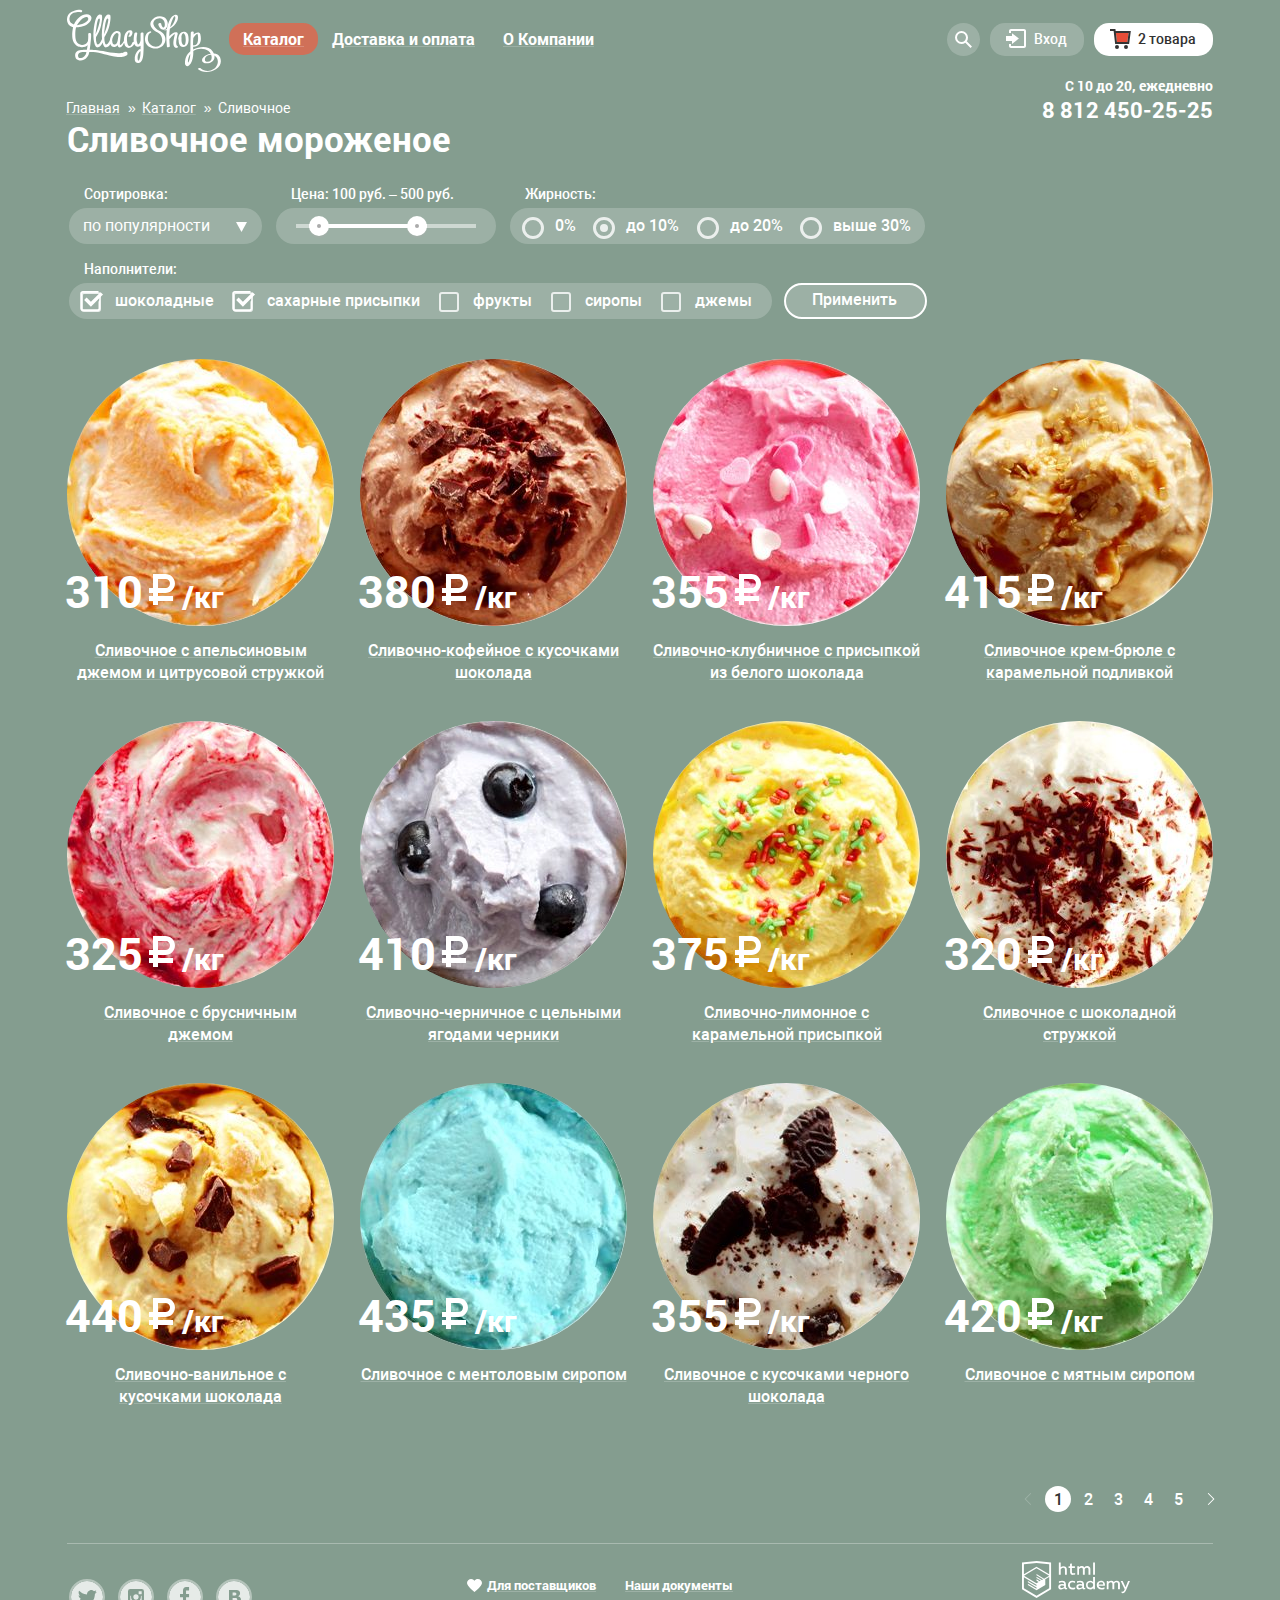
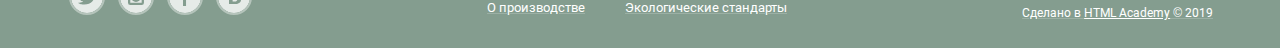
==== commit 8fe187ee: "правки + минификация" ====
--- a/catalog.html
+++ b/catalog.html
@@ -5,8 +5,8 @@
   <meta charset="UTF-8">
   <meta name="viewport" content="width=device-width, initial-scale=1.0">
   <meta http-equiv="X-UA-Compatible" content="ie=edge">
-  <link rel="stylesheet" href="css/normalize.css">
-  <link rel="stylesheet" href="css/style.css">
+  <link rel="stylesheet" href="css/normalize-min.css">
+  <link rel="stylesheet" href="css/style-min.css">
   <title>Глейси Каталог продукции</title>
 </head>
 
@@ -390,7 +390,7 @@
             </p>
           </div>
           <p class="item-description">
-            Сливочное с брусничным джемом
+            Сливочное с&nbsp;брусничным <br> джемом
           </p>
         </a>
         <button class="button button-orange button-catalog" type="button">Быстрый просмотр</button>
@@ -470,7 +470,7 @@
             </p>
           </div>
           <p class="item-description">
-            Сливочно-ванильное с кусочками шоколада
+            Сливочно-ванильное с кусочками&nbsp;шоколада
           </p>
         </a>
         <button class="button button-orange button-catalog" type="button">Быстрый просмотр</button>
--- a/css/style-min.css
+++ b/css/style-min.css
@@ -0,0 +1 @@
+@keyframes bounce{0%{transform:translateY(-2000px)}70%{transform:translateY(30px)}90%{transform:translateY(-10px)}to{transform:translateY(0)}}@-webkit-keyframes bounce{0%{-webkit-transform:translateY(-2000px);transform:translateY(-2000px)}70%{-webkit-transform:translateY(30px);transform:translateY(30px)}90%{-webkit-transform:translateY(-10px);transform:translateY(-10px)}to{-webkit-transform:translateY(0);transform:translateY(0)}}@keyframes shake{0%,to{transform:translateX(0)}10%,30%,50%,70%,90%{transform:translateX(-10px)}20%,40%,60%,80%{transform:translateX(10px)}}@-webkit-keyframes shake{0%,to{-webkit-transform:translateX(0);transform:translateX(0)}10%,30%,50%,70%,90%{-webkit-transform:translateX(-10px);transform:translateX(-10px)}20%,40%,60%,80%{-webkit-transform:translateX(10px);transform:translateX(10px)}}@font-face{font-weight:400;font-family:"Roboto";font-style:normal;font-display:swap;src:url(../fonts/roboto.woff2),url(../fonts/roboto.woff)}@font-face{font-weight:500;font-family:"Roboto";font-style:normal;font-display:swap;src:url(../fonts/robotomedium.woff2),url(../fonts/robotomedium.woff)}@font-face{font-weight:700;font-family:"Roboto";font-style:normal;font-display:swap;src:url(../fonts/robotobold.woff2),url(../fonts/robotobold.woff)}body,html{font-size:18px;line-height:1.2;font-family:"Roboto",Arial,sans-serif;background-color:#849d8f}.container{width:1146px;margin-right:auto;margin-left:auto}.main-header{font-weight:700;color:#fff}.main-header-logo{width:154px;height:64px;margin-right:8px;padding-top:9px}.main-menu{display:flex}.menu-wrapper{display:flex;flex-grow:1;margin-top:23px;margin-bottom:10px}.menu-list{margin:0}.menu-list,.user-menu-list{display:flex;justify-content:space-between;padding:0}.menu-link{padding:7px 14px}.menu-link,.user-menu-link{display:block;border-radius:15px}.menu-list{position:relative;font-size:16px;line-height:18px}.login-list,.menu-list,.submenu-list,.user-menu-list{list-style:none}.menu-item:focus .menu-link,.menu-item:hover .menu-link,.menu-link:focus,.menu-link:hover,.user-menu-link:focus,.user-menu-link:hover{color:#323232;background-color:#fff}.menu-link{color:#fff;text-decoration:underline;text-decoration-color:rgba(255,255,255,.2)}.submenu-list{position:absolute;top:37px;left:-6px;z-index:11;display:none;padding:0;background-color:#f8f7f4;border-radius:5px;box-shadow:0 20px 20px 0 rgba(0,0,0,.4)}.catalog-menu:focus .submenu-list,.catalog-menu:hover .submenu-list{display:block}.active-page{background-color:#d07058}.submenu-item{width:143px}.submenu-link{display:block;padding-top:9px;padding-bottom:8px;padding-left:21px;font-weight:400;font-size:14px;line-height:15px;color:#323232;text-decoration:none}.submenu-list .new{padding-bottom:14px;font-weight:700}.submenu-item-new::after{content:"";position:absolute;top:38px;left:6px;width:128px;height:1px;background-color:#000;opacity:.2}.submenu-list .new:hover{border-top-left-radius:5px;border-top-right-radius:5px}.submenu-item:last-child .submenu-link{padding-bottom:14px;border-bottom-right-radius:5px;border-bottom-left-radius:5px}.submenu-list .submenu-link:focus:not(.active-page),.submenu-list .submenu-link:hover:not(.active-page){background-color:#fbded7}.submenu-list .submenu-link:active:not(.active-page){background-color:#f6b5a5}.user-menu-list{margin:0 0 0 auto;font-weight:500;font-size:14px;line-height:16px}.user-menu-item{position:relative}.user-menu-item:not(:last-child){padding-right:10px}.user-menu-link{color:#fff;text-decoration:none;background-color:rgba(255,255,255,.2);padding:8px 17px 9px 44px}.user-menu-link-search{width:17px;height:17px;padding:8px;border-radius:50%}.user-menu-icon{position:absolute;top:6px;left:16px}.user-menu-link:focus .user-menu-icon,.user-menu-link:hover .user-menu-icon{fill:#000}.user-menu-item:focus .user-menu-link,.user-menu-item:hover .user-menu-link{color:#323232;background-color:#fff}.user-menu-item:focus .user-menu-icon,.user-menu-item:hover .user-menu-icon{fill:#000}.contacts-container{display:flex;flex-direction:column;justify-content:flex-end}.header-phone,.work-time{margin:0 0 4px;font-size:14px;line-height:16px;text-align:right}.header-phone{margin:0;font-size:22px;line-height:24px}.header-phone a{color:#fff;text-decoration:none}.search-modal{position:absolute;top:36px;right:10px;z-index:12;display:none;width:311px;min-height:46px;padding:20px 15px;background-color:#f8f7f4;border-radius:5px;box-shadow:0 20px 20px 0 rgba(0,0,0,.4)}.search-field{width:100%;height:44px;padding-top:10px;padding-bottom:10px;padding-left:14px;font-weight:700;font-size:16px;line-height:24px;color:#323232;border:1px solid #d3d3d2;border-radius:5px}.search-field:hover{padding-top:9px;padding-bottom:9px;padding-left:13px;border:2px solid rgba(178,178,178,.52)}.search-field::placeholder,.user-login-field::placeholder,.user-password-field::placeholder{font-weight:400;font-size:14px;line-height:24px;text-align:left;color:#999}.user-menu-item-cart:focus .cart-modal,.user-menu-item-cart:hover .cart-modal,.user-menu-item-login:focus .login-modal,.user-menu-item-login:hover .login-modal,.user-menu-item-search:focus .search-modal,.user-menu-item-search:hover .search-modal{display:block}.login-modal{position:absolute;top:36px;right:8px;z-index:12;display:none;width:242px;min-height:194px;padding-top:21px;padding-right:17px;padding-left:19px;background-color:#f8f7f4;border-radius:5px;box-shadow:0 20px 20px 0 rgba(0,0,0,.4)}.user-login-field,.user-password-field{box-sizing:border-box;width:241px;height:44px;margin-bottom:21px;padding-top:10px;padding-bottom:12px;padding-left:14px;font-weight:700;font-size:16px;line-height:24px;color:#323232;border:1px solid #d3d3d2;border-radius:5px}.user-login-field:focus,.user-login-field:hover,.user-password-field:focus,.user-password-field:hover{padding-top:9px;padding-bottom:11px;padding-left:13px;border:2px solid rgba(178,178,178,.52)}.login-list{position:absolute;right:20px;bottom:18px;padding:0;font-weight:400;font-size:13px;line-height:24px}.login-link{display:block;color:#323232}.login-link:active,.login-link:focus,.login-link:hover{color:#ffbc9e}.full-cart{color:#323232;background-color:#fff}.cart-modal{position:absolute;top:36px;right:0;z-index:2;display:none;box-sizing:border-box;width:540px;min-height:242px;padding:24px 16px 20px 15px;background-color:#f8f7f4;border-radius:5px;box-shadow:0 20px 20px 0 rgba(0,0,0,.4)}.user-cart{position:relative;margin-bottom:13px;border-collapse:collapse;border-bottom:1px solid #cacac7}.user-cart-item{min-height:53px}.cell{padding-top:5px;font-weight:400;font-size:13px;line-height:16px;vertical-align:top;text-align:left;color:#323232}.column-1{position:relative;width:22px}.column-2{padding:0 0 16px 3px}.column-3{padding-left:10px;text-align:left}.column-4,.column-5{width:112px;text-align:center}.column-5{width:82px}.cost-in-cart{font-weight:400;font-size:13px;line-height:16px;color:#999}.cart-image{border-radius:50%}.delete{content:url(../img/cross-small.svg);cursor:pointer}.total-cost{display:block;margin-right:-3px;margin-bottom:15px;font-weight:700;font-size:15px;line-height:18px;text-align:right;color:#323232}.breadcrumbs{position:relative;top:-22px;left:-374px;width:400px}.breadcrumbs-list{display:flex;justify-content:flex-start;margin:0;padding:0;list-style:none}.breadcrumbs-item{font-weight:400;font-size:14px;line-height:16px}.breadcrumbs-item:not(:last-child)::after{content:"»";padding-right:6px;padding-left:5px}.breadcrumbs-link{color:#fff;text-decoration:underline;text-decoration-color:rgba(255,255,255,.2)}.breadcrumbs-link:active,.breadcrumbs-link:focus,.breadcrumbs-link:hover{color:#ffbc9e;text-decoration-color:#ffbc9e}.breadcrumbs-item:last-child .breadcrumbs-link{text-decoration:none}.catalog-title{position:relative;top:-20px;margin-top:0;margin-bottom:6px;font-weight:700;font-size:35px;line-height:41px;text-align:left;color:#fff}.filters{margin-bottom:34px;font-weight:500;font-size:16px;line-height:18px}.filters-form{display:flex;flex-wrap:wrap;justify-content:space-between;align-content:space-between;width:860px}.cost-filter,.fat-content,.fillers,.sort-filter{padding:0;border:0}.filters-name{padding-bottom:5px;padding-left:15px;font-size:14px;color:#fff}.filter-wrapper{background-color:rgba(255,255,255,.2);border-radius:20px}.sort-wrapper{position:relative;cursor:pointer}.sort-wrapper:focus,.sort-wrapper:hover{color:#323232;cursor:pointer}.select-down{position:absolute;top:14px;right:15px}.sort-wrapper:focus .select-down-black,.sort-wrapper:hover .select-down-black{fill:#323232}.sort-filter-select{width:193px;padding:9px 34px 9px 14px;color:#fff;background:0 0;border:0;cursor:pointer;-webkit-appearance:none;-moz-appearance:none;appearance:none}.filter-select::-ms-expand{display:none}.sort-filter-select:focus,.sort-filter-select:hover{color:#323232;background-image:url(../img/select-arrow.svg);background-repeat:no-repeat;background-position:168px 16px;border-radius:20px;outline:0}.cost-wrapper{width:220px;height:36px}.range-controls{position:relative;padding-top:16px;padding-right:20px;padding-left:20px}.range-controls .scale{height:4px;background:rgba(255,255,255,.5)}.range-controls .bar{width:118px;height:4px;margin-left:13px;background:#fff}.range-toggle{position:absolute;top:8px;width:20px;height:23px;background-image:url(../img/filter-button.svg);background-repeat:no-repeat;background-position:0 0}.range-toggle-min{left:33px}.range-toggle-max{left:131px}.range-toggle:focus,.range-toggle:hover{-webkit-transform:scale(1.1);-ms-transform:scale(1.1);transform:scale(1.1);cursor:pointer}.fat-content{width:415px}.fat-wrapper{display:flex;justify-content:space-between;padding:9px 14px}.filters-radio{position:relative;padding-left:31px;color:#fff;cursor:pointer}.filters-checkbox:focus,.filters-checkbox:hover,.filters-radio:focus,.filters-radio:hover{color:#323232}.filters-radio input[type=radio]+.radio-indicator{position:absolute;top:0;left:-2px;width:16px;height:16px;border:3px solid rgba(255,255,255,.8);border-radius:50%}.filters-radio input[type=radio]:checked+.radio-indicator::before{content:"";position:absolute;top:4px;left:4px;width:8px;height:8px;background-color:rgba(255,255,255,.8);border-radius:50%}.filters-radio input[type=radio]:checked:hover+.radio-indicator,.filters-radio input[type=radio]:hover+.radio-indicator{border-color:#fff}.filters-radio input[type=radio]:checked:focus+.radio-indicator,.filters-radio input[type=radio]:focus+.radio-indicator{border-color:#fff;outline:thin dotted;outline:5px auto -webkit-focus-ring-color;outline-color:#fff}.fillers{width:703px;margin-top:16px}.fillers-wrapper{display:flex;justify-content:space-between;padding:9px 20px 9px 16px}.filters-checkbox{position:relative;padding-left:30px;color:#fff;cursor:pointer}.filters-checkbox input[type=checkbox]+.checkbox-indicator{position:absolute;top:0;left:-4px;width:16px;height:16px;border:2px solid rgba(255,255,255,.8);border-radius:3px}.filters-checkbox input[type=checkbox]:checked+.checkbox-indicator::before{content:url(../img/checkbox-on.svg);position:absolute;top:-3px;left:-3px;width:24px;height:20px}.filters-checkbox input[type=checkbox]:checked:hover+.checkbox-indicator,.filters-checkbox input[type=checkbox]:hover+.checkbox-indicator{border-color:#fff}.filters-checkbox input[type=checkbox]:focus+.checkbox-indicator{border-color:#fff;outline:5px auto;outline-color:#fff}.button-filters{align-self:flex-end}.promotion-container{display:flex;justify-content:space-between;margin-right:auto;margin-bottom:34px;margin-left:auto}.promotion{width:560px;min-height:229px;font-weight:700;font-size:18px;line-height:22px;color:#fff;border-radius:15px}.chocolate-free,.raspberry-free{position:relative;background-image:url(../img/raspberry-free.jpg);background-repeat:no-repeat}.chocolate-free{background-image:url(../img/chocolate-free.jpg)}.promo-title{margin:0 0 15px;padding-top:15px;padding-left:20px;font-size:35px;line-height:41px}.promo-content{margin:0;padding-left:20px}.button-promo-container{position:absolute;right:21px;bottom:23px}.catalog{margin-bottom:5px;font-weight:500;font-size:16px;line-height:22px;text-align:center}.catalog-item-wrapper{position:relative}.catalog-list{display:flex;flex-wrap:wrap;justify-content:flex-start;margin:0;padding:0;list-style:none}.catalog-item{position:relative;width:267px;margin-top:6px;margin-bottom:31px}.catalog-item:not(:nth-child(4n)){margin-right:13px}.catalog-item:not(:nth-child(4n+1)){margin-left:13px}.catalog-item-link{color:#fff;text-decoration:none}.catalog-item-image{width:267px;height:267px;border-radius:50%}.item-description{margin:0;padding-top:8px;text-decoration:underline;text-decoration-color:rgba(255,255,255,.2)}.cost-container{bottom:-3px;left:-2px}.cost-container,.hit{position:absolute}.cost,.weight{font-weight:700;font-size:45px;line-height:45px}.weight{font-size:30px}.catalog-item:hover{z-index:2;margin:0 0 -44px;padding-top:6px;padding-right:13px;padding-left:13px;background-color:rgba(255,255,255,.2);border-radius:5px;box-shadow:0 20px 20px 0 rgba(0,0,0,.4)}.catalog-item:nth-child(4n):hover{margin-right:-13px}.catalog-item:nth-child(4n+1):hover{margin-left:-13px}.catalog-item:hover .item-description{margin-bottom:75px;color:#ffbc9e}.catalog-item:hover .button-catalog{display:block}.about{min-height:306px;margin:0 auto 40px;padding:0;text-align:left;color:#323232;background-color:#9d8b84;background-image:url(../img/seo-bg.png);border-radius:15px}.content-container{position:relative;display:flex;flex-wrap:wrap;justify-content:space-between;margin-right:auto;padding-right:33px;padding-left:20px}.about-title{margin:0 0 22px;padding-top:27px;padding-left:20px;font-weight:500;font-size:24px;line-height:30px}.about-content{width:476px;margin:0 0 22px 56px;font-weight:400;font-size:16px;line-height:22px;text-align:left}.ice-cream::before{content:url(../img/ice-cream.svg);position:absolute;top:-13px;left:20px}.eco::before{content:url(../img/eco.svg);position:absolute;bottom:72px;left:20px}.cow::before{content:url(../img/cow.svg);position:absolute;top:-13px;left:585px}.thermometr::before{content:url(../img/thermometer.svg);position:absolute;bottom:72px;left:585px}.news-wrapper{display:flex;justify-content:space-between;margin-bottom:40px}.news{width:560px;min-height:220px;text-align:left;color:#323232;background-color:#f8d2c4;background-image:url(../img/strawberry-background.jpg);background-repeat:no-repeat;border-radius:15px}.news-title{margin:0;padding-top:24px;padding-left:20px;font-weight:500;font-size:16px;line-height:22px}.news-link-container{width:280px;margin-left:20px}.news-link{font-weight:700;font-size:24px;line-height:30px;color:inherit}.subscription-wrapper{display:flex;justify-content:center;align-items:center;width:560px;min-height:220px;background-image:url(../img/subscribe-form-border-bg.png);border-radius:15px}.subscription{width:549px;min-height:211px;background-color:#f8f7f4;border-radius:15px}.subscription-content{width:506px;margin-right:auto;margin-bottom:36px;margin-left:auto;padding-top:12px;font-weight:400;font-size:16px;line-height:22px;text-align:left;color:#5a5a5a}.subscribe-container{padding-right:22px;padding-left:20px}.subscribe-form{display:flex;justify-content:space-between}.subscribe-email{box-sizing:border-box;width:368px;padding:10px 15px 9px;font-weight:700;font-size:16px;line-height:24px;text-align:left;color:#323232;border:1px solid rgba(178,178,178,.52);border-radius:5px}.subscribe-email:hover{padding:9px 14px 8px;border:2px solid rgba(178,178,178,.52)}.subscribe-email:active{border:2px solid rgba(46,136,228,.52)}.feedback-modal-field::placeholder,.subscribe-email::placeholder{font-weight:400;font-size:16px;line-height:24px;text-align:left;color:#999}.map{position:relative;background-image:url(../img/map.jpg)}.map,.map-wrapper{width:100%;height:430px}.adress-wrapper{position:relative}.adress-container{position:absolute;right:0;bottom:61px;box-sizing:border-box;width:302px;min-height:305px;margin:0;padding:26px 25px 30px;background-color:#fff;border-radius:15px}.adress-content,.adress-content-phone-order,.adress-content-work-time{margin:0;font-weight:400;font-size:14px;line-height:20px;text-align:left;color:#323232}.adress-company{display:block;margin-bottom:19px;font-weight:700;font-size:18px;line-height:24px}.adress-content-phone-order{margin-bottom:5px}.phone{display:block;margin-bottom:3px;font-weight:700;font-size:18px;line-height:22px;color:#323232;text-decoration:none}.feedback-modal-wrapper{position:relative;width:100%}.feedback{position:fixed;top:150px;left:50%;z-index:4;display:none;box-sizing:border-box;width:477px;height:442px;margin-left:-237px;padding-top:16px;padding-left:24px;background-color:#f8f7f4;border-radius:10px}.feedback-title{margin:0 0 18px;font-weight:500;font-size:24px;line-height:28px;color:#323232}.feedback-modal-field{box-sizing:border-box;width:267px;margin-bottom:20px;padding-top:8px;padding-bottom:10px;padding-left:13px;font-weight:700;font-size:16px;line-height:24px;color:#323232;border:1px solid #d3d3d2;border-radius:5px}.feedback-modal-field-text{box-sizing:border-box;width:428px;min-height:155px;padding-top:8px;resize:none}.feedback-modal-field:hover{padding-top:7px;padding-bottom:9px;padding-left:12px;border:2px solid rgba(178,178,178,.52)}.feedback-modal-field-text:hover{padding-top:7px}.modal-close{content:url(../img/cross-big.svg);position:absolute;top:15px;right:16px;cursor:pointer}.feedback-overlay{position:fixed;top:0;left:0;z-index:3;display:none;width:100%;height:100%;background-color:rgba(50,50,50,.3)}.feedback-modal-show{display:block;-webkit-animation:bounce .6s;animation:bounce .6s}.feedback-modal-error{-webkit-animation:shake .6s;animation:shake .6s}.feedback-overlay-show{display:block}.page-paginator{display:flex;justify-content:flex-end;margin-top:47px;margin-bottom:31px;font-weight:500;font-size:16px;line-height:18px}.page-paginator-list{position:relative;right:-13px;display:flex;margin:0;list-style:none}.page-paginator-item{margin-right:2px;margin-left:2px}.page-paginator-item:last-child{margin-left:5px}.page-paginator-link{display:block;box-sizing:border-box;width:26px;height:26px;padding-top:5px;text-align:center;color:#fff;text-decoration:none}.active-page-paginator-link{color:#323232;background-color:#fff;border-radius:50%}.page-paginator-link:focus:not(.active-page-paginator-link),.page-paginator-link:hover:not(.active-page-paginator-link){color:#fff;background-color:rgba(255,255,255,.2);border-radius:50%}.page-paginator-link:active{color:#323232;background-color:#fff}.page-paginator-item:first-child svg{transform:rotate(180deg);opacity:.2}.page-paginator-link:focus .page-paginator-icon,.page-paginator-link:hover .page-paginator-icon{fill:#000}.footer-line{border-top:1px solid rgba(255,255,255,.3)}.main-footer{display:flex;justify-content:space-between;padding-top:11px;padding-bottom:10px}.social{padding-top:6px}.social-list{display:flex;padding:0 0 0 2px;list-style:none}.social-list-item:not(:last-child){padding-right:13px}.social-link-icon{border:2px solid rgba(255,255,255,.5);border-radius:50%;opacity:.8}.social-link-icon:focus,.social-link-icon:hover{border-color:rgba(255,255,255,.7);opacity:1}.footer-menu,.footer-menu-list{display:flex;justify-content:center}.footer-menu{flex-grow:1}.footer-menu-list{position:relative;flex-direction:column;flex-wrap:wrap;margin:0;padding:0;list-style:none;font-weight:400;font-size:13px;line-height:18px}.footer-menu-list:first-child{margin-right:29px}.footer-menu-item:last-child{padding-top:5px}.footer-menu-item svg{position:absolute;top:24px;left:-20px}.footer-menu-item:first-child{font-weight:700}.footer-menu-link{display:block;color:#fff;text-decoration-color:rgba(255,255,255,.2)}.copyright-link:active,.copyright-link:focus,.copyright-link:hover,.footer-menu-link:active,.footer-menu-link:focus,.footer-menu-link:hover{color:#ffbc9e;text-decoration-color:#ffbc9e}.copyright{display:flex;flex-direction:column;padding-top:5px;font-weight:400;font-size:12px;line-height:18px;text-decoration:none}.copyright-link{padding-top:5px;color:#fff;text-decoration-color:rgba(255,255,255,.2)}.footer-copyright{text-decoration:underline}.site-wrapper{min-width:940px;background-color:#849d8f;background-repeat:no-repeat;background-position:top center;transition:background-image .5s ease,background-color .5s ease}.site-wrapper::after,.site-wrapper::before{content:"";visibility:hidden}.site-wrapper,.site-wrapper::before{background-image:url(../img/chocolate-ice-cream-and-lemon-sorbet.png)}.site-wrapper::after{background-image:url(../img/creamy-strawberry-with-white-chocolate-powder.jpg)}.slider-container{width:900px;margin-right:auto;margin-bottom:50px;margin-left:auto;padding:0 20px}.slider{position:relative;padding-top:275px;text-align:center;color:#fff}.slider-list{margin:0;padding:0;list-style:none}.slide{display:none}.slide-title{width:700px;margin:0 auto 41px;font-weight:700;font-size:60px;line-height:60px}.slider-controls{position:absolute;bottom:12px;left:-122px;z-index:1;font-size:0}.slider-controls label{display:inline-block;width:17px;height:17px;margin-right:8px;vertical-align:top;background-color:transparent;border:2px solid #fff;border-radius:50%;cursor:pointer}#product-1:checked~.site-wrapper{background-color:#849d8f;background-image:url(../img/creme-brulee-and-ice-cream-with-raspberry-jam.png)}#product-2:checked~.site-wrapper{background-color:#8996a6;background-image:url(../img/chocolate-ice-cream-and-lemon-sorbet.png)}#product-3:checked~.site-wrapper{background-color:#9d8b84;background-image:url(../img/ice-cream-with-fondant-and-strawberry-sorbet.png)}#product-1:checked~.site-wrapper #slide1,#product-2:checked~.site-wrapper #slide2,#product-3:checked~.site-wrapper #slide3{display:block}#product-1:checked~.site-wrapper label[for=product-1],#product-2:checked~.site-wrapper label[for=product-2],#product-3:checked~.site-wrapper label[for=product-3]{background-color:#fff}.button{padding:11px 22px;font-weight:700;font-size:18px;line-height:24px;vertical-align:top;text-align:center;text-decoration:none;border-radius:22px;cursor:pointer}.button-orange{color:#fff;text-decoration:none;text-shadow:0 2px 5px rgba(160,32,11,.76);background:linear-gradient(to bottom,#f26843 0,#e74a35 100%);background-color:#f26843;border:0;border-radius:50px;box-shadow:0 2px 2px rgba(172,16,0,.64)}.button-orange:hover{background:linear-gradient(to bottom,#f58669 0,#ec6f5e 100%);box-shadow:0 2px 2px #ac1000}.button-orange:active{background:linear-gradient(to bottom,#d84732 0,#e1613e 100%);box-shadow:inset 0 2px 2px #ac1000}.button-slider{padding:11px 41px;font-weight:700;font-size:32px;line-height:44px}.button-filters{padding:6px 28px 8px 26px;font-weight:500;font-size:16px;line-height:18px;text-align:center;color:#fff;background-color:rgba(255,255,255,.2);border:2px solid #fff}.button-filters:focus,.button-filters:hover{color:#323232;background-color:#fff;opacity:1}.button-filters:active{background-color:#ededed;box-shadow:inset 0 2px 1px 0 #696969}.button-login-form{padding:10px 25px 12px}.button-cart{position:absolute;right:14px;padding:8px 16px 11px 15px}.button-subscribe-form{padding:9px 17px 11px 18px}.button-catalog{position:absolute;bottom:23px;left:45px;z-index:2;display:none;padding:8px 17px 12px 18px}.button-feedback{position:absolute;bottom:33px;left:26px;padding:7px 26px 13px 28px}.button-feedback-form{position:absolute;right:25px;padding:9px 23px 12px}.button.disabled,.button:disabled{background-color:gray;cursor:default;opacity:.5}.visually-hidden:not(:focus):not(:active),input[type=checkbox].visually-hidden,input[type=radio].visually-hidden{position:absolute;width:1px;height:1px;margin:-1px;padding:0;overflow:hidden;white-space:nowrap;border:0;clip:rect(0 0 0 0);clip-path:inset(100%)}
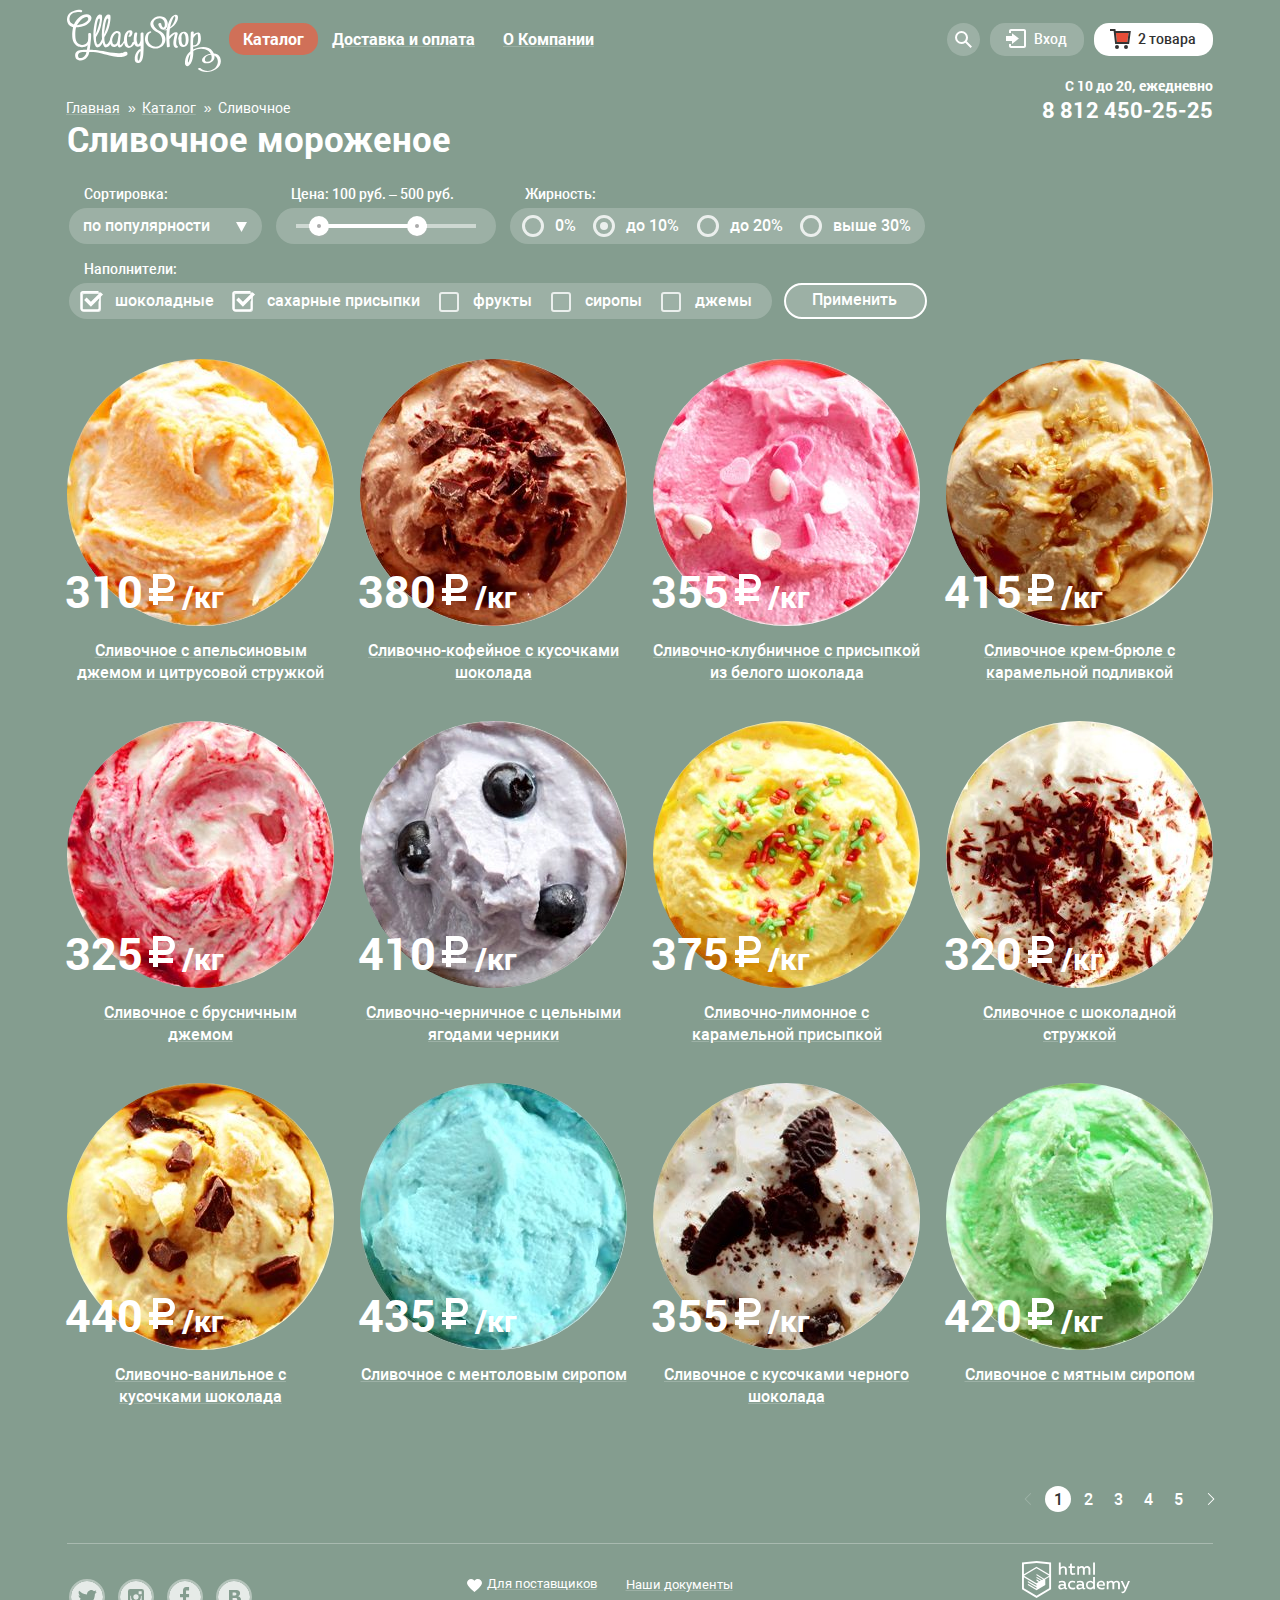
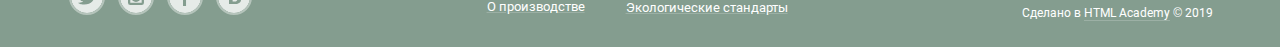
==== commit 0c864f53: "правки к 1й проверке" ====
--- a/catalog.html
+++ b/catalog.html
@@ -6,7 +6,7 @@
   <meta name="viewport" content="width=device-width, initial-scale=1.0">
   <meta http-equiv="X-UA-Compatible" content="ie=edge">
   <link rel="stylesheet" href="css/normalize-min.css">
-  <link rel="stylesheet" href="css/style-min.css">
+  <link rel="stylesheet" href="css/style.css">
   <title>Глейси Каталог продукции</title>
 </head>
 
@@ -582,7 +582,7 @@
     <section class="social">
       <ul class="social-list">
         <li class="social-list-item">
-          <a href="https://twitter.com/" class="social-list-link social-list-link--twitter">
+          <a href="https://twitter.com/" class="social-list-link social-list-link--twitter" aria-label="Twitter">
             <svg class="social-link-icon" xmlns="http://www.w3.org/2000/svg" width="32" height="32" viewBox="0 0 32 32">
               <title>Twitter</title>
               <path fill="#FFF"
@@ -591,7 +591,7 @@
           </a>
         </li>
         <li class="social-list-item">
-          <a href="https://www.instagram.com/" class="social-list-link social-list-link--instagram">
+          <a href="https://www.instagram.com/" class="social-list-link social-list-link--instagram" aria-label="Instagram">
             <svg class="social-link-icon" xmlns="http://www.w3.org/2000/svg" width="32" height="32" viewBox="0 0 32 32">
               <g fill="#FFF">
                 <title>Instagram</title>
@@ -606,7 +606,7 @@
           </a>
         </li>
         <li class="social-list-item">
-          <a href="https://www.facebook.com/" class="social-list-link social-list-link--facebook">
+          <a href="https://www.facebook.com/" class="social-list-link social-list-link--facebook" aria-label="Facebook">
             <svg class="social-link-icon" xmlns="http://www.w3.org/2000/svg" width="32" height="32" viewBox="0 0 32 32">
               <title>Facebook</title>
               <path fill="#FFF"
@@ -615,7 +615,7 @@
           </a>
         </li>
         <li class="social-list-item">
-          <a href="https://vk.com/" class="social-list-link social-list-link--vk">
+          <a href="https://vk.com/" class="social-list-link social-list-link--vk" aria-label="Вконтакте">
             <svg class="social-link-icon" xmlns="http://www.w3.org/2000/svg" width="32" height="32" viewBox="0 0 32 32">
               <g fill="#FFF">
                 <title>Вконтакте</title>
--- a/css/style.css
+++ b/css/style.css
@@ -0,0 +1,2141 @@
+@font-face {
+  font-weight: 400;
+  font-family: "Roboto";
+  font-style: normal;
+
+  font-display: swap;
+  src: url("../fonts/roboto.woff2"),
+  url("../fonts/roboto.woff");
+}
+
+@font-face {
+  font-weight: 500;
+  font-family: "Roboto";
+  font-style: normal;
+
+  font-display: swap;
+  src: url("../fonts/robotomedium.woff2"),
+  url("../fonts/robotomedium.woff");
+}
+
+@font-face {
+  font-weight: 700;
+  font-family: "Roboto";
+  font-style: normal;
+
+  font-display: swap;
+  src: url("../fonts/robotobold.woff2"),
+  url("../fonts/robotobold.woff");
+}
+
+html,
+body {
+  font-size: 18px;
+  line-height: 1.2;
+  font-family: "Roboto", Arial, sans-serif;
+
+  background-color: #849d8f;
+}
+
+.container {
+  width: 1146px;
+  margin-right: auto;
+  margin-left: auto;
+}
+
+/* Header */
+.main-header {
+  font-weight: 700;
+  color: white;
+}
+
+.main-header-logo {
+  width: 154px;
+  height: 64px;
+  margin-right: 8px;
+  padding-top: 9px;
+}
+
+.main-menu {
+  display: flex;
+}
+
+.menu-wrapper {
+  display: flex;
+  flex-grow: 1;
+  margin-top: 23px;
+  margin-bottom: 10px;
+}
+
+
+.menu-list,
+.user-menu-list {
+  display: flex;
+  justify-content: space-between;
+  margin: 0;
+  padding: 0;
+}
+
+.menu-link,
+.user-menu-link {
+  display: block;
+  padding: 7px 14px;
+
+  border-radius: 15px;
+}
+
+.menu-list {
+  position: relative;
+
+  font-size: 16px;
+  line-height: 18px;
+}
+
+.menu-list,
+.submenu-list,
+.user-menu-list,
+.login-list {
+  list-style: none;
+}
+
+.menu-link:hover,
+.menu-link:focus,
+.user-menu-link:hover,
+.user-menu-link:focus {
+  color: #323232;
+
+  background-color: white;
+}
+
+.menu-link {
+  color: white;
+  text-decoration: underline;
+
+  text-decoration-color: rgba(255, 255, 255, 0.2);
+}
+
+.menu-item:hover .menu-link,
+.menu-item:focus .menu-link {
+  color: #323232;
+
+  background-color: white;
+}
+
+.menu-item:active .menu-link {
+  color: #323232;
+
+  background-color: #ededed;
+  box-shadow: inset 0 2px 1px 0 #696969;;
+}
+
+.submenu-list {
+  position: absolute;
+  top: 37px;
+  left: -6px;
+  z-index: 11;
+
+  display: none;
+  padding: 0;
+
+  background-color: rgb(248, 247, 244);
+  border-radius: 5px;
+  box-shadow: 0 20px 20px 0 rgba(0, 0, 0, 0.4);
+}
+
+.catalog-menu:hover .submenu-list,
+.catalog-menu:focus .submenu-list {
+  display: block;
+}
+
+.active-page {
+  text-decoration: none;
+
+  background-color: #d07058;
+}
+
+.submenu-item {
+  width: 143px;
+}
+
+.submenu-link {
+  display: block;
+  padding-top: 9px;
+  padding-bottom: 8px;
+  padding-left: 21px;
+
+  font-weight: 400;
+  font-size: 14px;
+  line-height: 15px;
+  color: #323232;
+  text-decoration: none;
+}
+
+.submenu-list .new {
+  padding-bottom: 9px;
+
+  font-weight: 700;
+}
+
+.submenu-item:nth-child(2) {
+  padding-top: 10px;
+}
+
+.submenu-item-new::after {
+  content: "";
+  position: absolute;
+  top: 38px;
+  left: 6px;
+
+  width: 128px;
+  height: 1px;
+
+  background-color: black;
+  opacity: 0.2;
+}
+
+.submenu-list .new:hover {
+  border-top-left-radius: 5px;
+  border-top-right-radius: 5px;
+}
+
+.submenu-item:last-child .submenu-link {
+  padding-bottom: 14px;
+
+  border-bottom-right-radius: 5px;
+  border-bottom-left-radius: 5px;
+}
+
+.submenu-list .submenu-link:hover:not(.active-page),
+.submenu-list .submenu-link:focus:not(.active-page) {
+  background-color: #fbded7;
+}
+
+.submenu-list .submenu-link:active:not(.active-page) {
+  background-color: #f6b5a5;
+}
+
+.user-menu-list {
+  margin-left: auto;
+
+  font-weight: 500;
+  font-size: 14px;
+  line-height: 16px;
+}
+
+.user-menu-item {
+  position: relative;
+}
+
+.user-menu-item:not(:last-child) {
+  padding-right: 10px;
+}
+
+.user-menu-link {
+  color: white;
+  text-decoration: none;
+
+  background-color: rgba(255, 255, 255, 0.2);
+}
+
+.user-menu-link {
+  padding-top: 8px;
+  padding-right: 17px;
+  padding-bottom: 9px;
+  padding-left: 44px;
+}
+
+.user-menu-link-search {
+  width: 17px;
+  height: 17px;
+  padding: 8px;
+
+  border-radius: 50%;
+}
+
+.user-menu-icon {
+  position: absolute;
+  top: 6px;
+  left: 16px;
+}
+
+.user-menu-link:hover .user-menu-icon,
+.user-menu-link:focus .user-menu-icon {
+  fill: black;
+}
+
+.user-menu-item:hover .user-menu-link,
+.user-menu-item:focus .user-menu-link {
+  color: #323232;
+
+  background-color: white;
+}
+
+.user-menu-item:hover .user-menu-icon,
+.user-menu-item:focus .user-menu-icon {
+  fill: black;
+}
+
+.contacts-container {
+  display: flex;
+  flex-direction: column;
+  justify-content: flex-end;
+}
+
+.work-time {
+  margin: 0;
+  margin-bottom: 4px;
+
+  font-size: 14px;
+  line-height: 16px;
+  text-align: right;
+}
+
+.header-phone {
+  margin: 0;
+
+  font-size: 22px;
+  line-height: 24px;
+  text-align: right;
+}
+
+.header-phone a {
+  color: white;
+  text-decoration: none;
+}
+
+/* Modal */
+
+.search-modal {
+  position: absolute;
+  top: 36px;
+  right: 10px;
+  z-index: 12;
+
+  display: none;
+  width: 311px;
+  min-height: 46px;
+  padding-top: 20px;
+  padding-right: 15px;
+  padding-bottom: 20px;
+  padding-left: 15px;
+
+  background-color: #f8f7f4;
+  border-radius: 5px;
+  box-shadow: 0 20px 20px 0 rgba(0, 0, 0, 0.4);
+}
+
+.search-field {
+  width: 100%;
+  height: 44px;
+  padding-top: 10px;
+  padding-bottom: 13px;
+  padding-left: 14px;
+
+  font-weight: 700;
+  font-size: 16px;
+  line-height: 24px;
+  color: #323232;
+
+  border: 1px solid #d3d3d2;
+  border-radius: 5px;
+}
+
+.search-field:hover {
+  padding-top: 9px;
+  padding-bottom: 12px;
+  padding-left: 13px;
+
+  border: 2px solid rgba(178, 178, 178, 0.52);
+}
+
+.search-field:focus {
+  padding-top: 9px;
+  padding-bottom: 12px;
+  padding-left: 13px;
+
+  border: 2px solid rgba(46, 136, 228, 0.52);
+}
+
+.search-field::placeholder {
+  font-weight: 400;
+  font-size: 14px;
+  line-height: 24px;
+  text-align: left;
+  color: #999999;
+}
+
+.user-menu-item-search:hover .search-modal,
+.user-menu-item-search:focus .search-modal {
+  display: block;
+}
+
+.login-modal {
+  position: absolute;
+  top: 36px;
+  right: 8px;
+  z-index: 12;
+
+  display: none;
+  width: 242px;
+  min-height: 194px;
+  padding-top: 21px;
+  padding-right: 17px;
+  padding-left: 19px;
+
+  background-color: #f8f7f4;
+  border-radius: 5px;
+  box-shadow: 0 20px 20px 0 rgba(0, 0, 0, 0.4);
+}
+
+.user-login-field,
+.user-password-field {
+  box-sizing: border-box;
+  width: 241px;
+  height: 44px;
+  margin-bottom: 21px;
+  padding-top: 10px;
+  padding-bottom: 13px;
+  padding-left: 14px;
+
+  font-weight: 700;
+  font-size: 16px;
+  line-height: 24px;
+  color: #323232;
+
+  border: 1px solid #d3d3d2;
+  border-radius: 5px;
+}
+
+.user-login-field::placeholder,
+.user-password-field::placeholder {
+  font-weight: 400;
+  font-size: 14px;
+  line-height: 24px;
+  text-align: left;
+  color: #999999;
+}
+
+.user-login-field:hover,
+.user-password-field:hover {
+  padding-top: 9px;
+  padding-bottom: 12px;
+  padding-left: 13px;
+
+  border: 2px solid rgba(178, 178, 178, 0.52);
+}
+
+.user-login-field:focus,
+.user-password-field:focus {
+  padding-top: 9px;
+  padding-bottom: 12px;
+  padding-left: 13px;
+
+  border: 2px solid rgba(46, 136, 228, 0.52);
+}
+
+.login-list {
+  position: absolute;
+  right: 20px;
+  bottom: 18px;
+
+  padding: 0;
+
+  font-weight: 400;
+  font-size: 13px;
+  line-height: 24px;
+}
+
+.login-link {
+  display: block;
+
+  color: #323232;
+}
+
+.login-link:hover,
+.login-link:focus,
+.login-link:active {
+  color: #ffbc9e;
+}
+
+.user-menu-item-login:hover .login-modal,
+.user-menu-item-login:focus .login-modal {
+  display: block;
+}
+
+.full-cart {
+  color: #323232;
+
+  background-color: white;
+}
+
+.cart-modal {
+  position: absolute;
+  top: 36px;
+  right: 0;
+  z-index: 2;
+
+  display: none;
+  box-sizing: border-box;
+  width: 540px;
+  min-height: 242px;
+  padding-top: 24px;
+  padding-right: 16px;
+  padding-bottom: 20px;
+  padding-left: 15px;
+
+  background-color: #f8f7f4;
+  border-radius: 5px;
+  box-shadow: 0 20px 20px 0 rgba(0, 0, 0, 0.4);
+}
+
+.user-cart {
+  position: relative;
+
+  margin-bottom: 13px;
+
+  border-collapse: collapse;
+
+  border-bottom: 1px solid #cacac7;
+}
+
+
+.user-cart-item {
+  min-height: 53px;
+}
+
+.cell {
+  padding-top: 5px;
+
+  font-weight: 400;
+  font-size: 13px;
+  line-height: 16px;
+  vertical-align: top;
+  text-align: left;
+  color: #323232;
+}
+
+.column-1 {
+  position: relative;
+
+  width: 22px;
+}
+
+.column-2 {
+  padding: 0;
+  padding-bottom: 16px;
+  padding-left: 3px;
+}
+
+.column-3 {
+  padding-left: 10px;
+
+  text-align: left;
+}
+
+.column-4 {
+  width: 112px;
+
+  text-align: center;
+}
+
+.column-5 {
+  width: 82px;
+
+  text-align: center;
+}
+
+.cost-in-cart {
+  font-weight: 400;
+  font-size: 13px;
+  line-height: 16px;
+  color: #999999;
+}
+
+.cart-image {
+  border-radius: 50%;
+}
+
+.delete {
+  content: url("../img/cross-small.svg");
+
+  cursor: pointer;
+}
+
+.total-cost {
+  display: block;
+  margin-right: -3px;
+  margin-bottom: 15px;
+
+  font-weight: 700;
+  font-size: 15px;
+  line-height: 18px;
+  text-align: right;
+  color: #323232;
+}
+
+.user-menu-item-cart:hover .cart-modal,
+.user-menu-item-cart:focus .cart-modal {
+  display: block;
+}
+
+/* Modal */
+
+/* Breadcrumbs */
+
+.breadcrumbs {
+  position: relative;
+  top: -22px;
+  left: -374px;
+
+  width: 400px;
+}
+
+.breadcrumbs-list {
+  display: flex;
+  justify-content: flex-start;
+  margin: 0;
+  padding: 0;
+
+  list-style: none;
+}
+
+.breadcrumbs-item {
+  font-weight: 400;
+  font-size: 14px;
+  line-height: 16px;
+}
+
+.breadcrumbs-item:not(:last-child)::after {
+  content: "»";
+
+  padding-right: 6px;
+  padding-left: 5px;
+}
+
+.breadcrumbs-link {
+  color: white;
+  text-decoration: underline;
+
+  text-decoration-color: rgba(255, 255, 255, 0.2);
+}
+
+.breadcrumbs-link:hover,
+.breadcrumbs-link:focus,
+.breadcrumbs-link:active {
+  color: #ffbc9e;
+
+  text-decoration-color: #ffbc9e;
+}
+
+.breadcrumbs-item:last-child .breadcrumbs-link {
+  text-decoration: none;
+}
+
+/* Breadcrumbs */
+
+
+.catalog-title {
+  position: relative;
+  top: -20px;
+
+  margin-top: 0;
+  margin-bottom: 6px;
+
+  font-weight: 700;
+  font-size: 35px;
+  line-height: 41px;
+  text-align: left;
+  color: white;
+}
+
+/* Header */
+
+/* Filters */
+.filters {
+  margin-bottom: 34px;
+
+  font-weight: 500;
+  font-size: 16px;
+  line-height: 18px;
+}
+
+.filters-form {
+  display: flex;
+  flex-wrap: wrap;
+  justify-content: space-between;
+  align-content: space-between;
+  width: 860px;
+}
+
+.sort-filter,
+.cost-filter,
+.fat-content,
+.fillers {
+  padding: 0;
+
+  border: 0;
+}
+
+.filters-name {
+  padding-bottom: 5px;
+  padding-left: 15px;
+
+  font-size: 14px;
+  color: white;
+}
+
+.filter-wrapper {
+  background-color: rgba(255, 255, 255, 0.2);
+  border-radius: 20px;
+}
+
+.sort-wrapper {
+  position: relative;
+
+  cursor: pointer;
+}
+
+.sort-wrapper:hover,
+.sort-wrapper:focus {
+  color: #323232;
+
+  cursor: pointer;
+}
+
+.select-down {
+  position: absolute;
+  top: 14px;
+  right: 15px;
+}
+
+.sort-wrapper:hover .select-down-black,
+.sort-wrapper:focus .select-down-black {
+  fill: #323232;
+}
+
+.sort-filter-select {
+  width: 193px;
+  padding: 9px 34px 9px 14px;
+
+  font-weight: 500;
+  font-size: 16px;
+  line-height: 18px;
+  color: white;
+
+  background: transparent;
+  border: 0;
+  cursor: pointer;
+
+  -webkit-appearance: none;
+     -moz-appearance: none;
+          appearance: none;
+}
+
+.filter-select::-ms-expand {
+  display: none;
+}
+
+.sort-filter-select:hover,
+.sort-filter-select:focus {
+  color: #323232;
+
+  background-image: url("../img/select-arrow.svg");
+  background-repeat: no-repeat;
+  background-position: 168px 16px;
+  border-radius: 20px;
+  outline: none;
+}
+
+.cost-wrapper {
+  width: 220px;
+  height: 36px;
+}
+
+.range-controls {
+  position: relative;
+
+  padding-top: 16px;
+  padding-right: 20px;
+  padding-left: 20px;
+}
+
+.range-controls .scale {
+  height: 4px;
+
+  background: rgba(255, 255, 255, 0.5);
+}
+
+.range-controls .bar {
+  width: 118px;
+  height: 4px;
+  margin-left: 13px;
+
+  background: white;
+}
+
+.range-toggle {
+  position: absolute;
+  top: 8px;
+
+  width: 20px;
+  height: 23px;
+
+  background-image: url("../img/filter-button.svg");
+  background-repeat: no-repeat;
+  background-position: 0 0;
+}
+
+.range-toggle-min {
+  left: 33px;
+}
+
+.range-toggle-max {
+  left: 131px;
+}
+
+.range-toggle:hover,
+.range-toggle:focus {
+  -webkit-transform: scale(1.1);
+      -ms-transform: scale(1.1);
+          transform: scale(1.1);
+  cursor: pointer;
+}
+
+
+.fat-content {
+  width: 415px;
+}
+
+.fat-wrapper {
+  display: flex;
+  justify-content: space-between;
+  padding-top: 9px;
+  padding-right: 14px;
+  padding-bottom: 9px;
+  padding-left: 14px;
+}
+
+.filters-radio {
+  position: relative;
+
+  padding-left: 31px;
+
+  color: white;
+
+  cursor: pointer;
+}
+
+.filters-radio input[type="radio"] + .radio-indicator {
+  position: absolute;
+  top: -2px;
+  left: -2px;
+
+  width: 16px;
+  height: 16px;
+
+  border: 3px solid rgba(255, 255, 255, 0.8);
+  border-radius: 50%;
+}
+
+.filters-radio input[type="radio"]:checked + .radio-indicator::before {
+  content: "";
+  position: absolute;
+  top: 4px;
+  left: 4px;
+
+  width: 8px;
+  height: 8px;
+
+  background-color: rgba(255, 255, 255, 0.8);
+  border-radius: 50%;
+}
+
+.filters-radio input[type="radio"]:hover + .radio-indicator,
+.filters-radio input[type="radio"]:checked:hover + .radio-indicator {
+  border-color: white;
+}
+
+.filters-radio input[type="radio"]:focus + .radio-indicator,
+.filters-radio input[type="radio"]:checked:focus + .radio-indicator {
+  border-color: white;
+  outline: thin dotted;
+  outline: 5px auto -webkit-focus-ring-color;
+  outline-color: white;
+}
+
+.filters-radio input[type="radio"]:disabled + .radio-indicator,
+.filters-radio input[type="radio"]:checked:disabled + .radio-indicator {
+  border-color: rgba(255, 255, 255, 0.4);
+  cursor: default;
+}
+
+.filters-radio input[type="radio"]:disabled + .radio-indicator::before {
+  background-color: rgba(255, 255, 255, 0.4);
+}
+
+.fillers {
+  width: 703px;
+  margin-top: 16px;
+}
+
+.fillers-wrapper {
+  display: flex;
+  justify-content: space-between;
+  padding-top: 9px;
+  padding-right: 20px;
+  padding-bottom: 9px;
+  padding-left: 16px;
+}
+
+.filters-checkbox {
+  position: relative;
+
+  padding-left: 30px;
+
+  color: white;
+
+  cursor: pointer;
+}
+
+.filters-checkbox input[type="checkbox"] + .checkbox-indicator {
+  position: absolute;
+  top: 0;
+  left: -4px;
+
+  width: 16px;
+  height: 16px;
+
+  border: 2px solid rgba(255, 255, 255, 0.8);
+  border-radius: 3px;
+}
+
+.filters-checkbox input[type="checkbox"]:checked + .checkbox-indicator::before {
+  content: url("../img/checkbox-on.svg");
+  position: absolute;
+  top: -3px;
+  left: -3px;
+
+  width: 24px;
+  height: 20px;
+}
+
+.filters-checkbox input[type="checkbox"]:hover + .checkbox-indicator,
+.filters-checkbox input[type="checkbox"]:checked:hover + .checkbox-indicator {
+  border-color: white;
+}
+
+.filters-checkbox input[type="checkbox"]:focus + .checkbox-indicator {
+  border-color: white;
+  outline: thin dotted;
+  outline: 5px auto;
+  outline-color: white;
+}
+
+.filters-checkbox input[type="checkbox"]:disabled + .checkbox-indicator,
+.filters-checkbox input[type="checkbox"]:checked:disabled + .checkbox-indicator {
+  border-color: rgba(255, 255, 255, 0.4);
+  cursor: default;
+}
+
+.filters-checkbox input[type="checkbox"]:disabled + .checkbox-indicator::before {
+  opacity: 0.4;
+}
+
+.button-filters {
+  align-self: flex-end;
+}
+
+/* Filters */
+
+/* Promo-blocks */
+.promotion-container {
+  display: flex;
+  justify-content: space-between;
+  margin-right: auto;
+  margin-bottom: 34px;
+  margin-left: auto;
+}
+
+.promotion {
+  width: 560px;
+  min-height: 229px;
+
+  font-weight: 700;
+  font-size: 18px;
+  line-height: 22px;
+  color: white;
+
+  border-radius: 15px;
+}
+
+.raspberry-free {
+  position: relative;
+
+  background-color: #770410;
+  background-image: url("../img/raspberry-free.jpg");
+  background-repeat: no-repeat;
+}
+
+.chocolate-free {
+  position: relative;
+
+  background-color: #512516;
+  background-image: url("../img/chocolate-free.jpg");
+  background-repeat: no-repeat;
+}
+
+.promo-title {
+  margin: 0;
+  margin-bottom: 15px;
+  padding-top: 15px;
+  padding-left: 20px;
+
+  font-size: 35px;
+  line-height: 41px;
+}
+
+.promo-content {
+  margin: 0;
+  margin-bottom: 114px;
+  padding-left: 20px;
+}
+
+.button-promo-container {
+  position: absolute;
+  right: 21px;
+  bottom: 23px;
+}
+
+/* Promo-blocks */
+
+/* Catalog */
+.catalog {
+  margin-bottom: 5px;
+
+  font-weight: 500;
+  font-size: 16px;
+  line-height: 22px;
+  text-align: center;
+}
+
+.catalog-item-wrapper {
+  position: relative;
+}
+
+.catalog-list {
+  display: flex;
+  flex-wrap: wrap;
+  justify-content: flex-start;
+  margin: 0;
+  padding: 0;
+
+  list-style: none;
+}
+
+.catalog-item {
+  position: relative;
+
+  width: 267px;
+  margin-top: 6px;
+  margin-bottom: 31px;
+}
+
+.catalog-item:not(:nth-child(4n)) {
+  margin-right: 13px;
+}
+
+.catalog-item:not(:nth-child(4n+1)) {
+  margin-left: 13px;
+}
+
+.catalog-item-link {
+  color: white;
+  text-decoration: none;
+}
+
+.catalog-item-image {
+  width: 267px;
+  height: 267px;
+
+  border-radius: 50%;
+}
+
+.item-description {
+  margin: 0;
+  padding-top: 8px;
+
+  text-decoration: underline;
+
+  text-decoration-color: rgba(255, 255, 255, 0.2);
+}
+
+.cost-container {
+  position: absolute;
+  bottom: -3px;
+  left: -2px;
+
+  vertical-align: baseline;
+}
+
+.hit {
+  position: absolute;
+}
+
+.cost {
+  font-weight: 700;
+  font-size: 45px;
+  line-height: 45px;
+}
+
+.weight {
+  font-weight: 700;
+  font-size: 30px;
+  line-height: 45px;
+}
+
+.catalog-item:hover {
+  z-index: 2;
+
+  margin: 0;
+  margin-bottom: -44px;
+  margin-left: 0;
+  padding-top: 6px;
+  padding-right: 13px;
+  padding-left: 13px;
+
+  background-color: rgba(255, 255, 255, 0.2);
+  border-radius: 5px;
+  box-shadow: 0 20px 20px 0 rgba(0, 0, 0, 0.4);
+}
+
+.catalog-item:nth-child(4n):hover {
+  margin-right: -13px;
+}
+
+.catalog-item:nth-child(4n+1):hover {
+  margin-left: -13px;
+}
+
+.catalog-item:hover .item-description {
+  margin-bottom: 75px;
+}
+
+.catalog-item:hover .button-catalog {
+  display: block;
+}
+
+
+/* Catalog */
+
+/* About (SEO) */
+.about {
+  min-height: 306px;
+  margin: 0;
+  margin-right: auto;
+  margin-bottom: 40px;
+  margin-left: auto;
+  padding: 0;
+
+  text-align: left;
+  color: #323232;
+
+  background-color: #9d8b84;
+  background-image: url("../img/seo-bg.png");
+  border-radius: 15px;
+}
+
+.content-container {
+  position: relative;
+
+  display: flex;
+  flex-wrap: wrap;
+  justify-content: space-between;
+  padding-right: 27px;
+  padding-left: 20px;
+}
+
+.about-title {
+  margin: 0;
+  margin-bottom: 21px;
+  padding-top: 27px;
+  padding-left: 20px;
+
+  font-weight: 500;
+  font-size: 24px;
+  line-height: 30px;
+}
+
+.about-content {
+  width: 476px;
+  margin: 0;
+  margin-bottom: 22px;
+  margin-left: 56px;
+
+  font-weight: 400;
+  font-size: 16px;
+  line-height: 22px;
+  text-align: left;
+}
+
+.ice-cream::before {
+  content: url("../img/ice-cream.svg");
+  position: absolute;
+  top: -13px;
+  left: 20px;
+}
+
+.eco::before {
+  content: url("../img/eco.svg");
+  position: absolute;
+  bottom: 70px;
+  left: 20px;
+}
+
+.cow::before {
+  content: url("../img/cow.svg");
+  position: absolute;
+  top: -13px;
+  left: 585px;
+}
+
+.thermometr::before {
+  content: url("../img/thermometer.svg");
+  position: absolute;
+  bottom: 70px;
+  left: 585px;
+}
+
+/* About (SEO) */
+
+
+/* News & subscription */
+
+.news-wrapper {
+  display: flex;
+  justify-content: space-between;
+  margin-bottom: 40px;
+}
+
+.news {
+  width: 560px;
+  min-height: 220px;
+
+  text-align: left;
+  color: #323232;
+
+  background-color: #f8d2c4;
+  background-image: url("../img/strawberry-background.jpg");
+  background-repeat: no-repeat;
+  border-radius: 15px;
+}
+
+.news-title {
+  margin: 0;
+  padding-top: 24px;
+  padding-left: 20px;
+
+  font-weight: 500;
+  font-size: 16px;
+  line-height: 22px;
+}
+
+.news-link-container {
+  width: 280px;
+  margin-left: 20px;
+}
+
+.news-link {
+  font-weight: 700;
+  font-size: 24px;
+  line-height: 30px;
+  color: inherit;
+}
+
+.subscription-wrapper {
+  display: flex;
+  justify-content: center;
+  align-items: center;
+  width: 560px;
+  min-height: 220px;
+
+  background-image: url("../img/subscribe-form-border-bg.png");
+  border-radius: 15px;
+}
+
+.subscription {
+  width: 549px;
+  min-height: 211px;
+
+  background-color: #f8f7f4;
+  border-radius: 15px;
+}
+
+.subscription-content {
+  width: 506px;
+  margin-right: auto;
+  margin-bottom: 36px;
+  margin-left: auto;
+  padding-top: 12px;
+
+  font-weight: 400;
+  font-size: 16px;
+  line-height: 22px;
+  text-align: left;
+  color: #5a5a5a;
+}
+
+.subscribe-container {
+  padding-right: 22px;
+  padding-left: 20px;
+}
+
+.subscribe-form {
+  display: flex;
+  justify-content: space-between;
+}
+
+.subscribe-email {
+  box-sizing: border-box;
+  width: 368px;
+  padding: 0;
+  padding-top: 10px;
+  padding-right: 15px;
+  padding-bottom: 9px;
+  padding-left: 15px;
+
+  font-weight: 700;
+  font-size: 16px;
+  line-height: 24px;
+  text-align: left;
+  color: #323232;
+
+  border: 1px solid rgba(178, 178, 178, 0.52);
+  border-radius: 5px;
+}
+
+.subscribe-email:hover {
+  padding-top: 9px;
+  padding-right: 14px;
+  padding-bottom: 8px;
+  padding-left: 14px;
+
+  border: 2px solid rgba(178, 178, 178, 0.52);
+}
+
+.subscribe-email:focus {
+  padding-top: 9px;
+  padding-right: 14px;
+  padding-bottom: 8px;
+  padding-left: 14px;
+
+  border: 2px solid rgba(46, 136, 228, 0.52);
+}
+
+.subscribe-email::placeholder {
+  font-weight: 400;
+  font-size: 16px;
+  line-height: 24px;
+  text-align: left;
+  color: #999999;
+}
+
+/* News & subscription */
+
+/* Maps & adress */
+
+
+.map {
+  position: relative;
+
+  width: 100%;
+  height: 430px;
+
+  background-color: #e1e4bd;
+  background-image: url("../img/map.jpg");
+}
+
+.map-wrapper {
+  width: 100%;
+  height: 430px;
+}
+
+.adress-wrapper {
+  position: relative;
+}
+
+.adress-container {
+  position: absolute;
+  right: 0;
+  bottom: 61px;
+
+  box-sizing: border-box;
+  width: 302px;
+  min-height: 305px;
+  margin: 0;
+  padding-top: 26px;
+  padding-right: 25px;
+  padding-bottom: 30px;
+  padding-left: 25px;
+
+  background-color: white;
+  border-radius: 15px;
+}
+
+.adress-content,
+.adress-content-phone-order,
+.adress-content-work-time {
+  margin: 0;
+
+  font-weight: 400;
+  font-size: 14px;
+  line-height: 20px;
+  text-align: left;
+  color: #323232;
+}
+
+.adress-company {
+  display: block;
+  margin-bottom: 19px;
+
+  font-weight: 700;
+  font-size: 18px;
+  line-height: 24px;
+  color: #323232;
+}
+
+.adress-content-phone-order {
+  margin-bottom: 5px;
+}
+
+.phone {
+  display: block;
+  margin-bottom: 3px;
+
+  font-weight: 700;
+  font-size: 18px;
+  line-height: 22px;
+  color: #323232;
+  text-decoration: none;
+}
+
+.feedback-modal-wrapper {
+  position: relative;
+
+  width: 100%;
+}
+
+.feedback {
+  position: fixed;
+  top: 150px;
+  left: 50%;
+  z-index: 4;
+
+  display: none;
+  box-sizing: border-box;
+  width: 477px;
+  height: 442px;
+  margin-left: -237px;
+  padding-top: 16px;
+  padding-left: 24px;
+
+  background-color: #f8f7f4;
+  border-radius: 10px;
+}
+
+.feedback-title {
+  margin: 0;
+  margin-bottom: 18px;
+
+  font-weight: 500;
+  font-size: 24px;
+  line-height: 28px;
+  color: #323232;
+}
+
+.feedback-modal-field {
+  box-sizing: border-box;
+  width: 267px;
+  margin-bottom: 20px;
+  padding-top: 8px;
+  padding-bottom: 10px;
+  padding-left: 13px;
+
+  font-weight: 700;
+  font-size: 16px;
+  line-height: 24px;
+  color: #323232;
+
+  border: 1px solid #d3d3d2;
+  border-radius: 5px;
+}
+
+.feedback-modal-field-text {
+  box-sizing: border-box;
+  width: 428px;
+  min-height: 155px;
+  padding-top: 8px;
+
+  resize: none;
+}
+
+.feedback-modal-field::placeholder {
+  font-weight: 400;
+  font-size: 16px;
+  line-height: 24px;
+  text-align: left;
+  color: #999999;
+}
+
+.feedback-modal-field:hover {
+  padding-top: 7px;
+  padding-bottom: 9px;
+  padding-left: 12px;
+
+  border: 2px solid rgba(178, 178, 178, 0.52);
+}
+
+.feedback-modal-field:focus {
+  padding-top: 7px;
+  padding-bottom: 9px;
+  padding-left: 12px;
+
+  border: 2px solid rgba(46, 136, 228, 0.52);
+}
+
+
+.feedback-modal-field-text:hover {
+  padding-top: 7px;
+}
+
+.modal-close {
+  content: url("../img/cross-big.svg");
+  position: absolute;
+  top: 15px;
+  right: 16px;
+
+  cursor: pointer;
+}
+
+.feedback-overlay {
+  position: fixed;
+  top: 0;
+  left: 0;
+  z-index: 3;
+
+  display: none;
+  width: 100%;
+  height: 100%;
+
+  background-color: rgba(50, 50, 50, 0.3);
+}
+
+.feedback-modal-show {
+  display: block;
+
+  -webkit-animation: bounce 0.6s;
+          animation: bounce 0.6s;
+}
+
+.feedback-modal-error {
+  -webkit-animation: shake 0.6s;
+          animation: shake 0.6s;
+}
+
+.feedback-overlay-show {
+  display: block;
+}
+
+/* Maps & adress */
+
+/* Page paginator */
+.page-paginator {
+  display: flex;
+  justify-content: flex-end;
+  margin-top: 47px;
+  margin-bottom: 31px;
+
+  font-weight: 500;
+  font-size: 16px;
+  line-height: 18px;
+}
+
+.page-paginator-list {
+  position: relative;
+  right: -13px;
+
+  display: flex;
+  margin: 0;
+
+  list-style: none;
+}
+
+.page-paginator-item {
+  margin-right: 2px;
+  margin-left: 2px;
+}
+
+.page-paginator-item:last-child {
+  margin-left: 5px;
+}
+
+.page-paginator-link {
+  display: block;
+  box-sizing: border-box;
+  width: 26px;
+  height: 26px;
+  padding-top: 5px;
+
+  text-align: center;
+  color: white;
+  text-decoration: none;
+}
+
+.active-page-paginator-link {
+  color: #323232;
+
+  background-color: white;
+  border-radius: 50%;
+}
+
+.page-paginator-link:hover:not(.active-page-paginator-link),
+.page-paginator-link:focus:not(.active-page-paginator-link) {
+  color: white;
+
+  background-color: rgba(255, 255, 255, 0.2);
+  border-radius: 50%;
+}
+
+
+.page-paginator-item:active .page-paginator-link {
+  color: #323232;
+
+  background-color: white;
+}
+
+.page-paginator-item:first-child svg {
+  transform: rotate(180deg);
+  opacity: 0.2;
+}
+
+.page-paginator-link:hover .page-paginator-icon,
+.page-paginator-link:focus .page-paginator-icon {
+  fill: black;
+}
+
+/* Page paginator */
+
+/* Footer */
+
+.footer-line {
+  border-top: 1px solid rgba(255, 255, 255, 0.3);
+}
+
+.main-footer {
+  display: flex;
+  justify-content: space-between;
+  padding-top: 11px;
+  padding-bottom: 10px;
+}
+
+.social {
+  padding-top: 6px;
+}
+
+.social-list {
+  display: flex;
+  padding: 0;
+  padding-left: 2px;
+
+  list-style: none;
+}
+
+.social-list-item:not(:last-child) {
+  padding-right: 13px;
+}
+
+.social-link-icon {
+  border: 2px solid rgba(255, 255, 255, 0.5);
+  border-radius: 50%;
+  opacity: 0.8;
+}
+
+.social-link-icon:hover,
+.social-link-icon:focus {
+  border-color: rgba(255, 255, 255, 0.7);
+  opacity: 1;
+}
+
+
+.footer-menu {
+  display: flex;
+  flex-grow: 1;
+  justify-content: center;
+}
+
+.footer-menu-list {
+  position: relative;
+
+  display: flex;
+  flex-direction: column;
+  flex-wrap: wrap;
+  justify-content: center;
+  margin: 0;
+  padding: 0;
+
+  list-style: none;
+  font-weight: 400;
+  font-size: 13px;
+  line-height: 18px;
+}
+
+.footer-menu-list:first-child {
+  margin-right: 29px;
+}
+
+.footer-menu-list:last-child {
+  padding-top: 2px;
+}
+
+.footer-menu-item:last-child {
+  padding-top: 5px;
+}
+
+.footer-menu-item svg {
+  position: absolute;
+  top: 24px;
+  left: -20px;
+}
+
+.footer-menu-item .like-link {
+  font-weight: 700;
+}
+
+.footer-menu-link {
+  display: block;
+
+  color: white;
+
+  text-decoration-color: rgba(255, 255, 255, 0.2);
+}
+
+.footer-menu-link:hover,
+.footer-menu-link:focus,
+.footer-menu-link:active {
+  color: #ffbc9e;
+
+  text-decoration-color: #ffbc9e;
+}
+
+.copyright {
+  display: flex;
+  flex-direction: column;
+  padding-top: 5px;
+
+  font-weight: 400;
+  font-size: 12px;
+  line-height: 18px;
+  text-decoration: none;
+}
+
+.copyright-link {
+  padding-top: 5px;
+
+  color: white;
+  text-decoration: none;
+}
+
+.copyright-link:hover,
+.copyright-link:focus,
+.copyright-link:active {
+  color: #ffbc9e;
+
+  text-decoration-color: #ffbc9e;
+}
+
+.footer-copyright {
+  border-bottom: 1px solid rgba(255, 255, 255, 0.2);
+}
+
+.footer-copyright:hover {
+  border-bottom: 1px solid #ffbc9e;;
+}
+
+/* Footer */
+
+
+/* Slider */
+.site-wrapper {
+  min-width: 940px;
+
+  background-color: #849d8f;
+  background-image: url("../img/chocolate-ice-cream-and-lemon-sorbet.png");
+  background-repeat: no-repeat;
+  background-position: top center;
+
+  transition: background-image 0.5s ease, background-color 0.5s ease;
+}
+
+.site-wrapper::before,
+.site-wrapper::after {
+  content: "";
+
+  visibility: hidden;
+}
+
+.site-wrapper::before {
+  background-image: url("../img/chocolate-ice-cream-and-lemon-sorbet.png");
+}
+
+.site-wrapper::after {
+  background-image: url("../img/creamy-strawberry-with-white-chocolate-powder.jpg");
+}
+
+.slider-container {
+  width: 900px;
+  margin-right: auto;
+  margin-bottom: 50px;
+  margin-left: auto;
+  padding: 0 20px;
+}
+
+.slider {
+  position: relative;
+
+  padding-top: 275px;
+
+  text-align: center;
+  color: white;
+}
+
+.slider-list {
+  margin: 0;
+  padding: 0;
+
+  list-style: none;
+}
+
+.slide {
+  display: none;
+}
+
+.slide-title {
+  width: 700px;
+  margin-top: 0;
+  margin-right: auto;
+  margin-bottom: 41px;
+  margin-left: auto;
+
+  font-weight: 700;
+  font-size: 60px;
+  line-height: 60px;
+}
+
+.slider-controls {
+  position: absolute;
+  bottom: 12px;
+  left: -122px;
+  z-index: 1;
+
+  font-size: 0;
+}
+
+.slider-controls-control {
+  display: inline-block;
+  width: 17px;
+  height: 17px;
+  margin-right: 8px;
+
+  vertical-align: top;
+
+  background-color: transparent;
+  border: 2px solid white;
+  border-radius: 50%;
+  cursor: pointer;
+}
+
+.slider-controls-control:hover {
+  background-color: rgba(248, 247, 244, 0.4);
+}
+
+#product-1:checked ~ .site-wrapper {
+  background-color: #849d8f;
+  background-image: url("../img/creme-brulee-and-ice-cream-with-raspberry-jam.png");
+}
+
+#product-2:checked ~ .site-wrapper {
+  background-color: #8996a6;
+  background-image: url("../img/chocolate-ice-cream-and-lemon-sorbet.png");
+}
+
+#product-3:checked ~ .site-wrapper {
+  background-color: #9d8b84;
+  background-image: url("../img/ice-cream-with-fondant-and-strawberry-sorbet.png");
+}
+
+
+#product-1:checked ~ .site-wrapper #slide1,
+#product-2:checked ~ .site-wrapper #slide2,
+#product-3:checked ~ .site-wrapper #slide3 {
+  display: block;
+}
+
+#product-1:checked ~ .site-wrapper label[for="product-1"],
+#product-2:checked ~ .site-wrapper label[for="product-2"],
+#product-3:checked ~ .site-wrapper label[for="product-3"] {
+  background-color: white;
+}
+
+/* Slider */
+
+/* Buttons */
+
+.button {
+  padding: 11px 22px;
+
+  font-weight: 700;
+  font-size: 18px;
+  line-height: 24px;
+  vertical-align: top;
+  text-align: center;
+  text-decoration: none;
+
+  border-radius: 22px;
+  cursor: pointer;
+}
+
+.button-orange {
+  color: white;
+  text-decoration: none;
+  text-shadow: 0 2px 5px rgba(160, 32, 11, 0.76);
+
+  background: linear-gradient(to bottom, #f26843 0%, #e74a35 100%);
+  background-color: #f26843;
+  border: none;
+  border-radius: 50px;
+  box-shadow: 0 2px 2px rgba(172, 16, 0, 0.64);
+}
+
+.button-orange:hover {
+  background: linear-gradient(to bottom, #f58669 0%, #ec6f5e 100%);
+  box-shadow: 0 2px 2px rgba(172, 16, 0, 1);
+}
+
+.button-orange:active {
+  background: linear-gradient(to bottom, #d84732 0%, #e1613e 100%);
+  box-shadow: inset 0 2px 2px rgba(172, 16, 0, 1);
+}
+
+.button-slider {
+  padding: 11px 41px;
+
+  font-weight: 700;
+  font-size: 32px;
+  line-height: 44px;
+}
+
+.button-filters {
+  padding-top: 6px;
+  padding-right: 28px;
+  padding-bottom: 8px;
+  padding-left: 26px;
+
+  font-weight: 500;
+  font-size: 16px;
+  line-height: 18px;
+  text-align: center;
+  color: white;
+
+  background-color: rgba(255, 255, 255, 0.2);
+  border: 2px solid white;
+}
+
+.button-filters:hover,
+.button-filters:focus {
+  color: #323232;
+
+  background-color: white;
+  opacity: 1;
+}
+
+.button-filters:active {
+  background-color: #ededed;
+  box-shadow: inset 0 2px 1px 0 #696969;
+}
+
+.button-login-form {
+  padding-top: 10px;
+  padding-right: 25px;
+  padding-bottom: 12px;
+  padding-left: 25px;
+}
+
+.button-cart {
+  position: absolute;
+  right: 14px;
+
+  padding-top: 8px;
+  padding-right: 16px;
+  padding-bottom: 11px;
+  padding-left: 15px;
+}
+
+.button-subscribe-form {
+  padding-top: 9px;
+  padding-right: 17px;
+  padding-bottom: 11px;
+  padding-left: 18px;
+}
+
+.button-catalog {
+  position: absolute;
+  bottom: 23px;
+  left: 45px;
+  z-index: 2;
+
+  display: none;
+  padding-top: 8px;
+  padding-right: 17px;
+  padding-bottom: 12px;
+  padding-left: 18px;
+}
+
+.button-feedback {
+  position: absolute;
+  bottom: 33px;
+  left: 26px;
+
+  padding-top: 7px;
+  padding-right: 26px;
+  padding-bottom: 13px;
+  padding-left: 28px;
+}
+
+.button-feedback-form {
+  position: absolute;
+  right: 25px;
+
+  padding-top: 9px;
+  padding-right: 23px;
+  padding-bottom: 12px;
+  padding-left: 23px;
+}
+
+.button.disabled,
+.button:disabled {
+  background-color: #808080;
+  cursor: default;
+  opacity: 0.5;
+}
+
+/* Buttons */
+
+.visually-hidden:not(:focus):not(:active),
+input[type="checkbox"].visually-hidden,
+input[type="radio"].visually-hidden {
+  position: absolute;
+
+  width: 1px;
+  height: 1px;
+  margin: -1px;
+  padding: 0;
+  overflow: hidden;
+
+  white-space: nowrap;
+
+  border: 0;
+
+  clip: rect(0 0 0 0);
+  clip-path: inset(100%);
+}
+
+
+/* Animation */
+
+@keyframes bounce {
+  0% {
+    transform: translateY(-2000px);
+  }
+
+  70% {
+    transform: translateY(30px);
+  }
+
+  90% {
+    transform: translateY(-10px);
+  }
+
+  100% {
+    transform: translateY(0);
+  }
+}
+
+@-webkit-keyframes bounce {
+  0% {
+    -webkit-transform: translateY(-2000px);
+            transform: translateY(-2000px);
+  }
+
+  70% {
+    -webkit-transform: translateY(30px);
+            transform: translateY(30px);
+  }
+
+  90% {
+    -webkit-transform: translateY(-10px);
+            transform: translateY(-10px);
+  }
+
+  100% {
+    -webkit-transform: translateY(0);
+            transform: translateY(0);
+  }
+}
+
+@keyframes shake {
+  0%,
+  100% {
+    transform: translateX(0);
+  }
+
+  10%,
+  30%,
+  50%,
+  70%,
+  90% {
+    transform: translateX(-10px);
+  }
+
+  20%,
+  40%,
+  60%,
+  80% {
+    transform: translateX(10px);
+  }
+}
+
+@-webkit-keyframes shake {
+  0%,
+  100% {
+    -webkit-transform: translateX(0);
+            transform: translateX(0);
+  }
+
+  10%,
+  30%,
+  50%,
+  70%,
+  90% {
+    -webkit-transform: translateX(-10px);
+            transform: translateX(-10px);
+  }
+
+  20%,
+  40%,
+  60%,
+  80% {
+    -webkit-transform: translateX(10px);
+            transform: translateX(10px);
+  }
+}
+
+/* Animation */
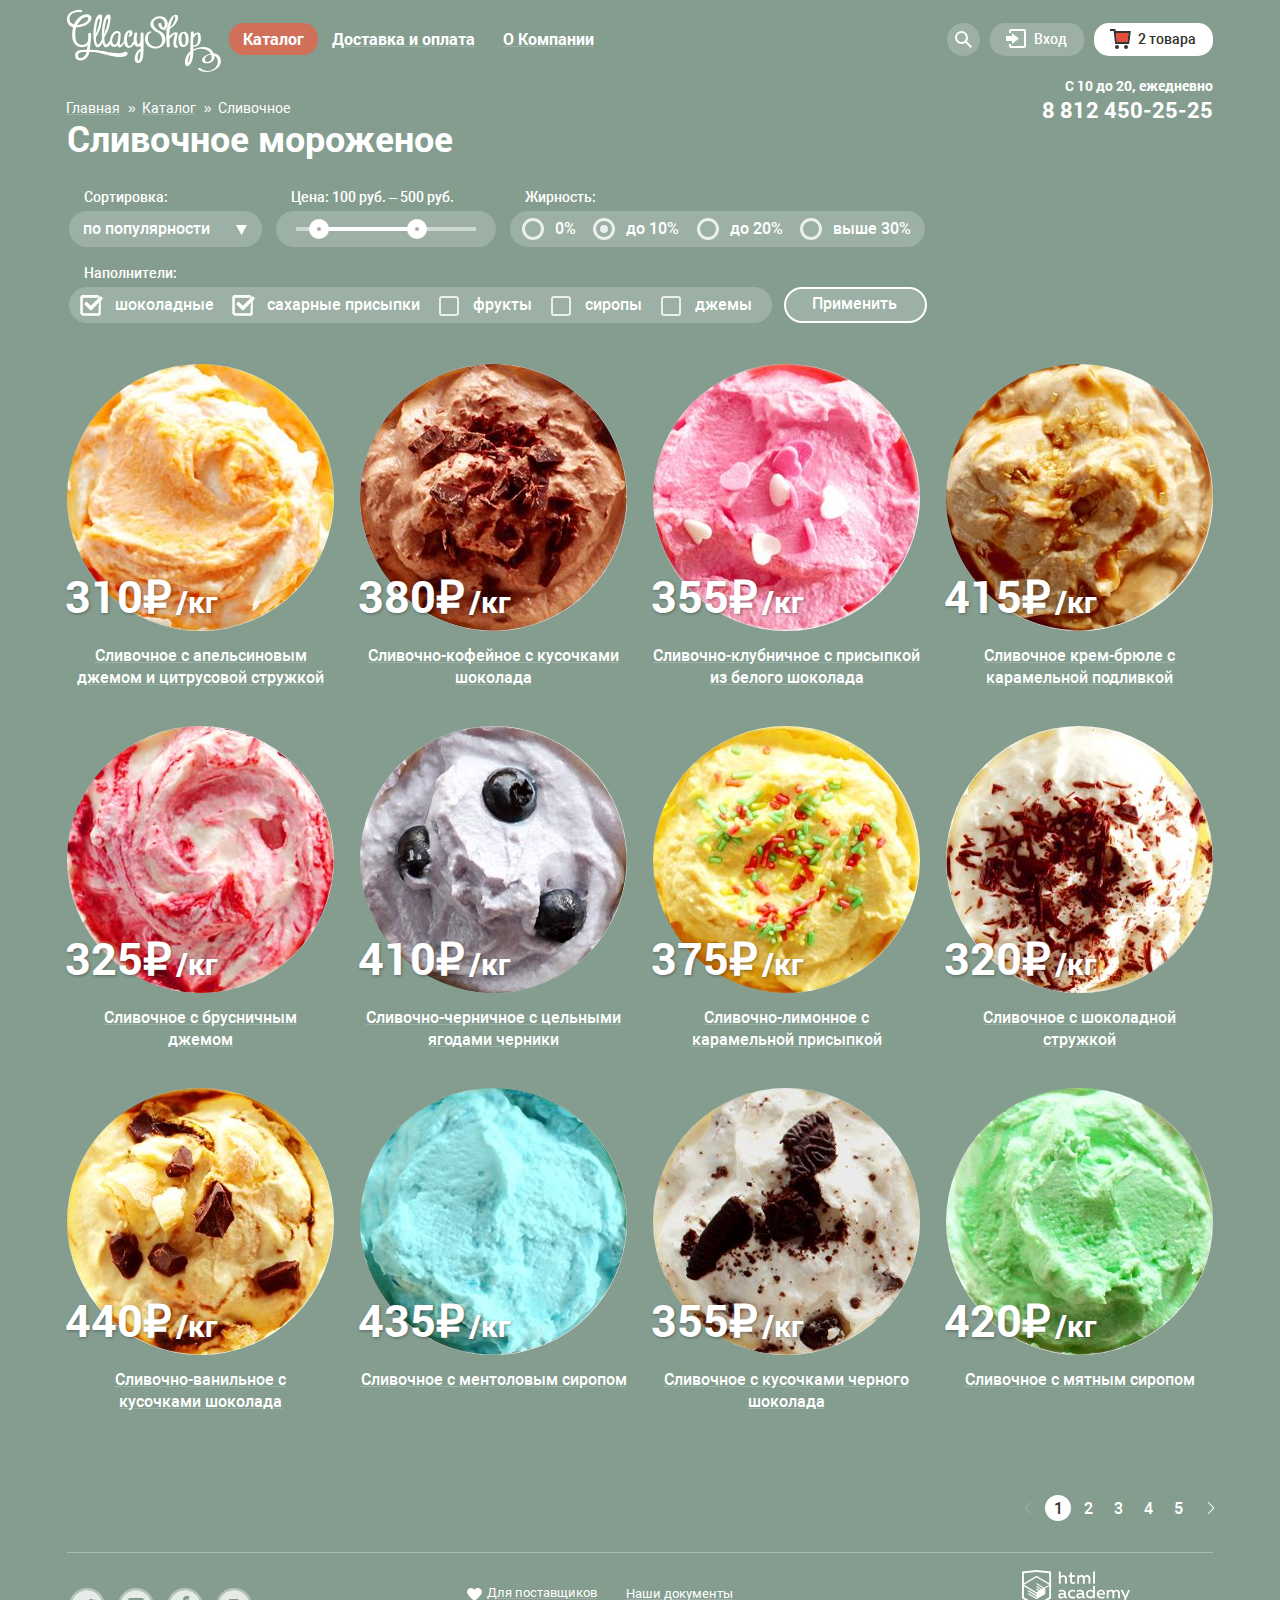
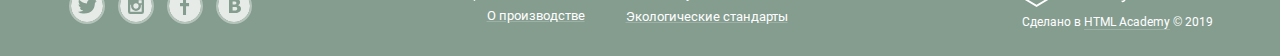
==== commit deede48a: "правки" ====
--- a/catalog.html
+++ b/catalog.html
@@ -15,7 +15,7 @@
   <header class="main-header container">
     <nav class="main-menu">
       <a href="index.html">
-        <img src="img/logo.svg" class="main-header-logo" alt="Логотип Gllacy Shop">
+        <img src="img/logo.svg" class="main-header-logo" alt="Логотип Gllacy Shop" width="154" height="64">
       </a>
       <div class="menu-wrapper">
         <ul class="menu-list">
@@ -113,7 +113,7 @@
                     <a class="close-modal delete"></a>
                   <td class="column-2 cell">
                     <img class="cart-image" src="img/creamy-with-orange-jam-and-citrus-shavings-small.jpg"
-                      alt="Пломбир с апельсиновым джемом">
+                      alt="Пломбир с апельсиновым джемом" width="33" height="33">
                   </td>
                   <td class="column-3 cell">
                     Пломбир с апельсиновым джемом
@@ -129,7 +129,7 @@
                   </td>
                   <td class="column-2 cell">
                     <img class="cart-image" src="img/creamy-strawberry-with-white-chocolate-powder-small.jpg"
-                      alt="Клубничный пломбир с присыпкой из белого шоколада">
+                      alt="Клубничный пломбир с присыпкой из белого шоколада" width="33" height="33">
                   </td>
                   <td class="column-3 cell">
                     Клубничный пломбир с присыпкой из белого шоколада
@@ -159,8 +159,6 @@
             </a>
           </li>
         </ul>
-
-
       </div>
     </nav>
     <section class="contacts-container">
@@ -299,12 +297,8 @@
             <img src="img/creamy-with-orange-jam-and-citrus-shavings.jpg" class="catalog-item-image"
               alt="Сливочное с апельсиновым джемом и цитрусовой стружкой" width="267" height="267">
             <p class="cost-container">
-              <span class="cost">310</span>
-              <svg xmlns="http://www.w3.org/2000/svg" width="31" height="36" viewBox="0 0 31 36">
-                <path fill="#FFF"
-                  d="M11 21h7.451c5.247 0 9.5-4.253 9.5-9.5S23.698 2 18.451 2H6v14H2v5h4v3H2v5h4v4h5v-4h15v-5H11v-3zm0-14h7.451v-.03a4.53 4.53 0 0 1 0 9.06V16H11V7z" />
-              </svg>
-              <span class="weight">/кг</span>
+              <span class="cost">310₽</span>
+                <span class="weight">/кг</span>
             </p>
           </div>
           <p class="item-description">
@@ -319,11 +313,7 @@
             <img src="img/creamy-coffee-with-pieces-of-chocolate.jpg" alt="Сливочно-кофейное с кусочками шоколада"
               class="catalog-item-image" width="267" height="267">
             <p class="cost-container">
-              <span class="cost">380</span>
-              <svg xmlns="http://www.w3.org/2000/svg" width="31" height="36" viewBox="0 0 31 36">
-                <path fill="#FFF"
-                  d="M11 21h7.451c5.247 0 9.5-4.253 9.5-9.5S23.698 2 18.451 2H6v14H2v5h4v3H2v5h4v4h5v-4h15v-5H11v-3zm0-14h7.451v-.03a4.53 4.53 0 0 1 0 9.06V16H11V7z" />
-              </svg>
+              <span class="cost">380₽</span>
               <span class="weight">/кг</span>
             </p>
           </div>
@@ -335,44 +325,36 @@
       </li>
       <li class="catalog-item">
         <div class="catalog-item-container">
-        <a href="#" class="catalog-item-link">
-          <div class="catalog-item-wrapper">
-            <img src="img/creamy-strawberry-with-white-chocolate-powder.jpg" class="catalog-item-image"
-              alt="Сливочно-клубничное с присыпкой из белого шоколада" width="267" height="267">
-            <p class="cost-container">
-              <span class="cost">355</span>
-              <svg xmlns="http://www.w3.org/2000/svg" width="31" height="36" viewBox="0 0 31 36">
-                <path fill="#FFF"
-                  d="M11 21h7.451c5.247 0 9.5-4.253 9.5-9.5S23.698 2 18.451 2H6v14H2v5h4v3H2v5h4v4h5v-4h15v-5H11v-3zm0-14h7.451v-.03a4.53 4.53 0 0 1 0 9.06V16H11V7z" />
-              </svg>
-              <span class="weight">/кг</span>
-            </p>
-          </div>
-          <p class="item-description">
-            Сливочно-клубничное с присыпкой из белого шоколада
-          </p>
-        </a>
-        <button class="button button-orange button-catalog" type="button">Быстрый просмотр</button>
-      </div>
-      </li>
-      <li class="catalog-item">
           <a href="#" class="catalog-item-link">
             <div class="catalog-item-wrapper">
-              <img src="img/creme-brulee-cream-with-caramel-sauce.jpg"
-                alt="Сливочное крем-брюле с карамельной подливкой" class="catalog-item-image" width="267" height="267">
+              <img src="img/creamy-strawberry-with-white-chocolate-powder.jpg" class="catalog-item-image"
+                alt="Сливочно-клубничное с присыпкой из белого шоколада" width="267" height="267">
               <p class="cost-container">
-                <span class="cost">415</span>
-                <svg xmlns="http://www.w3.org/2000/svg" width="31" height="36" viewBox="0 0 31 36">
-                  <path fill="#FFF"
-                    d="M11 21h7.451c5.247 0 9.5-4.253 9.5-9.5S23.698 2 18.451 2H6v14H2v5h4v3H2v5h4v4h5v-4h15v-5H11v-3zm0-14h7.451v-.03a4.53 4.53 0 0 1 0 9.06V16H11V7z" />
-                </svg>
+                <span class="cost">355₽</span>
                 <span class="weight">/кг</span>
               </p>
             </div>
             <p class="item-description">
-              Сливочное крем-брюле с карамельной подливкой
-            </p>
-          </a>
+              Сливочно-клубничное с присыпкой из белого шоколада
+            </p>
+          </a>
+          <button class="button button-orange button-catalog" type="button">Быстрый просмотр</button>
+        </div>
+      </li>
+      <li class="catalog-item">
+        <a href="#" class="catalog-item-link">
+          <div class="catalog-item-wrapper">
+            <img src="img/creme-brulee-cream-with-caramel-sauce.jpg" alt="Сливочное крем-брюле с карамельной подливкой"
+              class="catalog-item-image" width="267" height="267">
+            <p class="cost-container">
+              <span class="cost">415₽</span>
+              <span class="weight">/кг</span>
+            </p>
+          </div>
+          <p class="item-description">
+            Сливочное крем-брюле с карамельной подливкой
+          </p>
+        </a>
         <button class="button button-orange button-catalog" type="button">Быстрый просмотр</button>
       </li>
       <li class="catalog-item">
@@ -381,11 +363,7 @@
             <img src="img/creamy-with-lingonberry-jam.jpg" alt="Сливочное с брусничным джемом"
               class="catalog-item-image" width="267" height="267">
             <p class="cost-container">
-              <span class="cost">325</span>
-              <svg xmlns="http://www.w3.org/2000/svg" width="31" height="36" viewBox="0 0 31 36">
-                <path fill="#FFF"
-                  d="M11 21h7.451c5.247 0 9.5-4.253 9.5-9.5S23.698 2 18.451 2H6v14H2v5h4v3H2v5h4v4h5v-4h15v-5H11v-3zm0-14h7.451v-.03a4.53 4.53 0 0 1 0 9.06V16H11V7z" />
-              </svg>
+              <span class="cost">325₽</span>
               <span class="weight">/кг</span>
             </p>
           </div>
@@ -401,11 +379,7 @@
             <img src="img/creamy-blueberry-with-whole-blueberries.jpg"
               alt="Сливочно-черничное с цельными ягодами черники" class="catalog-item-image" width="267" height="267">
             <p class="cost-container">
-              <span class="cost">410</span>
-              <svg xmlns="http://www.w3.org/2000/svg" width="31" height="36" viewBox="0 0 31 36">
-                <path fill="#FFF"
-                  d="M11 21h7.451c5.247 0 9.5-4.253 9.5-9.5S23.698 2 18.451 2H6v14H2v5h4v3H2v5h4v4h5v-4h15v-5H11v-3zm0-14h7.451v-.03a4.53 4.53 0 0 1 0 9.06V16H11V7z" />
-              </svg>
+              <span class="cost">410₽</span>
               <span class="weight">/кг</span>
             </p>
           </div>
@@ -421,11 +395,7 @@
             <img src="img/creamy-lemon-with-caramel-powder.jpg" alt="Сливочно-лимонное с карамельной присыпкой"
               class="catalog-item-image" width="267" height="267">
             <p class="cost-container">
-              <span class="cost">375</span>
-              <svg xmlns="http://www.w3.org/2000/svg" width="31" height="36" viewBox="0 0 31 36">
-                <path fill="#FFF"
-                  d="M11 21h7.451c5.247 0 9.5-4.253 9.5-9.5S23.698 2 18.451 2H6v14H2v5h4v3H2v5h4v4h5v-4h15v-5H11v-3zm0-14h7.451v-.03a4.53 4.53 0 0 1 0 9.06V16H11V7z" />
-              </svg>
+              <span class="cost">375₽</span>
               <span class="weight">/кг</span>
             </p>
           </div>
@@ -441,11 +411,7 @@
             <img src="img/creamy-with-chocolate-chips.jpg" alt="Сливочное с шоколадной стружкой"
               class="catalog-item-image" width="267" height="267">
             <p class="cost-container">
-              <span class="cost">320</span>
-              <svg xmlns="http://www.w3.org/2000/svg" width="31" height="36" viewBox="0 0 31 36">
-                <path fill="#FFF"
-                  d="M11 21h7.451c5.247 0 9.5-4.253 9.5-9.5S23.698 2 18.451 2H6v14H2v5h4v3H2v5h4v4h5v-4h15v-5H11v-3zm0-14h7.451v-.03a4.53 4.53 0 0 1 0 9.06V16H11V7z" />
-              </svg>
+              <span class="cost">320₽</span>
               <span class="weight">/кг</span>
             </p>
           </div>
@@ -461,11 +427,7 @@
             <img src="img/vreamy-vanilla-with-pieces-of-chocolate.jpg" alt="Сливочно-ванильное с кусочками шоколада"
               class="catalog-item-image" width="267" height="267">
             <p class="cost-container">
-              <span class="cost">440</span>
-              <svg xmlns="http://www.w3.org/2000/svg" width="31" height="36" viewBox="0 0 31 36">
-                <path fill="#FFF"
-                  d="M11 21h7.451c5.247 0 9.5-4.253 9.5-9.5S23.698 2 18.451 2H6v14H2v5h4v3H2v5h4v4h5v-4h15v-5H11v-3zm0-14h7.451v-.03a4.53 4.53 0 0 1 0 9.06V16H11V7z" />
-              </svg>
+              <span class="cost">440₽</span>
               <span class="weight">/кг</span>
             </p>
           </div>
@@ -481,11 +443,7 @@
             <img src="img/creamy-menthol-syrup.jpg" alt="Сливочноe с ментоловым сиропом" class="catalog-item-image"
               width="267" height="267">
             <p class="cost-container">
-              <span class="cost">435</span>
-              <svg xmlns="http://www.w3.org/2000/svg" width="31" height="36" viewBox="0 0 31 36">
-                <path fill="#FFF"
-                  d="M11 21h7.451c5.247 0 9.5-4.253 9.5-9.5S23.698 2 18.451 2H6v14H2v5h4v3H2v5h4v4h5v-4h15v-5H11v-3zm0-14h7.451v-.03a4.53 4.53 0 0 1 0 9.06V16H11V7z" />
-              </svg>
+              <span class="cost">435₽</span>
               <span class="weight">/кг</span>
             </p>
           </div>
@@ -501,11 +459,7 @@
             <img src="img/creamy-with-pieces-of-dark-chocolate.jpg" alt="Сливочное с кусочками черного шоколада"
               class="catalog-item-image" width="267" height="267">
             <p class="cost-container">
-              <span class="cost">355</span>
-              <svg xmlns="http://www.w3.org/2000/svg" width="31" height="36" viewBox="0 0 31 36">
-                <path fill="#FFF"
-                  d="M11 21h7.451c5.247 0 9.5-4.253 9.5-9.5S23.698 2 18.451 2H6v14H2v5h4v3H2v5h4v4h5v-4h15v-5H11v-3zm0-14h7.451v-.03a4.53 4.53 0 0 1 0 9.06V16H11V7z" />
-              </svg>
+              <span class="cost">355₽</span>
               <span class="weight">/кг</span>
             </p>
           </div>
@@ -521,11 +475,7 @@
             <img src="img/creamy-mint-syrup.jpg" alt="Сливочное с мятным сиропом" class="catalog-item-image" width="267"
               height="267">
             <p class="cost-container">
-              <span class="cost">420</span>
-              <svg xmlns="http://www.w3.org/2000/svg" width="31" height="36" viewBox="0 0 31 36">
-                <path fill="#FFF"
-                  d="M11 21h7.451c5.247 0 9.5-4.253 9.5-9.5S23.698 2 18.451 2H6v14H2v5h4v3H2v5h4v4h5v-4h15v-5H11v-3zm0-14h7.451v-.03a4.53 4.53 0 0 1 0 9.06V16H11V7z" />
-              </svg>
+              <span class="cost">420₽</span>
               <span class="weight">/кг</span>
             </p>
           </div>
@@ -591,7 +541,8 @@
           </a>
         </li>
         <li class="social-list-item">
-          <a href="https://www.instagram.com/" class="social-list-link social-list-link--instagram" aria-label="Instagram">
+          <a href="https://www.instagram.com/" class="social-list-link social-list-link--instagram"
+            aria-label="Instagram">
             <svg class="social-link-icon" xmlns="http://www.w3.org/2000/svg" width="32" height="32" viewBox="0 0 32 32">
               <g fill="#FFF">
                 <title>Instagram</title>
--- a/css/style.css
+++ b/css/style.css
@@ -30,6 +30,8 @@
 
 html,
 body {
+  min-width: 1146px;
+
   font-size: 18px;
   line-height: 1.2;
   font-family: "Roboto", Arial, sans-serif;
@@ -57,23 +59,30 @@
 }
 
 .main-menu {
+  display: -webkit-box;
   display: flex;
 }
 
 .menu-wrapper {
+  display: -webkit-box;
   display: flex;
   flex-grow: 1;
   margin-top: 23px;
   margin-bottom: 10px;
+
+  -webkit-box-flex: 1;
 }
 
 
 .menu-list,
 .user-menu-list {
+  display: -webkit-box;
   display: flex;
   justify-content: space-between;
   margin: 0;
   padding: 0;
+
+  -webkit-box-pack: justify;
 }
 
 .menu-link,
@@ -111,7 +120,8 @@
   color: white;
   text-decoration: underline;
 
-  text-decoration-color: rgba(255, 255, 255, 0.2);
+  -webkit-text-decoration-color: rgba(255, 255, 255, 0.2);
+          text-decoration-color: rgba(255, 255, 255, 0.2);
 }
 
 .menu-item:hover .menu-link,
@@ -276,9 +286,14 @@
 }
 
 .contacts-container {
+  display: -webkit-box;
   display: flex;
   flex-direction: column;
   justify-content: flex-end;
+
+  -webkit-box-direction: normal;
+  -webkit-box-orient: vertical;
+  -webkit-box-pack: end;
 }
 
 .work-time {
@@ -354,6 +369,38 @@
   padding-left: 13px;
 
   border: 2px solid rgba(46, 136, 228, 0.52);
+}
+
+.search-field::-webkit-input-placeholder {
+  font-weight: 400;
+  font-size: 14px;
+  line-height: 24px;
+  text-align: left;
+  color: #999999;
+}
+
+.search-field::-moz-placeholder {
+  font-weight: 400;
+  font-size: 14px;
+  line-height: 24px;
+  text-align: left;
+  color: #999999;
+}
+
+.search-field:-ms-input-placeholder {
+  font-weight: 400;
+  font-size: 14px;
+  line-height: 24px;
+  text-align: left;
+  color: #999999;
+}
+
+.search-field::-ms-input-placeholder {
+  font-weight: 400;
+  font-size: 14px;
+  line-height: 24px;
+  text-align: left;
+  color: #999999;
 }
 
 .search-field::placeholder {
@@ -406,6 +453,42 @@
   border-radius: 5px;
 }
 
+.user-login-field::-webkit-input-placeholder,
+.user-password-field::-webkit-input-placeholder {
+  font-weight: 400;
+  font-size: 14px;
+  line-height: 24px;
+  text-align: left;
+  color: #999999;
+}
+
+.user-login-field::-moz-placeholder,
+.user-password-field::-moz-placeholder {
+  font-weight: 400;
+  font-size: 14px;
+  line-height: 24px;
+  text-align: left;
+  color: #999999;
+}
+
+.user-login-field:-ms-input-placeholder,
+.user-password-field:-ms-input-placeholder {
+  font-weight: 400;
+  font-size: 14px;
+  line-height: 24px;
+  text-align: left;
+  color: #999999;
+}
+
+.user-login-field::-ms-input-placeholder,
+.user-password-field::-ms-input-placeholder {
+  font-weight: 400;
+  font-size: 14px;
+  line-height: 24px;
+  text-align: left;
+  color: #999999;
+}
+
 .user-login-field::placeholder,
 .user-password-field::placeholder {
   font-weight: 400;
@@ -591,12 +674,15 @@
 }
 
 .breadcrumbs-list {
+  display: -webkit-box;
   display: flex;
   justify-content: flex-start;
   margin: 0;
   padding: 0;
 
   list-style: none;
+
+  -webkit-box-pack: start;
 }
 
 .breadcrumbs-item {
@@ -616,7 +702,8 @@
   color: white;
   text-decoration: underline;
 
-  text-decoration-color: rgba(255, 255, 255, 0.2);
+  -webkit-text-decoration-color: rgba(255, 255, 255, 0.2);
+          text-decoration-color: rgba(255, 255, 255, 0.2);
 }
 
 .breadcrumbs-link:hover,
@@ -624,7 +711,8 @@
 .breadcrumbs-link:active {
   color: #ffbc9e;
 
-  text-decoration-color: #ffbc9e;
+  -webkit-text-decoration-color: #ffbc9e;
+          text-decoration-color: #ffbc9e;
 }
 
 .breadcrumbs-item:last-child .breadcrumbs-link {
@@ -639,10 +727,10 @@
   top: -20px;
 
   margin-top: 0;
-  margin-bottom: 6px;
+  margin-bottom: 9px;
 
   font-weight: 700;
-  font-size: 35px;
+  font-size: 36px;
   line-height: 41px;
   text-align: left;
   color: white;
@@ -652,7 +740,7 @@
 
 /* Filters */
 .filters {
-  margin-bottom: 34px;
+  margin-bottom: 35px;
 
   font-weight: 500;
   font-size: 16px;
@@ -660,11 +748,14 @@
 }
 
 .filters-form {
+  display: -webkit-box;
   display: flex;
   flex-wrap: wrap;
   justify-content: space-between;
   align-content: space-between;
   width: 860px;
+
+  -webkit-box-pack: justify;
 }
 
 .sort-filter,
@@ -796,7 +887,6 @@
 .range-toggle:hover,
 .range-toggle:focus {
   -webkit-transform: scale(1.1);
-      -ms-transform: scale(1.1);
           transform: scale(1.1);
   cursor: pointer;
 }
@@ -807,12 +897,15 @@
 }
 
 .fat-wrapper {
+  display: -webkit-box;
   display: flex;
   justify-content: space-between;
   padding-top: 9px;
   padding-right: 14px;
   padding-bottom: 9px;
   padding-left: 14px;
+
+  -webkit-box-pack: justify;
 }
 
 .filters-radio {
@@ -875,16 +968,19 @@
 
 .fillers {
   width: 703px;
-  margin-top: 16px;
+  margin-top: 17px;
 }
 
 .fillers-wrapper {
+  display: -webkit-box;
   display: flex;
   justify-content: space-between;
   padding-top: 9px;
   padding-right: 20px;
   padding-bottom: 9px;
   padding-left: 16px;
+
+  -webkit-box-pack: justify;
 }
 
 .filters-checkbox {
@@ -949,11 +1045,14 @@
 
 /* Promo-blocks */
 .promotion-container {
+  display: -webkit-box;
   display: flex;
   justify-content: space-between;
   margin-right: auto;
   margin-bottom: 34px;
   margin-left: auto;
+
+  -webkit-box-pack: justify;
 }
 
 .promotion {
@@ -1002,7 +1101,7 @@
 
 .button-promo-container {
   position: absolute;
-  right: 21px;
+  right: 20px;
   bottom: 23px;
 }
 
@@ -1010,7 +1109,7 @@
 
 /* Catalog */
 .catalog {
-  margin-bottom: 5px;
+  margin-bottom: 6px;
 
   font-weight: 500;
   font-size: 16px;
@@ -1023,6 +1122,7 @@
 }
 
 .catalog-list {
+  display: -webkit-box;
   display: flex;
   flex-wrap: wrap;
   justify-content: flex-start;
@@ -1030,6 +1130,8 @@
   padding: 0;
 
   list-style: none;
+
+  -webkit-box-pack: start;
 }
 
 .catalog-item {
@@ -1066,7 +1168,8 @@
 
   text-decoration: underline;
 
-  text-decoration-color: rgba(255, 255, 255, 0.2);
+  -webkit-text-decoration-color: rgba(255, 255, 255, 0.2);
+          text-decoration-color: rgba(255, 255, 255, 0.2);
 }
 
 .cost-container {
@@ -1085,12 +1188,14 @@
   font-weight: 700;
   font-size: 45px;
   line-height: 45px;
+  text-shadow: 1px 1px 3px rgba(49, 50, 53, 0.5);
 }
 
 .weight {
   font-weight: 700;
   font-size: 30px;
   line-height: 45px;
+  text-shadow: 1px 1px 3px rgba(49, 50, 53, 0.5);
 }
 
 .catalog-item:hover {
@@ -1132,7 +1237,7 @@
   min-height: 306px;
   margin: 0;
   margin-right: auto;
-  margin-bottom: 40px;
+  margin-bottom: 41px;
   margin-left: auto;
   padding: 0;
 
@@ -1147,16 +1252,19 @@
 .content-container {
   position: relative;
 
+  display: -webkit-box;
   display: flex;
   flex-wrap: wrap;
   justify-content: space-between;
   padding-right: 27px;
   padding-left: 20px;
+
+  -webkit-box-pack: justify;
 }
 
 .about-title {
   margin: 0;
-  margin-bottom: 21px;
+  margin-bottom: 20px;
   padding-top: 27px;
   padding-left: 20px;
 
@@ -1187,7 +1295,7 @@
 .eco::before {
   content: url("../img/eco.svg");
   position: absolute;
-  bottom: 70px;
+  bottom: 69px;
   left: 20px;
 }
 
@@ -1201,7 +1309,7 @@
 .thermometr::before {
   content: url("../img/thermometer.svg");
   position: absolute;
-  bottom: 70px;
+  bottom: 69px;
   left: 585px;
 }
 
@@ -1211,9 +1319,12 @@
 /* News & subscription */
 
 .news-wrapper {
+  display: -webkit-box;
   display: flex;
   justify-content: space-between;
   margin-bottom: 40px;
+
+  -webkit-box-pack: justify;
 }
 
 .news {
@@ -1231,7 +1342,7 @@
 
 .news-title {
   margin: 0;
-  padding-top: 24px;
+  padding-top: 23px;
   padding-left: 20px;
 
   font-weight: 500;
@@ -1242,6 +1353,7 @@
 .news-link-container {
   width: 280px;
   margin-left: 20px;
+  padding-top: 2px;
 }
 
 .news-link {
@@ -1252,6 +1364,7 @@
 }
 
 .subscription-wrapper {
+  display: -webkit-box;
   display: flex;
   justify-content: center;
   align-items: center;
@@ -1260,6 +1373,9 @@
 
   background-image: url("../img/subscribe-form-border-bg.png");
   border-radius: 15px;
+
+  -webkit-box-align: center;
+  -webkit-box-pack: center;
 }
 
 .subscription {
@@ -1273,9 +1389,9 @@
 .subscription-content {
   width: 506px;
   margin-right: auto;
-  margin-bottom: 36px;
+  margin-bottom: 35px;
   margin-left: auto;
-  padding-top: 12px;
+  padding-top: 13px;
 
   font-weight: 400;
   font-size: 16px;
@@ -1290,8 +1406,11 @@
 }
 
 .subscribe-form {
+  display: -webkit-box;
   display: flex;
   justify-content: space-between;
+
+  -webkit-box-pack: justify;
 }
 
 .subscribe-email {
@@ -1331,6 +1450,38 @@
   border: 2px solid rgba(46, 136, 228, 0.52);
 }
 
+.subscribe-email::-webkit-input-placeholder {
+  font-weight: 400;
+  font-size: 16px;
+  line-height: 24px;
+  text-align: left;
+  color: #999999;
+}
+
+.subscribe-email::-moz-placeholder {
+  font-weight: 400;
+  font-size: 16px;
+  line-height: 24px;
+  text-align: left;
+  color: #999999;
+}
+
+.subscribe-email:-ms-input-placeholder {
+  font-weight: 400;
+  font-size: 16px;
+  line-height: 24px;
+  text-align: left;
+  color: #999999;
+}
+
+.subscribe-email::-ms-input-placeholder {
+  font-weight: 400;
+  font-size: 16px;
+  line-height: 24px;
+  text-align: left;
+  color: #999999;
+}
+
 .subscribe-email::placeholder {
   font-weight: 400;
   font-size: 16px;
@@ -1352,6 +1503,9 @@
 
   background-color: #e1e4bd;
   background-image: url("../img/map.jpg");
+  background-repeat: no-repeat;
+  background-position: 0 0;
+  background-size: cover;
 }
 
 .map-wrapper {
@@ -1372,7 +1526,7 @@
   width: 302px;
   min-height: 305px;
   margin: 0;
-  padding-top: 26px;
+  padding-top: 27px;
   padding-right: 25px;
   padding-bottom: 30px;
   padding-left: 25px;
@@ -1478,6 +1632,38 @@
   resize: none;
 }
 
+.feedback-modal-field::-webkit-input-placeholder {
+  font-weight: 400;
+  font-size: 16px;
+  line-height: 24px;
+  text-align: left;
+  color: #999999;
+}
+
+.feedback-modal-field::-moz-placeholder {
+  font-weight: 400;
+  font-size: 16px;
+  line-height: 24px;
+  text-align: left;
+  color: #999999;
+}
+
+.feedback-modal-field:-ms-input-placeholder {
+  font-weight: 400;
+  font-size: 16px;
+  line-height: 24px;
+  text-align: left;
+  color: #999999;
+}
+
+.feedback-modal-field::-ms-input-placeholder {
+  font-weight: 400;
+  font-size: 16px;
+  line-height: 24px;
+  text-align: left;
+  color: #999999;
+}
+
 .feedback-modal-field::placeholder {
   font-weight: 400;
   font-size: 16px;
@@ -1549,20 +1735,24 @@
 
 /* Page paginator */
 .page-paginator {
+  display: -webkit-box;
   display: flex;
   justify-content: flex-end;
-  margin-top: 47px;
+  margin-top: 51px;
   margin-bottom: 31px;
 
   font-weight: 500;
   font-size: 16px;
   line-height: 18px;
+
+  -webkit-box-pack: end;
 }
 
 .page-paginator-list {
   position: relative;
   right: -13px;
 
+  display: -webkit-box;
   display: flex;
   margin: 0;
 
@@ -1613,7 +1803,8 @@
 }
 
 .page-paginator-item:first-child svg {
-  transform: rotate(180deg);
+  -webkit-transform: rotate(180deg);
+          transform: rotate(180deg);
   opacity: 0.2;
 }
 
@@ -1631,10 +1822,13 @@
 }
 
 .main-footer {
+  display: -webkit-box;
   display: flex;
   justify-content: space-between;
   padding-top: 11px;
   padding-bottom: 10px;
+
+  -webkit-box-pack: justify;
 }
 
 .social {
@@ -1642,6 +1836,7 @@
 }
 
 .social-list {
+  display: -webkit-box;
   display: flex;
   padding: 0;
   padding-left: 2px;
@@ -1667,14 +1862,19 @@
 
 
 .footer-menu {
+  display: -webkit-box;
   display: flex;
   flex-grow: 1;
   justify-content: center;
+
+  -webkit-box-flex: 1;
+  -webkit-box-pack: center;
 }
 
 .footer-menu-list {
   position: relative;
 
+  display: -webkit-box;
   display: flex;
   flex-direction: column;
   flex-wrap: wrap;
@@ -1686,6 +1886,10 @@
   font-weight: 400;
   font-size: 13px;
   line-height: 18px;
+
+  -webkit-box-direction: normal;
+  -webkit-box-orient: vertical;
+  -webkit-box-pack: center;
 }
 
 .footer-menu-list:first-child {
@@ -1715,7 +1919,8 @@
 
   color: white;
 
-  text-decoration-color: rgba(255, 255, 255, 0.2);
+  -webkit-text-decoration-color: rgba(255, 255, 255, 0.2);
+          text-decoration-color: rgba(255, 255, 255, 0.2);
 }
 
 .footer-menu-link:hover,
@@ -1723,10 +1928,12 @@
 .footer-menu-link:active {
   color: #ffbc9e;
 
-  text-decoration-color: #ffbc9e;
+  -webkit-text-decoration-color: #ffbc9e;
+          text-decoration-color: #ffbc9e;
 }
 
 .copyright {
+  display: -webkit-box;
   display: flex;
   flex-direction: column;
   padding-top: 5px;
@@ -1735,6 +1942,9 @@
   font-size: 12px;
   line-height: 18px;
   text-decoration: none;
+
+  -webkit-box-direction: normal;
+  -webkit-box-orient: vertical;
 }
 
 .copyright-link {
@@ -1749,7 +1959,8 @@
 .copyright-link:active {
   color: #ffbc9e;
 
-  text-decoration-color: #ffbc9e;
+  -webkit-text-decoration-color: #ffbc9e;
+          text-decoration-color: #ffbc9e;
 }
 
 .footer-copyright {
@@ -1772,7 +1983,8 @@
   background-repeat: no-repeat;
   background-position: top center;
 
-  transition: background-image 0.5s ease, background-color 0.5s ease;
+  -webkit-transition: background-image 0.5s ease, background-color 0.5s ease;
+          transition: background-image 0.5s ease, background-color 0.5s ease;
 }
 
 .site-wrapper::before,
@@ -1793,7 +2005,7 @@
 .slider-container {
   width: 900px;
   margin-right: auto;
-  margin-bottom: 50px;
+  margin-bottom: 52px;
   margin-left: auto;
   padding: 0 20px;
 }
@@ -1908,6 +2120,7 @@
   text-decoration: none;
   text-shadow: 0 2px 5px rgba(160, 32, 11, 0.76);
 
+  background: -webkit-gradient(linear, left top, left bottom, from(#f26843), to(#e74a35));
   background: linear-gradient(to bottom, #f26843 0%, #e74a35 100%);
   background-color: #f26843;
   border: none;
@@ -1916,11 +2129,13 @@
 }
 
 .button-orange:hover {
+  background: -webkit-gradient(linear, left top, left bottom, from(#f58669), to(#ec6f5e));
   background: linear-gradient(to bottom, #f58669 0%, #ec6f5e 100%);
   box-shadow: 0 2px 2px rgba(172, 16, 0, 1);
 }
 
 .button-orange:active {
+  background: -webkit-gradient(linear, left top, left bottom, from(#d84732), to(#e1613e));
   background: linear-gradient(to bottom, #d84732 0%, #e1613e 100%);
   box-shadow: inset 0 2px 2px rgba(172, 16, 0, 1);
 }
@@ -2045,7 +2260,9 @@
   border: 0;
 
   clip: rect(0 0 0 0);
-  clip-path: inset(100%);
+          clip-path: inset(100%);
+
+  -webkit-clip-path: inset(100%);
 }
 
 
@@ -2053,19 +2270,23 @@
 
 @keyframes bounce {
   0% {
-    transform: translateY(-2000px);
+    -webkit-transform: translateY(-2000px);
+            transform: translateY(-2000px);
   }
 
   70% {
-    transform: translateY(30px);
+    -webkit-transform: translateY(30px);
+            transform: translateY(30px);
   }
 
   90% {
-    transform: translateY(-10px);
+    -webkit-transform: translateY(-10px);
+            transform: translateY(-10px);
   }
 
   100% {
-    transform: translateY(0);
+    -webkit-transform: translateY(0);
+            transform: translateY(0);
   }
 }
 
@@ -2092,28 +2313,6 @@
 }
 
 @keyframes shake {
-  0%,
-  100% {
-    transform: translateX(0);
-  }
-
-  10%,
-  30%,
-  50%,
-  70%,
-  90% {
-    transform: translateX(-10px);
-  }
-
-  20%,
-  40%,
-  60%,
-  80% {
-    transform: translateX(10px);
-  }
-}
-
-@-webkit-keyframes shake {
   0%,
   100% {
     -webkit-transform: translateX(0);
@@ -2138,4 +2337,29 @@
   }
 }
 
+@-webkit-keyframes shake {
+  0%,
+  100% {
+    -webkit-transform: translateX(0);
+            transform: translateX(0);
+  }
+
+  10%,
+  30%,
+  50%,
+  70%,
+  90% {
+    -webkit-transform: translateX(-10px);
+            transform: translateX(-10px);
+  }
+
+  20%,
+  40%,
+  60%,
+  80% {
+    -webkit-transform: translateX(10px);
+            transform: translateX(10px);
+  }
+}
+
 /* Animation */
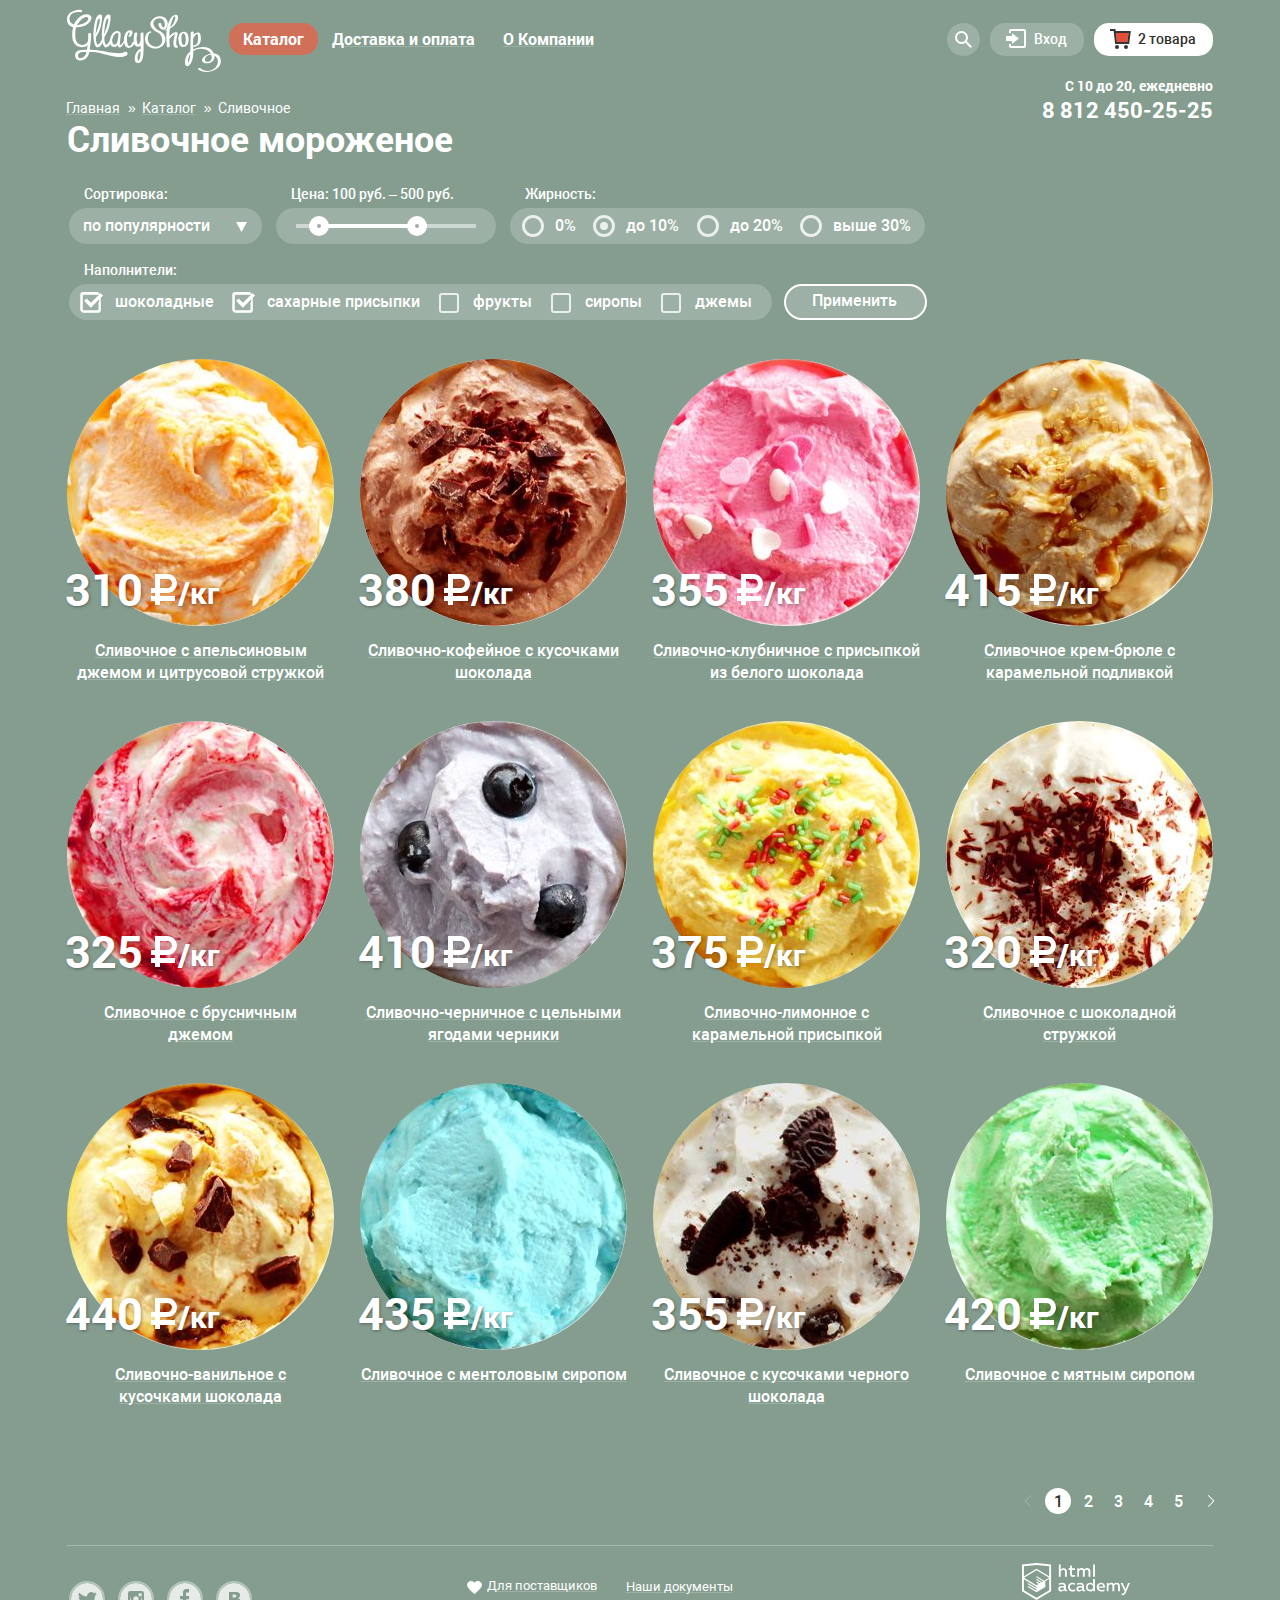
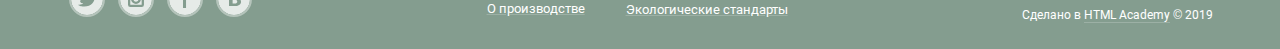
==== commit ab98b58b: "поправил контейнер с ценой" ====
--- a/catalog.html
+++ b/catalog.html
@@ -297,8 +297,8 @@
             <img src="img/creamy-with-orange-jam-and-citrus-shavings.jpg" class="catalog-item-image"
               alt="Сливочное с апельсиновым джемом и цитрусовой стружкой" width="267" height="267">
             <p class="cost-container">
-              <span class="cost">310₽</span>
-                <span class="weight">/кг</span>
+              310
+              <span class="weight">/кг</span>
             </p>
           </div>
           <p class="item-description">
@@ -313,7 +313,7 @@
             <img src="img/creamy-coffee-with-pieces-of-chocolate.jpg" alt="Сливочно-кофейное с кусочками шоколада"
               class="catalog-item-image" width="267" height="267">
             <p class="cost-container">
-              <span class="cost">380₽</span>
+              380
               <span class="weight">/кг</span>
             </p>
           </div>
@@ -330,7 +330,7 @@
               <img src="img/creamy-strawberry-with-white-chocolate-powder.jpg" class="catalog-item-image"
                 alt="Сливочно-клубничное с присыпкой из белого шоколада" width="267" height="267">
               <p class="cost-container">
-                <span class="cost">355₽</span>
+                355
                 <span class="weight">/кг</span>
               </p>
             </div>
@@ -347,7 +347,7 @@
             <img src="img/creme-brulee-cream-with-caramel-sauce.jpg" alt="Сливочное крем-брюле с карамельной подливкой"
               class="catalog-item-image" width="267" height="267">
             <p class="cost-container">
-              <span class="cost">415₽</span>
+              415
               <span class="weight">/кг</span>
             </p>
           </div>
@@ -363,7 +363,7 @@
             <img src="img/creamy-with-lingonberry-jam.jpg" alt="Сливочное с брусничным джемом"
               class="catalog-item-image" width="267" height="267">
             <p class="cost-container">
-              <span class="cost">325₽</span>
+              325
               <span class="weight">/кг</span>
             </p>
           </div>
@@ -379,7 +379,7 @@
             <img src="img/creamy-blueberry-with-whole-blueberries.jpg"
               alt="Сливочно-черничное с цельными ягодами черники" class="catalog-item-image" width="267" height="267">
             <p class="cost-container">
-              <span class="cost">410₽</span>
+              410
               <span class="weight">/кг</span>
             </p>
           </div>
@@ -395,7 +395,7 @@
             <img src="img/creamy-lemon-with-caramel-powder.jpg" alt="Сливочно-лимонное с карамельной присыпкой"
               class="catalog-item-image" width="267" height="267">
             <p class="cost-container">
-              <span class="cost">375₽</span>
+              375
               <span class="weight">/кг</span>
             </p>
           </div>
@@ -411,7 +411,7 @@
             <img src="img/creamy-with-chocolate-chips.jpg" alt="Сливочное с шоколадной стружкой"
               class="catalog-item-image" width="267" height="267">
             <p class="cost-container">
-              <span class="cost">320₽</span>
+              320
               <span class="weight">/кг</span>
             </p>
           </div>
@@ -427,7 +427,7 @@
             <img src="img/vreamy-vanilla-with-pieces-of-chocolate.jpg" alt="Сливочно-ванильное с кусочками шоколада"
               class="catalog-item-image" width="267" height="267">
             <p class="cost-container">
-              <span class="cost">440₽</span>
+              440
               <span class="weight">/кг</span>
             </p>
           </div>
@@ -443,7 +443,7 @@
             <img src="img/creamy-menthol-syrup.jpg" alt="Сливочноe с ментоловым сиропом" class="catalog-item-image"
               width="267" height="267">
             <p class="cost-container">
-              <span class="cost">435₽</span>
+              435
               <span class="weight">/кг</span>
             </p>
           </div>
@@ -459,7 +459,7 @@
             <img src="img/creamy-with-pieces-of-dark-chocolate.jpg" alt="Сливочное с кусочками черного шоколада"
               class="catalog-item-image" width="267" height="267">
             <p class="cost-container">
-              <span class="cost">355₽</span>
+              355
               <span class="weight">/кг</span>
             </p>
           </div>
@@ -475,7 +475,7 @@
             <img src="img/creamy-mint-syrup.jpg" alt="Сливочное с мятным сиропом" class="catalog-item-image" width="267"
               height="267">
             <p class="cost-container">
-              <span class="cost">420₽</span>
+              420
               <span class="weight">/кг</span>
             </p>
           </div>
--- a/css/style.css
+++ b/css/style.css
@@ -727,7 +727,7 @@
   top: -20px;
 
   margin-top: 0;
-  margin-bottom: 9px;
+  margin-bottom: 6px;
 
   font-weight: 700;
   font-size: 36px;
@@ -740,7 +740,7 @@
 
 /* Filters */
 .filters {
-  margin-bottom: 35px;
+  margin-bottom: 33px;
 
   font-weight: 500;
   font-size: 16px;
@@ -1174,24 +1174,38 @@
 
 .cost-container {
   position: absolute;
-  bottom: -3px;
+  bottom: -30px;
   left: -2px;
 
-  vertical-align: baseline;
-}
-
-.hit {
-  position: absolute;
-}
-
-.cost {
   font-weight: 700;
   font-size: 45px;
   line-height: 45px;
   text-shadow: 1px 1px 3px rgba(49, 50, 53, 0.5);
 }
 
+.hit {
+  position: absolute;
+}
+
+.weight::before {
+  content: "";
+  position: absolute;
+  top: -1px;
+  left: -29px;
+
+  width: 31px;
+  height: 36px;
+
+  background-image: url("../img/ruble.svg");
+  background-repeat: no-repeat;
+  background-position: 0 0;
+}
+
 .weight {
+  position: relative;
+  top: -2px;
+  left: 24px;
+
   font-weight: 700;
   font-size: 30px;
   line-height: 45px;
@@ -1738,7 +1752,7 @@
   display: -webkit-box;
   display: flex;
   justify-content: flex-end;
-  margin-top: 51px;
+  margin-top: 49px;
   margin-bottom: 31px;
 
   font-weight: 500;
@@ -2034,7 +2048,7 @@
   width: 700px;
   margin-top: 0;
   margin-right: auto;
-  margin-bottom: 41px;
+  margin-bottom: 39px;
   margin-left: auto;
 
   font-weight: 700;
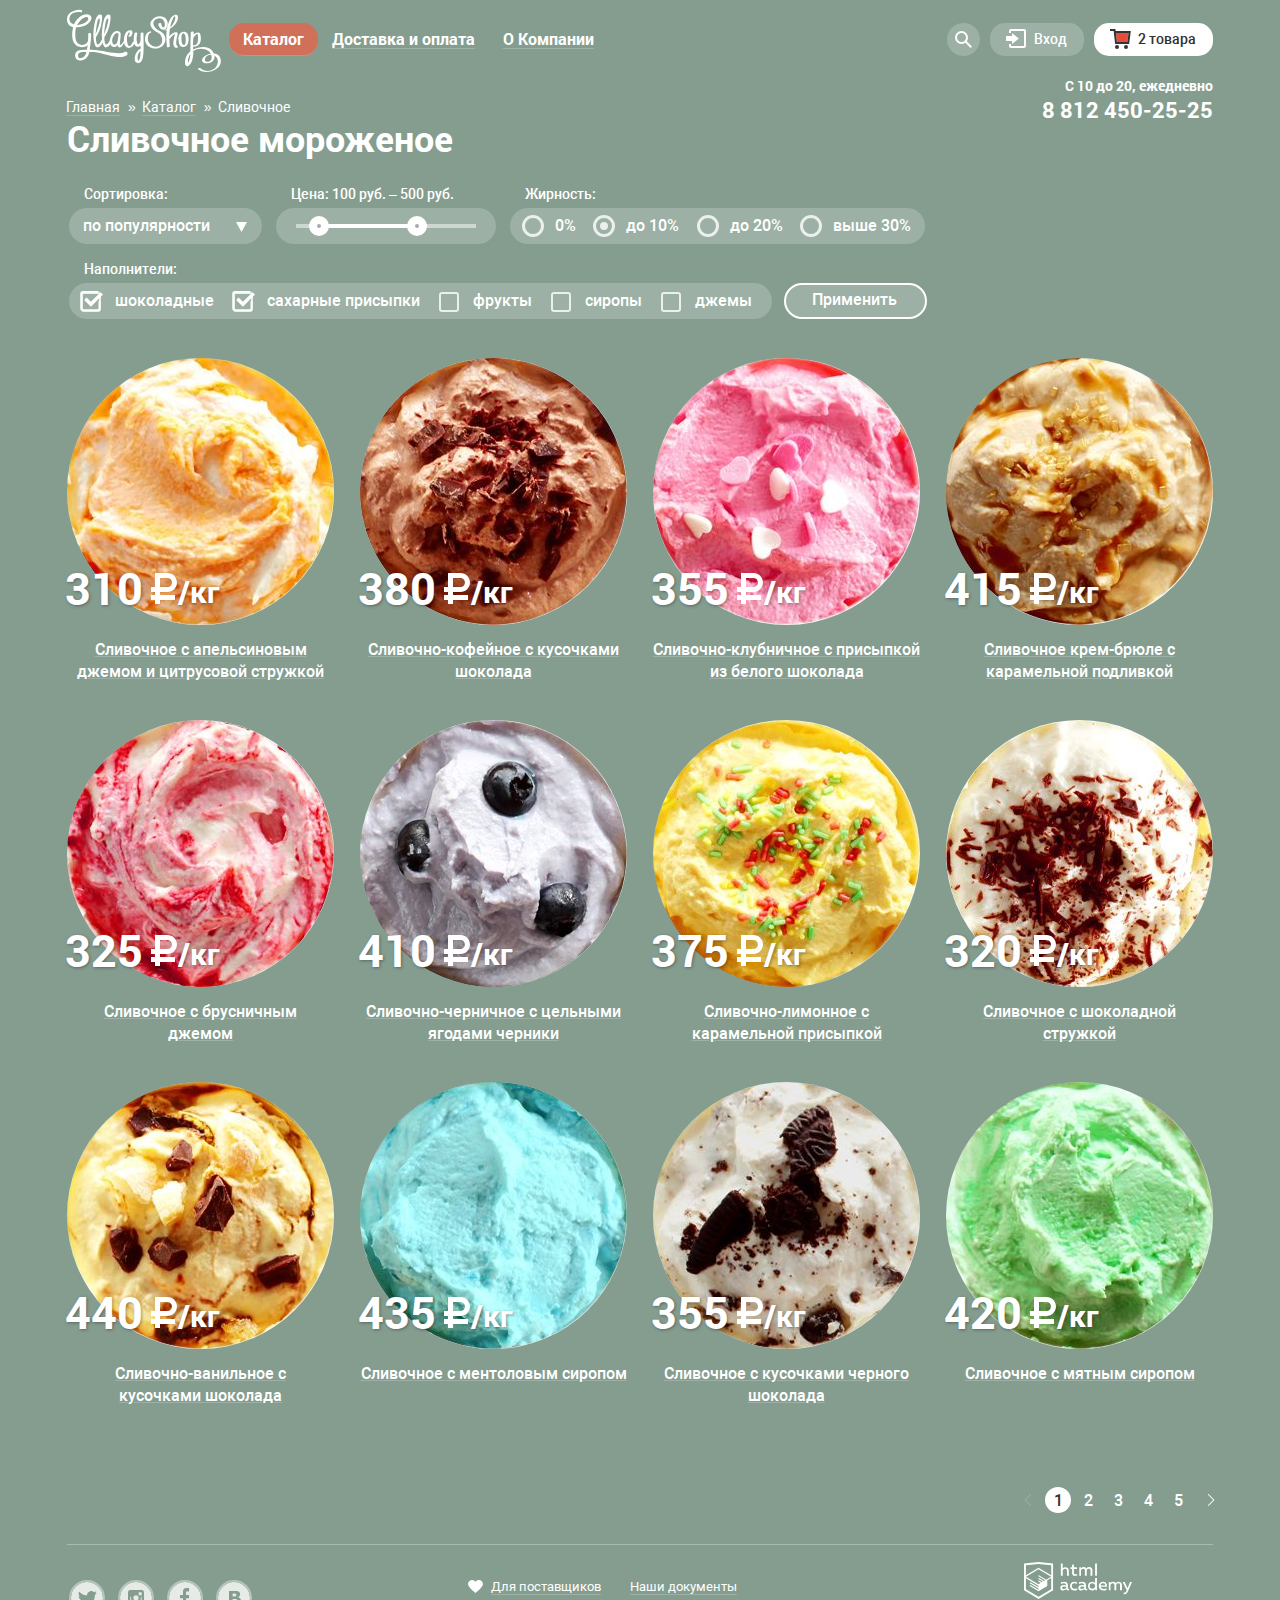
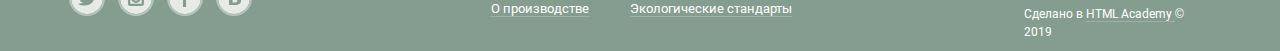
==== commit ac586e05: "поправил футер меню" ====
--- a/catalog.html
+++ b/catalog.html
@@ -26,7 +26,7 @@
                 <a href="#" class="submenu-link new">Новинки</a>
               </li>
               <li class="submenu-item">
-                <a href="catalog.html" class="submenu-link active-page">Сливочное</a>
+                <a href="catalog.html" class="submenu-link active-submenu-page">Сливочное</a>
               </li>
               <li class="submenu-item">
                 <a href="#" class="submenu-link">Фруктовый лед</a></li>
@@ -611,16 +611,22 @@
       </ul>
     </section>
     <section class="copyright">
-      <svg id="Layer_1" data-name="Layer 1" xmlns="http://www.w3.org/2000/svg" viewBox="0 0 108.08 36.85" width="108"
-        height="39">
-        <title>HTML Academy</title>
-        <path
-          d="M44.61,26.88a2,2,0,0,0,.55-0.1v1.33a3.25,3.25,0,0,1-1.18.21,1.67,1.67,0,0,1-1.67-1,4.84,4.84,0,0,1-3.14,1.08c-1.51,0-2.91-.83-2.91-2.55,0-2.13,2-2.79,3.71-2.79a11.08,11.08,0,0,1,2.17.25v-0.3c0-1-.76-1.77-2.19-1.77a7.42,7.42,0,0,0-3,.64v-1.7a10.21,10.21,0,0,1,3.19-.55c2.36,0,3.81,1.12,3.81,3.65v3a0.54,0.54,0,0,0,.49.59h0.17Zm-6.44-1.13A1.35,1.35,0,0,0,39.63,27h0.11a3.39,3.39,0,0,0,2.41-1V24.58a9.72,9.72,0,0,0-1.81-.21c-1,0-2.16.33-2.16,1.38h0Zm12.36-6.11a5,5,0,0,1,2.57.64V22a4.08,4.08,0,0,0-2.3-.7,2.75,2.75,0,1,0,0,5.49,5,5,0,0,0,2.43-.64v1.71a6.27,6.27,0,0,1-2.76.57A4.21,4.21,0,0,1,46,24.51q0-.21,0-0.41a4.32,4.32,0,0,1,4.18-4.46h0.38Zm12.17,7.24a2,2,0,0,0,.55-0.1v1.33a3.25,3.25,0,0,1-1.18.21,1.67,1.67,0,0,1-1.67-1,4.84,4.84,0,0,1-3.14,1.08c-1.51,0-2.91-.83-2.91-2.55,0-2.13,2-2.79,3.71-2.79a11.08,11.08,0,0,1,2.17.25v-0.3c0-1-.76-1.77-2.19-1.77a7.42,7.42,0,0,0-3,.64v-1.7a10.21,10.21,0,0,1,3.19-.55c2.36,0,3.81,1.12,3.81,3.65v3a0.54,0.54,0,0,0,.49.59h0.17Zm-6.44-1.13A1.35,1.35,0,0,0,57.73,27h0.11a3.39,3.39,0,0,0,2.41-1V24.58a9.72,9.72,0,0,0-1.81-.21c-1.06,0-2.16.33-2.16,1.38h0ZM73,16V28.2H71.35V26.88a3.88,3.88,0,0,1-3.19,1.54,4.4,4.4,0,0,1,0-8.78,3.81,3.81,0,0,1,3,1.3V16H73Zm-4.53,5.22a2.76,2.76,0,1,0,0,5.52A2.86,2.86,0,0,0,71.15,25V23A2.91,2.91,0,0,0,68.49,21.27ZM79,19.64c3.31,0,4.46,2.68,3.92,5.09H76.7c0.21,1.5,1.67,2.11,3.19,2.11a6.11,6.11,0,0,0,2.64-.59v1.6a7.14,7.14,0,0,1-3,.57C77,28.42,74.78,27,74.78,24a4.18,4.18,0,0,1,4-4.39H79Zm0.09,1.54a2.28,2.28,0,0,0-2.44,2.1v0.06H81.3A2,2,0,0,0,79.13,21.18Zm5.73,7V19.87h1.65v1a3.81,3.81,0,0,1,2.78-1.27A2.86,2.86,0,0,1,91.89,21a4.12,4.12,0,0,1,2.91-1.33A3.06,3.06,0,0,1,98,23V28.2h-1.9V23.05a1.59,1.59,0,0,0-1.42-1.75H94.42a2.8,2.8,0,0,0-2.07,1.12V28.2h-1.9V23.05A1.59,1.59,0,0,0,89,21.31H88.8a3,3,0,0,0-2.21,1.29v5.63H84.86Zm21.31-8.33h1.9l-3.91,9.46c-0.9,2.17-2.09,2.86-3.35,2.86a4.76,4.76,0,0,1-1.1-.14V30.46a2.86,2.86,0,0,0,.85.12c0.9,0,1.58-.64,2.07-1.9l0.17-.42-4-8.4h2l2.86,6.29ZM38.73,1.46V6.22a3.81,3.81,0,0,1,2.7-1.14,3.25,3.25,0,0,1,3.44,3.4v5.15H43V8.72a1.81,1.81,0,0,0-1.61-2h-0.3a2.93,2.93,0,0,0-2.32,1.39v5.52h-1.9V1.46h1.9ZM49.94,2.31v3h3V6.91h-3v3.81c0,1.1.5,1.46,1.58,1.46a4.49,4.49,0,0,0,1.69-.33v1.6A6.8,6.8,0,0,1,51,13.8a2.55,2.55,0,0,1-2.86-2.74V6.89H46.58V5.26h1.5V2.74Zm5.4,11.31V5.28H57v1A3.81,3.81,0,0,1,59.77,5a2.86,2.86,0,0,1,2.6,1.33A4.12,4.12,0,0,1,65.28,5,3.06,3.06,0,0,1,68.44,8.4v5.21h-1.9V8.46a1.59,1.59,0,0,0-1.42-1.75H64.89a2.8,2.8,0,0,0-2.07,1.12v5.78h-1.9V8.46A1.59,1.59,0,0,0,59.5,6.71H59.27A3,3,0,0,0,57.06,8v5.63H55.34ZM71.17,1.45H73V13.6H71.17V1.45ZM14.71,0H14.55L0,1.54V28.21l14.55,8.66,14.55-8.66V1.54Zm12.5,27.1L14.55,34.64,1.9,27.12V16.18l12.59,7.5V25L5.86,19.9v1.31l8.68,5.21v1.39L5.87,22.65V24l8.68,5.21,8.75-5.24V18.31L27.2,16V27.12Zm0-12.53-3.48,2-1.6,1L14.51,13v1.31L21,18.23H21l-0.14.09-1,.54-5.37-3.2V17l4.24,2.52-1,.67-3.2-1.9v1.31l2.1,1.24L14.5,22.1,2,14.65,14.51,7.11Zm0-1.32L14.49,5.76,1.91,13.25v-10L14.56,1.92,27.21,3.25v10h0Z"
-          transform="translate(0 -0.02)" fill="#fff" />
-      </svg>
-      <a class="copyright-link" href="https://htmlacademy.ru/intensive/htmlcss">
-        Сделано в <span class="footer-copyright">HTML Academy</span> © 2019
+      <a href="https://htmlacademy.ru/intensive/htmlcss">
+        <svg id="Layer_1" data-name="Layer 1" xmlns="http://www.w3.org/2000/svg" viewBox="0 0 108.08 36.85" width="108"
+          height="39">
+          <title>HTML Academy</title>
+          <path
+            d="M44.61,26.88a2,2,0,0,0,.55-0.1v1.33a3.25,3.25,0,0,1-1.18.21,1.67,1.67,0,0,1-1.67-1,4.84,4.84,0,0,1-3.14,1.08c-1.51,0-2.91-.83-2.91-2.55,0-2.13,2-2.79,3.71-2.79a11.08,11.08,0,0,1,2.17.25v-0.3c0-1-.76-1.77-2.19-1.77a7.42,7.42,0,0,0-3,.64v-1.7a10.21,10.21,0,0,1,3.19-.55c2.36,0,3.81,1.12,3.81,3.65v3a0.54,0.54,0,0,0,.49.59h0.17Zm-6.44-1.13A1.35,1.35,0,0,0,39.63,27h0.11a3.39,3.39,0,0,0,2.41-1V24.58a9.72,9.72,0,0,0-1.81-.21c-1,0-2.16.33-2.16,1.38h0Zm12.36-6.11a5,5,0,0,1,2.57.64V22a4.08,4.08,0,0,0-2.3-.7,2.75,2.75,0,1,0,0,5.49,5,5,0,0,0,2.43-.64v1.71a6.27,6.27,0,0,1-2.76.57A4.21,4.21,0,0,1,46,24.51q0-.21,0-0.41a4.32,4.32,0,0,1,4.18-4.46h0.38Zm12.17,7.24a2,2,0,0,0,.55-0.1v1.33a3.25,3.25,0,0,1-1.18.21,1.67,1.67,0,0,1-1.67-1,4.84,4.84,0,0,1-3.14,1.08c-1.51,0-2.91-.83-2.91-2.55,0-2.13,2-2.79,3.71-2.79a11.08,11.08,0,0,1,2.17.25v-0.3c0-1-.76-1.77-2.19-1.77a7.42,7.42,0,0,0-3,.64v-1.7a10.21,10.21,0,0,1,3.19-.55c2.36,0,3.81,1.12,3.81,3.65v3a0.54,0.54,0,0,0,.49.59h0.17Zm-6.44-1.13A1.35,1.35,0,0,0,57.73,27h0.11a3.39,3.39,0,0,0,2.41-1V24.58a9.72,9.72,0,0,0-1.81-.21c-1.06,0-2.16.33-2.16,1.38h0ZM73,16V28.2H71.35V26.88a3.88,3.88,0,0,1-3.19,1.54,4.4,4.4,0,0,1,0-8.78,3.81,3.81,0,0,1,3,1.3V16H73Zm-4.53,5.22a2.76,2.76,0,1,0,0,5.52A2.86,2.86,0,0,0,71.15,25V23A2.91,2.91,0,0,0,68.49,21.27ZM79,19.64c3.31,0,4.46,2.68,3.92,5.09H76.7c0.21,1.5,1.67,2.11,3.19,2.11a6.11,6.11,0,0,0,2.64-.59v1.6a7.14,7.14,0,0,1-3,.57C77,28.42,74.78,27,74.78,24a4.18,4.18,0,0,1,4-4.39H79Zm0.09,1.54a2.28,2.28,0,0,0-2.44,2.1v0.06H81.3A2,2,0,0,0,79.13,21.18Zm5.73,7V19.87h1.65v1a3.81,3.81,0,0,1,2.78-1.27A2.86,2.86,0,0,1,91.89,21a4.12,4.12,0,0,1,2.91-1.33A3.06,3.06,0,0,1,98,23V28.2h-1.9V23.05a1.59,1.59,0,0,0-1.42-1.75H94.42a2.8,2.8,0,0,0-2.07,1.12V28.2h-1.9V23.05A1.59,1.59,0,0,0,89,21.31H88.8a3,3,0,0,0-2.21,1.29v5.63H84.86Zm21.31-8.33h1.9l-3.91,9.46c-0.9,2.17-2.09,2.86-3.35,2.86a4.76,4.76,0,0,1-1.1-.14V30.46a2.86,2.86,0,0,0,.85.12c0.9,0,1.58-.64,2.07-1.9l0.17-.42-4-8.4h2l2.86,6.29ZM38.73,1.46V6.22a3.81,3.81,0,0,1,2.7-1.14,3.25,3.25,0,0,1,3.44,3.4v5.15H43V8.72a1.81,1.81,0,0,0-1.61-2h-0.3a2.93,2.93,0,0,0-2.32,1.39v5.52h-1.9V1.46h1.9ZM49.94,2.31v3h3V6.91h-3v3.81c0,1.1.5,1.46,1.58,1.46a4.49,4.49,0,0,0,1.69-.33v1.6A6.8,6.8,0,0,1,51,13.8a2.55,2.55,0,0,1-2.86-2.74V6.89H46.58V5.26h1.5V2.74Zm5.4,11.31V5.28H57v1A3.81,3.81,0,0,1,59.77,5a2.86,2.86,0,0,1,2.6,1.33A4.12,4.12,0,0,1,65.28,5,3.06,3.06,0,0,1,68.44,8.4v5.21h-1.9V8.46a1.59,1.59,0,0,0-1.42-1.75H64.89a2.8,2.8,0,0,0-2.07,1.12v5.78h-1.9V8.46A1.59,1.59,0,0,0,59.5,6.71H59.27A3,3,0,0,0,57.06,8v5.63H55.34ZM71.17,1.45H73V13.6H71.17V1.45ZM14.71,0H14.55L0,1.54V28.21l14.55,8.66,14.55-8.66V1.54Zm12.5,27.1L14.55,34.64,1.9,27.12V16.18l12.59,7.5V25L5.86,19.9v1.31l8.68,5.21v1.39L5.87,22.65V24l8.68,5.21,8.75-5.24V18.31L27.2,16V27.12Zm0-12.53-3.48,2-1.6,1L14.51,13v1.31L21,18.23H21l-0.14.09-1,.54-5.37-3.2V17l4.24,2.52-1,.67-3.2-1.9v1.31l2.1,1.24L14.5,22.1,2,14.65,14.51,7.11Zm0-1.32L14.49,5.76,1.91,13.25v-10L14.56,1.92,27.21,3.25v10h0Z"
+            transform="translate(0 -0.02)" fill="#fff" />
+        </svg>
       </a>
+      <p class="footer-copyright">
+        Сделано в
+        <a class="copyright-link" href="https://htmlacademy.ru/intensive/htmlcss">
+          HTML Academy
+        </a>
+        © 2019
+      </p>
     </section>
   </footer>
   <!-- Footer -->
--- a/css/style.css
+++ b/css/style.css
@@ -85,7 +85,6 @@
   -webkit-box-pack: justify;
 }
 
-.menu-link,
 .user-menu-link {
   display: block;
   padding: 7px 14px;
@@ -107,8 +106,8 @@
   list-style: none;
 }
 
-.menu-link:hover,
-.menu-link:focus,
+.menu-link:hover:not(.active-page),
+.menu-link:focus:not(.active-page),
 .user-menu-link:hover,
 .user-menu-link:focus {
   color: #323232;
@@ -117,25 +116,40 @@
 }
 
 .menu-link {
+  display: block;
+  margin: 7px 14px;
+
   color: white;
-  text-decoration: underline;
-
-  -webkit-text-decoration-color: rgba(255, 255, 255, 0.2);
-          text-decoration-color: rgba(255, 255, 255, 0.2);
-}
-
-.menu-item:hover .menu-link,
-.menu-item:focus .menu-link {
+  text-decoration: none;
+
+  border-bottom: 1px solid rgba(255, 255, 255, 0.2);
+}
+
+.active-page {
+  margin: 0;
+  padding: 7px 14px;
+
+  background-color: #d07058;
+  border-radius: 15px;
+}
+
+.menu-item:hover .menu-link:not(.active-page),
+.menu-item:focus .menu-link:not(.active-page) {
+  margin: 0;
+  padding: 7px 14px;
+
   color: #323232;
 
   background-color: white;
+  border-radius: 15px;
 }
 
 .menu-item:active .menu-link {
   color: #323232;
 
   background-color: #ededed;
-  box-shadow: inset 0 2px 1px 0 #696969;;
+  box-shadow: inset 0 2px 1px 0 #696969;
+  ;
 }
 
 .submenu-list {
@@ -155,12 +169,6 @@
 .catalog-menu:hover .submenu-list,
 .catalog-menu:focus .submenu-list {
   display: block;
-}
-
-.active-page {
-  text-decoration: none;
-
-  background-color: #d07058;
 }
 
 .submenu-item {
@@ -215,12 +223,16 @@
   border-bottom-left-radius: 5px;
 }
 
-.submenu-list .submenu-link:hover:not(.active-page),
-.submenu-list .submenu-link:focus:not(.active-page) {
+.active-submenu-page {
+  background-color: #d07058;
+}
+
+.submenu-list .submenu-link:hover:not(.active-submenu-page),
+.submenu-list .submenu-link:focus:not(.active-submenu-page) {
   background-color: #fbded7;
 }
 
-.submenu-list .submenu-link:active:not(.active-page) {
+.submenu-list .submenu-link:active:not(.active-submenu-page) {
   background-color: #f6b5a5;
 }
 
@@ -489,6 +501,42 @@
   color: #999999;
 }
 
+.user-login-field::-webkit-input-placeholder,
+.user-password-field::-webkit-input-placeholder {
+  font-weight: 400;
+  font-size: 14px;
+  line-height: 24px;
+  text-align: left;
+  color: #999999;
+}
+
+.user-login-field::-moz-placeholder,
+.user-password-field::-moz-placeholder {
+  font-weight: 400;
+  font-size: 14px;
+  line-height: 24px;
+  text-align: left;
+  color: #999999;
+}
+
+.user-login-field:-ms-input-placeholder,
+.user-password-field:-ms-input-placeholder {
+  font-weight: 400;
+  font-size: 14px;
+  line-height: 24px;
+  text-align: left;
+  color: #999999;
+}
+
+.user-login-field::-ms-input-placeholder,
+.user-password-field::-ms-input-placeholder {
+  font-weight: 400;
+  font-size: 14px;
+  line-height: 24px;
+  text-align: left;
+  color: #999999;
+}
+
 .user-login-field::placeholder,
 .user-password-field::placeholder {
   font-weight: 400;
@@ -667,7 +715,7 @@
 
 .breadcrumbs {
   position: relative;
-  top: -22px;
+  top: -23px;
   left: -374px;
 
   width: 400px;
@@ -700,10 +748,9 @@
 
 .breadcrumbs-link {
   color: white;
-  text-decoration: underline;
-
-  -webkit-text-decoration-color: rgba(255, 255, 255, 0.2);
-          text-decoration-color: rgba(255, 255, 255, 0.2);
+  text-decoration: none;
+
+  border-bottom: 1px solid rgba(255, 255, 255, 0.2);
 }
 
 .breadcrumbs-link:hover,
@@ -711,12 +758,11 @@
 .breadcrumbs-link:active {
   color: #ffbc9e;
 
-  -webkit-text-decoration-color: #ffbc9e;
-          text-decoration-color: #ffbc9e;
+  border-bottom: 1px solid rgba(249, 172, 159, 0.3);
 }
 
 .breadcrumbs-item:last-child .breadcrumbs-link {
-  text-decoration: none;
+  border: 0;
 }
 
 /* Breadcrumbs */
@@ -968,7 +1014,7 @@
 
 .fillers {
   width: 703px;
-  margin-top: 17px;
+  margin-top: 16px;
 }
 
 .fillers-wrapper {
@@ -1540,7 +1586,7 @@
   width: 302px;
   min-height: 305px;
   margin: 0;
-  padding-top: 27px;
+  padding-top: 26px;
   padding-right: 25px;
   padding-bottom: 30px;
   padding-left: 25px;
@@ -1887,6 +1933,8 @@
 
 .footer-menu-list {
   position: relative;
+  top: -2px;
+  left: 3px;
 
   display: -webkit-box;
   display: flex;
@@ -1897,9 +1945,6 @@
   padding: 0;
 
   list-style: none;
-  font-weight: 400;
-  font-size: 13px;
-  line-height: 18px;
 
   -webkit-box-direction: normal;
   -webkit-box-orient: vertical;
@@ -1910,18 +1955,10 @@
   margin-right: 29px;
 }
 
-.footer-menu-list:last-child {
-  padding-top: 2px;
-}
-
-.footer-menu-item:last-child {
-  padding-top: 5px;
-}
-
 .footer-menu-item svg {
   position: absolute;
-  top: 24px;
-  left: -20px;
+  top: 26px;
+  left: -23px;
 }
 
 .footer-menu-item .like-link {
@@ -1929,12 +1966,13 @@
 }
 
 .footer-menu-link {
-  display: block;
-
+  font-weight: 400;
+  font-size: 13px;
+  line-height: 18px;
   color: white;
-
-  -webkit-text-decoration-color: rgba(255, 255, 255, 0.2);
-          text-decoration-color: rgba(255, 255, 255, 0.2);
+  text-decoration: none;
+
+  border-bottom: 1px solid rgba(255, 255, 255, 0.2);
 }
 
 .footer-menu-link:hover,
@@ -1942,14 +1980,14 @@
 .footer-menu-link:active {
   color: #ffbc9e;
 
-  -webkit-text-decoration-color: #ffbc9e;
-          text-decoration-color: #ffbc9e;
+  border-bottom: 1px solid rgba(249, 172, 159, 0.3);
 }
 
 .copyright {
   display: -webkit-box;
   display: flex;
   flex-direction: column;
+  width: 189px;
   padding-top: 5px;
 
   font-weight: 400;
@@ -1961,11 +1999,19 @@
   -webkit-box-orient: vertical;
 }
 
+.footer-copyright {
+  margin: 0;
+
+  color: #fefefe;
+}
+
 .copyright-link {
   padding-top: 5px;
 
-  color: white;
+  color: #fefefe;
   text-decoration: none;
+
+  border-bottom: 1px solid rgba(255, 255, 255, 0.2);
 }
 
 .copyright-link:hover,
@@ -1973,16 +2019,7 @@
 .copyright-link:active {
   color: #ffbc9e;
 
-  -webkit-text-decoration-color: #ffbc9e;
-          text-decoration-color: #ffbc9e;
-}
-
-.footer-copyright {
-  border-bottom: 1px solid rgba(255, 255, 255, 0.2);
-}
-
-.footer-copyright:hover {
-  border-bottom: 1px solid #ffbc9e;;
+  border-bottom: 1px solid rgba(249, 172, 159, 0.3);
 }
 
 /* Footer */
